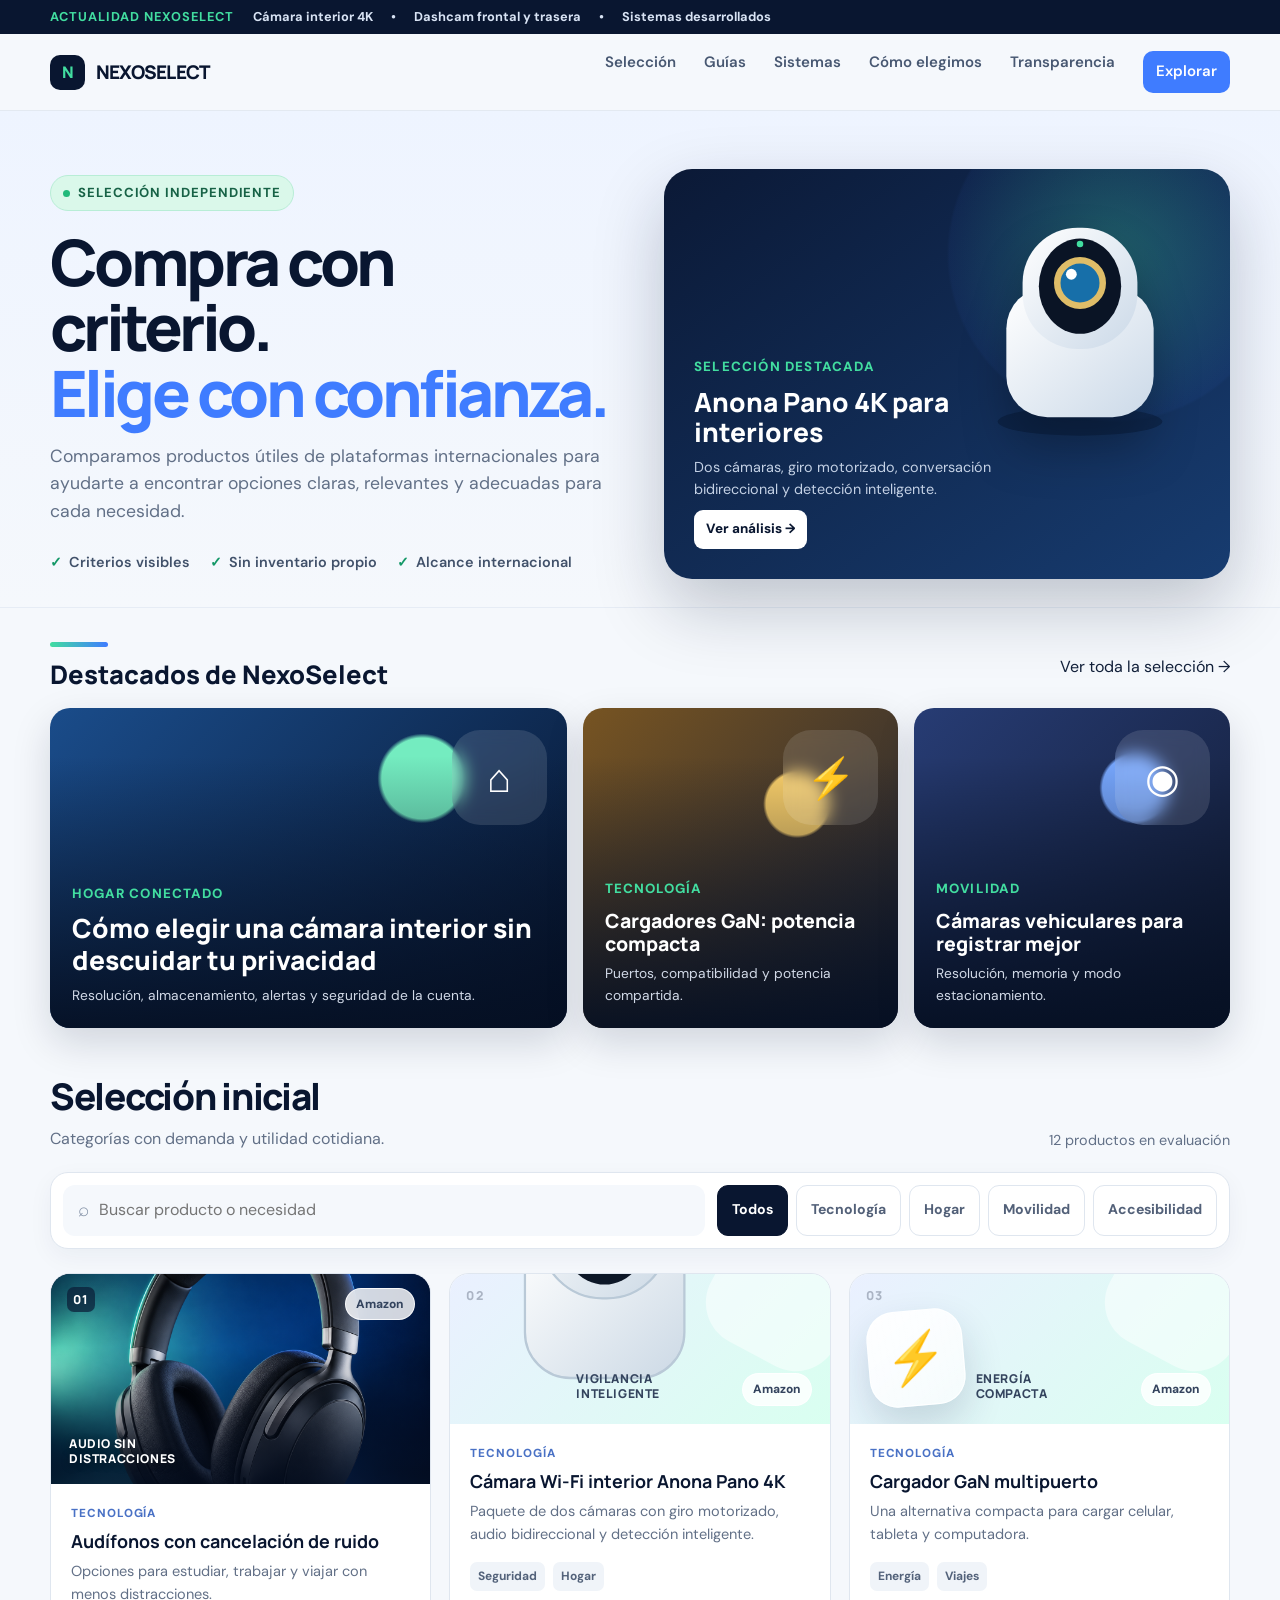
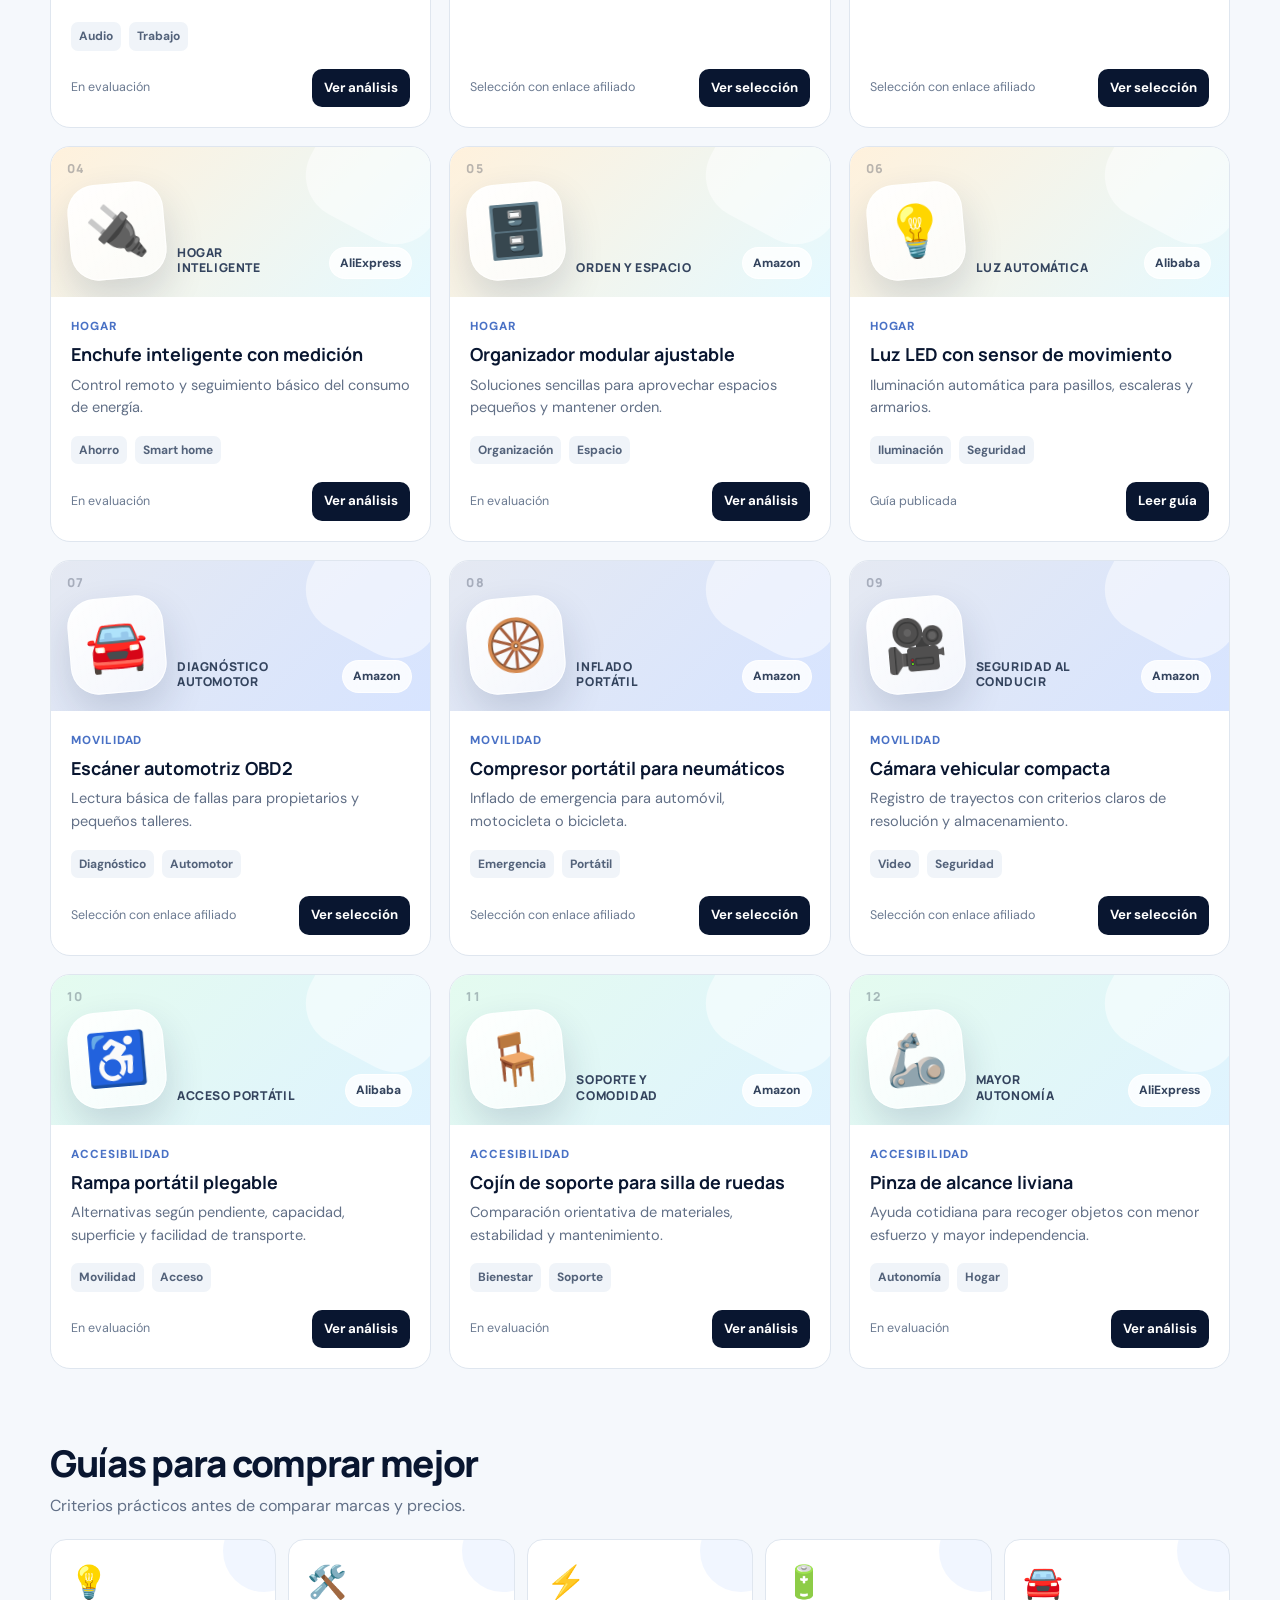
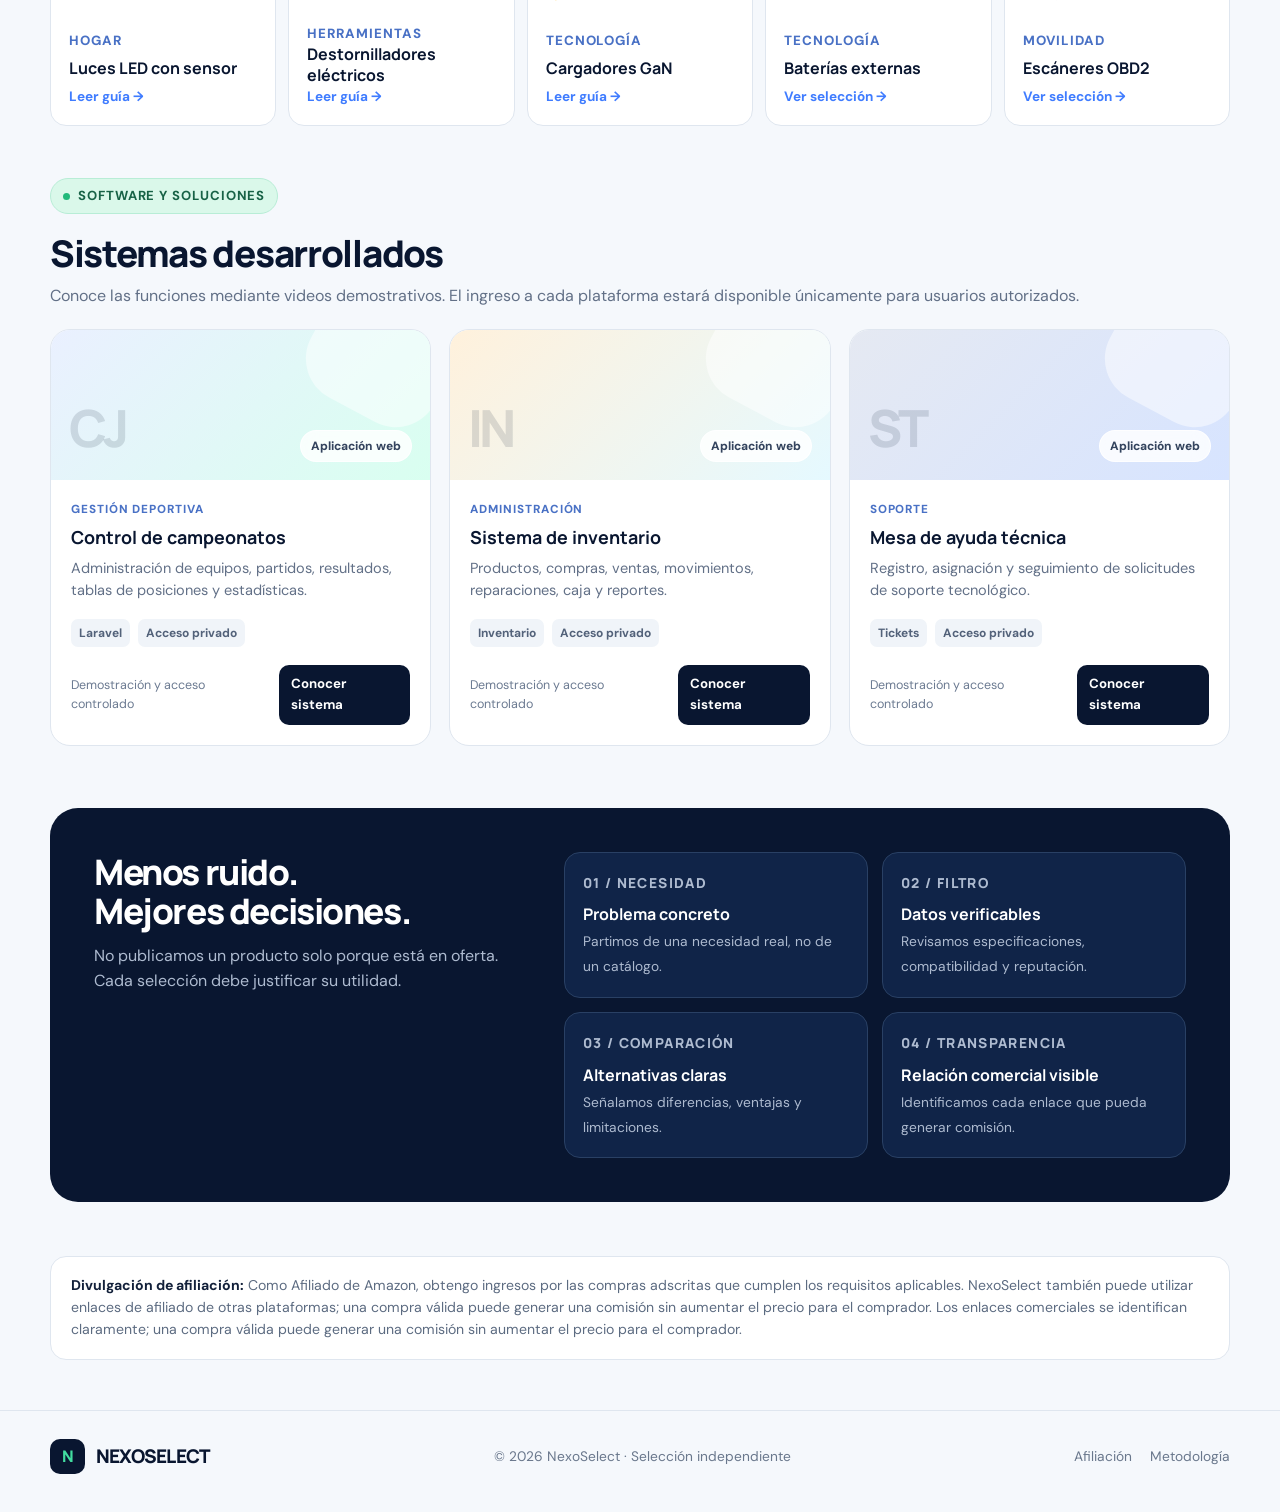
==== index.html @ faa4dc2e "Usar imagen profesional en tarjeta de audífonos" ====
<!doctype html>
<html lang="es">
<head>
  <meta charset="utf-8">
  <meta name="viewport" content="width=device-width,initial-scale=1">
  <title>NexoSelect — Decisiones de compra más claras</title>
  <meta name="description" content="Selección independiente de tecnología, hogar, movilidad y accesibilidad disponible en plataformas internacionales.">
  <meta name="amazon-associate-tag" content="nexoselectglo-20">
  <link rel="preconnect" href="https://fonts.googleapis.com">
  <link rel="preconnect" href="https://fonts.gstatic.com" crossorigin>
  <link href="https://fonts.googleapis.com/css2?family=DM+Sans:wght@400;500;600;700&amp;family=Manrope:wght@600;700;800&amp;display=swap" rel="stylesheet">
  <link rel="icon" type="image/svg+xml" href="data:image/svg+xml,%3Csvg xmlns='http://www.w3.org/2000/svg' viewBox='0 0 64 64'%3E%3Crect width='64' height='64' rx='16' fill='%230b1736'/%3E%3Cpath d='M18 44V20h7l14 15V20h7v24h-7L25 29v15z' fill='%234ee1a0'/%3E%3C/svg%3E">
  <style>
    :root{--navy:#091630;--navy2:#11254d;--ink:#12203a;--muted:#627087;--mint:#42dda0;--mint2:#b8f5db;--blue:#3f7cff;--line:#dfe6ef;--bg:#f5f8fc;--white:#fff;--shadow:0 18px 50px rgba(11,31,66,.10)}
    *{box-sizing:border-box} html{scroll-behavior:smooth} body{margin:0;background:var(--bg);color:var(--ink);font-family:"DM Sans",sans-serif;font-size:16px;line-height:1.55}
    a{color:inherit;text-decoration:none} button,input{font:inherit} button{cursor:pointer}.wrap{width:min(1180px,calc(100% - 40px));margin:auto}
    header{background:rgba(245,248,252,.92);backdrop-filter:blur(16px);position:sticky;top:0;z-index:20;border-bottom:1px solid rgba(223,230,239,.8)}
    .nav{height:76px;display:flex;align-items:center;justify-content:space-between;gap:24px}.brand{display:flex;align-items:center;gap:11px;font:800 1.18rem Manrope;color:var(--navy);letter-spacing:-.04em}.mark{width:35px;height:35px;border-radius:10px;background:var(--navy);color:var(--mint);display:grid;place-items:center;font-size:1rem}.navlinks{display:flex;gap:28px;color:#485872;font-weight:600;font-size:.94rem}.navlinks a:hover{color:var(--navy)}
    main{padding-bottom:50px}.intro{padding:58px 0 28px}.intro-grid{display:grid;grid-template-columns:1.05fr .95fr;gap:48px;align-items:center}.eyebrow{display:inline-flex;align-items:center;gap:8px;color:#176246;background:#daf8ea;border:1px solid #b8edd6;border-radius:999px;padding:7px 12px;font-weight:700;font-size:.82rem;text-transform:uppercase;letter-spacing:.07em}.eyebrow:before{content:"";width:7px;height:7px;border-radius:50%;background:#21b97a}.intro h1{font:800 clamp(2.3rem,5vw,4.6rem)/1.02 Manrope;margin:18px 0 18px;color:var(--navy);letter-spacing:-.055em}.intro h1 span{color:var(--blue)}.intro p{font-size:1.1rem;color:var(--muted);max-width:620px;margin:0}.trust{display:flex;gap:20px;margin-top:26px;flex-wrap:wrap}.trust span{font-weight:600;font-size:.9rem;color:#41516a}.trust span:before{content:"✓";color:#149867;margin-right:7px}
    .signal{background:var(--navy);color:white;border-radius:28px;padding:28px;box-shadow:0 28px 80px rgba(9,22,48,.22);position:relative;overflow:hidden}.signal:after{content:"";position:absolute;width:230px;height:230px;border-radius:50%;background:rgba(66,221,160,.12);right:-90px;top:-110px}.signal-top{display:flex;justify-content:space-between;align-items:start;position:relative;z-index:1}.signal small{color:#9fb0cd;text-transform:uppercase;letter-spacing:.1em;font-weight:700}.signal strong{display:block;font:700 1.45rem Manrope;margin-top:8px}.score{width:64px;height:64px;border-radius:50%;display:grid;place-items:center;background:var(--mint);color:var(--navy);font:800 1.1rem Manrope}.bars{margin-top:28px;display:grid;gap:16px}.bar-label{display:flex;justify-content:space-between;font-size:.88rem;color:#c2cee0;margin-bottom:7px}.bar-track{height:8px;border-radius:99px;background:#20365f;overflow:hidden}.bar-fill{height:100%;border-radius:99px;background:linear-gradient(90deg,var(--mint),#82e7ff)}.signal-note{border-top:1px solid #263b60;margin-top:25px;padding-top:18px;color:#aebbd0;font-size:.88rem}
    .explorer{padding:25px 0}.panel-head{display:flex;justify-content:space-between;align-items:end;gap:20px;margin-bottom:20px}.panel-head h2{font:800 clamp(1.65rem,3vw,2.3rem) Manrope;margin:0;color:var(--navy);letter-spacing:-.035em}.panel-head p{margin:6px 0 0;color:var(--muted)}.count{color:var(--muted);font-size:.9rem}
    .toolbar{background:white;border:1px solid var(--line);border-radius:18px;padding:12px;display:flex;gap:12px;box-shadow:0 8px 24px rgba(25,45,80,.05);margin-bottom:24px}.search{flex:1;display:flex;align-items:center;gap:10px;background:var(--bg);border-radius:12px;padding:0 15px}.search span{color:#8290a5;font-size:1.2rem}.search input{width:100%;border:0;outline:0;background:transparent;padding:13px 0;color:var(--ink);font-size:1rem}.filters{display:flex;gap:8px;flex-wrap:wrap}.filter{border:1px solid var(--line);background:white;border-radius:11px;padding:11px 14px;font-weight:700;color:#526078;font-size:.88rem}.filter:hover,.filter.active{background:var(--navy);color:white;border-color:var(--navy)}
    .grid{display:grid;grid-template-columns:repeat(3,1fr);gap:18px}.card{background:white;border:1px solid var(--line);border-radius:20px;overflow:hidden;transition:.22s ease;display:flex;flex-direction:column}.card:hover{transform:translateY(-4px);box-shadow:var(--shadow);border-color:#c9d6e7}.visual{height:150px;padding:18px;display:flex;align-items:flex-end;justify-content:space-between;background:linear-gradient(135deg,#eaf0ff,#d9fff0);position:relative;overflow:hidden}.visual:before{content:"";position:absolute;width:140px;height:140px;border-radius:44px;transform:rotate(28deg);background:rgba(255,255,255,.48);right:-25px;top:-52px}.visual.home{background:linear-gradient(135deg,#fff1dc,#e5f9ff)}.visual.mobility{background:linear-gradient(135deg,#e5e9f2,#d7e4ff)}.visual.access{background:linear-gradient(135deg,#e4fbef,#dff3ff)}.code{font:800 3.2rem Manrope;color:rgba(9,22,48,.13);letter-spacing:-.08em;z-index:1}.platform{z-index:1;background:rgba(255,255,255,.82);backdrop-filter:blur(8px);border:1px solid rgba(255,255,255,.8);border-radius:999px;padding:6px 10px;font-size:.75rem;font-weight:800;color:#34445e}.card-body{padding:20px;display:flex;flex-direction:column;flex:1}.category{color:#4971c5;text-transform:uppercase;letter-spacing:.08em;font-size:.73rem;font-weight:800}.card h3{font:700 1.12rem/1.3 Manrope;margin:8px 0;color:var(--navy)}.card p{margin:0;color:var(--muted);font-size:.91rem}.meta{display:flex;gap:8px;margin:16px 0 18px;flex-wrap:wrap}.tag{background:#f0f4f9;border-radius:7px;padding:5px 8px;color:#53627a;font-size:.75rem;font-weight:700}.card-foot{margin-top:auto;display:flex;align-items:center;justify-content:space-between;gap:12px}.status{font-size:.78rem;color:#6b7a91}.view{border:0;background:var(--navy);color:white;border-radius:10px;padding:9px 12px;font-weight:700;font-size:.83rem}.view:hover{background:var(--blue)}
    .visual.has-photo{height:210px;padding:0;background:#0b1736}.visual.has-photo:before{display:none}.product-photo{position:absolute;inset:0;width:100%;height:100%;object-fit:cover;z-index:1;transition:transform .45s ease}.visual.has-photo:after{content:"";position:absolute;inset:0;z-index:2;background:linear-gradient(180deg,rgba(4,13,31,.03) 35%,rgba(4,13,31,.78) 100%)}.card:hover .product-photo{transform:scale(1.055)}.visual.has-photo .visual-number,.visual.has-photo .visual-caption,.visual.has-photo .platform{z-index:3}.visual.has-photo .visual-number{color:#fff;background:rgba(9,22,48,.66);backdrop-filter:blur(8px);border-radius:7px;padding:4px 6px}.visual.has-photo .visual-caption{left:18px;bottom:17px;max-width:165px;color:#fff;text-shadow:0 2px 8px rgba(0,0,0,.45)}.visual.has-photo .platform{position:absolute;right:15px;top:14px}
    .product-symbol{z-index:2;width:96px;height:96px;border-radius:28px;display:grid;place-items:center;background:linear-gradient(145deg,rgba(255,255,255,.96),rgba(255,255,255,.64));border:1px solid rgba(255,255,255,.9);box-shadow:0 18px 38px rgba(22,44,79,.16);font-size:3.15rem;transform:rotate(-5deg);transition:.28s}.card:hover .product-symbol{transform:rotate(0) scale(1.06)}.visual-number{position:absolute;z-index:2;left:16px;top:13px;color:rgba(9,22,48,.28);font:800 .77rem Manrope;letter-spacing:.1em}.visual-caption{position:absolute;z-index:2;left:126px;bottom:22px;max-width:120px;color:#34445e;font:800 .76rem/1.25 Manrope;text-transform:uppercase;letter-spacing:.05em}.mini-product{transition:.28s}.card:hover .mini-product{transform:scale(1.07) rotate(-2deg)}
    .guide-link{position:relative;overflow:hidden}.guide-link:before{font-size:2rem;display:block;margin-bottom:16px}.guide-link:nth-child(1):before{content:"💡"}.guide-link:nth-child(2):before{content:"🛠️"}.guide-link:nth-child(3):before{content:"⚡"}.guide-link:nth-child(4):before{content:"🔋"}.guide-link:nth-child(5):before{content:"🚘"}.guide-link:after{content:"";position:absolute;width:82px;height:82px;border-radius:50%;right:-30px;top:-30px;background:rgba(63,124,255,.07)}
    .guides{padding:44px 0 8px}.guide-list{display:grid;grid-template-columns:repeat(5,1fr);gap:12px;margin-top:20px}.guide-link{background:white;border:1px solid var(--line);border-radius:16px;padding:18px;min-height:145px;display:flex;flex-direction:column;justify-content:space-between;transition:.2s}.guide-link:hover{transform:translateY(-3px);border-color:#9ab6ee;box-shadow:var(--shadow)}.guide-link small{color:#4971c5;font-weight:800;text-transform:uppercase;letter-spacing:.07em}.guide-link strong{font:700 1rem/1.3 Manrope;color:var(--navy)}.guide-link span{color:var(--blue);font-weight:700;font-size:.85rem}.method{margin:54px auto;background:var(--navy);color:white;border-radius:28px;padding:44px}.method-grid{display:grid;grid-template-columns:.8fr 1.2fr;gap:55px;align-items:start}.method h2{font:800 2.2rem/1.12 Manrope;margin:0 0 14px;letter-spacing:-.04em}.method p{color:#aebbd0;margin:0}.steps{display:grid;grid-template-columns:repeat(2,1fr);gap:14px}.step{border:1px solid #294064;background:#102448;border-radius:16px;padding:18px}.num{color:var(--mint);font:800 .82rem Manrope;letter-spacing:.1em}.step strong{display:block;margin:8px 0 4px;font:700 1rem Manrope}.step span{color:#aebbd0;font-size:.86rem}
    .disclosure{margin:30px auto 0;border:1px solid var(--line);background:white;border-radius:16px;padding:18px 20px;color:#5c6b81;font-size:.88rem}.disclosure strong{color:var(--ink)}footer{border-top:1px solid var(--line);padding:28px 0 38px;color:#69778c}.footer-grid{display:flex;justify-content:space-between;gap:24px;align-items:center;font-size:.86rem}.footlinks{display:flex;gap:18px}
    .empty{display:none;grid-column:1/-1;text-align:center;padding:50px;background:white;border:1px solid var(--line);border-radius:20px;color:var(--muted)}
    .newsbar{background:var(--navy);color:#d8e3f4;font-size:.8rem;font-weight:700}.newsbar .wrap{height:34px;display:flex;align-items:center;gap:18px;white-space:nowrap;overflow:hidden}.newsbar strong{color:var(--mint);text-transform:uppercase;letter-spacing:.08em}.newsbar a:hover{color:#fff}
    .nav-cta{background:var(--blue);color:#fff!important;border-radius:10px;padding:9px 13px}.nav-cta:hover{background:#2f68e4!important}
    .intro{background:linear-gradient(180deg,#eef4ff 0%,var(--bg) 100%);border-bottom:1px solid #e6ecf5}.intro-grid{grid-template-columns:1fr 1fr}.intro-feature{min-height:410px;background:linear-gradient(145deg,#0b1936,#173c70);border-radius:28px;color:#fff;position:relative;overflow:hidden;box-shadow:0 28px 70px rgba(9,22,48,.23);padding:30px;display:flex;flex-direction:column;justify-content:flex-end}.intro-feature:before{content:"";position:absolute;width:390px;height:390px;border-radius:50%;background:radial-gradient(circle,rgba(66,221,160,.28),rgba(63,124,255,.05) 60%,transparent 61%);right:-80px;top:-110px}.intro-feature svg{position:absolute;width:260px;height:260px;right:20px;top:24px;filter:drop-shadow(0 22px 22px rgba(0,0,0,.28))}.feature-copy{position:relative;z-index:2;max-width:72%}.feature-copy small{color:var(--mint);font-weight:800;text-transform:uppercase;letter-spacing:.09em}.feature-copy h2{font:800 1.65rem/1.15 Manrope;margin:8px 0}.feature-copy p{color:#c4d1e5;font-size:.9rem}.feature-link{display:inline-flex;margin-top:10px;background:#fff;color:var(--navy);padding:9px 12px;border-radius:9px;font-weight:800;font-size:.84rem}
    .spotlight{padding:34px 0 18px}.spotlight-head{display:flex;align-items:center;justify-content:space-between;margin-bottom:16px}.spotlight-head h2{font:800 1.6rem Manrope;margin:0;color:var(--navy)}.spotlight-grid{display:grid;grid-template-columns:1.35fr .825fr .825fr;gap:16px}.story{min-height:245px;border-radius:20px;overflow:hidden;position:relative;display:flex;align-items:flex-end;padding:22px;color:#fff;box-shadow:0 15px 38px rgba(9,22,48,.15);transition:.22s}.story:hover{transform:translateY(-4px)}.story:before{content:"";position:absolute;inset:0;background:linear-gradient(180deg,transparent 15%,rgba(5,15,34,.92) 100%)}.story-main{min-height:320px;background:radial-gradient(circle at 72% 22%,#74ecc0 0 9%,transparent 10%),linear-gradient(135deg,#1a4c8a,#07142d)}.story-tech{background:radial-gradient(circle at 68% 30%,#ffd36b 0 10%,transparent 11%),linear-gradient(135deg,#775422,#1a2134)}.story-auto{background:radial-gradient(circle at 70% 25%,#78a8ff 0 10%,transparent 11%),linear-gradient(135deg,#273c74,#111a31)}.story-content{position:relative;z-index:2}.story small{color:var(--mint);font-weight:800;text-transform:uppercase;letter-spacing:.08em}.story h3{font:800 1.22rem/1.2 Manrope;margin:8px 0}.story-main h3{font-size:1.65rem}.story p{color:#d1d9e7;font-size:.86rem;margin:0}.story-icon{position:absolute;right:20px;top:22px;width:95px;height:95px;border-radius:28px;display:grid;place-items:center;background:rgba(255,255,255,.12);backdrop-filter:blur(8px);font-size:2.5rem}
    .section-rule{height:5px;width:58px;border-radius:99px;background:linear-gradient(90deg,var(--mint),var(--blue));margin-bottom:10px}
    @media(max-width:900px){.intro-grid,.method-grid{grid-template-columns:1fr}.spotlight-grid{grid-template-columns:1fr 1fr}.story-main{grid-column:1/-1}.intro{padding-top:38px}.signal{max-width:620px}.grid{grid-template-columns:repeat(2,1fr)}.guide-list{grid-template-columns:repeat(2,1fr)}.navlinks{display:none}.toolbar{flex-direction:column}.search{min-height:48px}.method{padding:30px}.method-grid{gap:30px}}
    @media(max-width:620px){.newsbar{display:none}.spotlight-grid{grid-template-columns:1fr}.story-main{grid-column:auto}.feature-copy{max-width:100%}.intro-feature svg{opacity:.34;right:-20px}.wrap{width:min(100% - 24px,1180px)}.nav{height:66px}.intro h1{font-size:2.45rem}.grid,.guide-list{grid-template-columns:1fr}.panel-head{align-items:start;flex-direction:column}.filters{display:grid;grid-template-columns:repeat(2,1fr)}.filter{padding:10px 8px}.steps{grid-template-columns:1fr}.method{padding:24px;border-radius:22px}.footer-grid{align-items:flex-start;flex-direction:column}.footlinks{flex-wrap:wrap}.trust{gap:9px 15px}}
  </style>
</head>
<body>
  <div class="newsbar"><div class="wrap"><strong>Actualidad NexoSelect</strong><a href="guias/camaras-wifi.html">Cámara interior 4K</a><span>•</span><a href="guias/camaras-vehiculares.html">Dashcam frontal y trasera</a><span>•</span><a href="sistemas/">Sistemas desarrollados</a></div></div>
  <header>
    <div class="wrap nav">
      <a class="brand" href="#inicio" aria-label="NexoSelect, inicio"><span class="mark">N</span>NEXOSELECT</a>
      <nav class="navlinks" aria-label="Navegación principal"><a href="#seleccion">Selección</a><a href="#guias">Guías</a><a href="#sistemas">Sistemas</a><a href="#metodo">Cómo elegimos</a><a href="#aviso">Transparencia</a><a class="nav-cta" href="#seleccion">Explorar</a></nav>
    </div>
  </header>
  <main id="inicio">
    <section class="intro">
      <div class="wrap intro-grid">
        <div>
          <span class="eyebrow">Selección independiente</span>
          <h1>Compra con criterio.<br><span>Elige con confianza.</span></h1>
          <p>Comparamos productos útiles de plataformas internacionales para ayudarte a encontrar opciones claras, relevantes y adecuadas para cada necesidad.</p>
          <div class="trust"><span>Criterios visibles</span><span>Sin inventario propio</span><span>Alcance internacional</span></div>
        </div>
        <aside class="intro-feature" aria-label="Selección destacada">
          <svg viewBox="0 0 240 240" role="img" aria-label="Ilustración de cámara interior"><defs><linearGradient id="heroCam" x1="0" y1="0" x2="1" y2="1"><stop stop-color="#fff"/><stop offset="1" stop-color="#cbd9e8"/></linearGradient></defs><ellipse cx="120" cy="211" rx="76" ry="13" fill="#041126" opacity=".38"/><rect x="52" y="87" width="136" height="120" rx="38" fill="url(#heroCam)"/><rect x="67" y="32" width="106" height="112" rx="51" fill="url(#heroCam)"/><ellipse cx="120" cy="86" rx="38" ry="44" fill="#0a1425"/><circle cx="120" cy="83" r="21" fill="#176fa9" stroke="#dfbd68" stroke-width="6"/><circle cx="112" cy="75" r="5" fill="#fff"/><circle cx="120" cy="47" r="3" fill="#42dda0"/></svg>
          <div class="feature-copy"><small>Selección destacada</small><h2>Anona Pano 4K para interiores</h2><p>Dos cámaras, giro motorizado, conversación bidireccional y detección inteligente.</p><a class="feature-link" href="guias/camaras-wifi.html">Ver análisis →</a></div>
        </aside>
      </div>
    </section>

    <section class="spotlight wrap" aria-labelledby="destacados-title">
      <div class="spotlight-head"><div><div class="section-rule"></div><h2 id="destacados-title">Destacados de NexoSelect</h2></div><a class="back" href="#seleccion">Ver toda la selección →</a></div>
      <div class="spotlight-grid">
        <a class="story story-main" href="guias/camaras-wifi.html"><span class="story-icon">⌂</span><div class="story-content"><small>Hogar conectado</small><h3>Cómo elegir una cámara interior sin descuidar tu privacidad</h3><p>Resolución, almacenamiento, alertas y seguridad de la cuenta.</p></div></a>
        <a class="story story-tech" href="guias/cargadores-gan.html"><span class="story-icon">⚡</span><div class="story-content"><small>Tecnología</small><h3>Cargadores GaN: potencia compacta</h3><p>Puertos, compatibilidad y potencia compartida.</p></div></a>
        <a class="story story-auto" href="guias/camaras-vehiculares.html"><span class="story-icon">◉</span><div class="story-content"><small>Movilidad</small><h3>Cámaras vehiculares para registrar mejor</h3><p>Resolución, memoria y modo estacionamiento.</p></div></a>
      </div>
    </section>

    <section class="explorer wrap" id="seleccion">
      <div class="panel-head"><div><h2>Selección inicial</h2><p>Categorías con demanda y utilidad cotidiana.</p></div><span class="count" id="count">12 productos en evaluación</span></div>
      <div class="toolbar">
        <label class="search"><span aria-hidden="true">⌕</span><input id="search" type="search" placeholder="Buscar producto o necesidad" aria-label="Buscar productos"></label>
        <div class="filters" role="group" aria-label="Filtrar por categoría">
          <button class="filter active" data-filter="all">Todos</button><button class="filter" data-filter="tech">Tecnología</button><button class="filter" data-filter="home">Hogar</button><button class="filter" data-filter="mobility">Movilidad</button><button class="filter" data-filter="access">Accesibilidad</button>
        </div>
      </div>
      <div class="grid" id="products">
        <article class="card" data-category="tech" data-search="audifonos inalambricos cancelacion ruido trabajo estudio"><div class="visual has-photo"><img class="product-photo" src="assets/products/audifonos-premium-v1.png" alt="Audífonos inalámbricos de diadema en acabado negro, imagen original de NexoSelect" loading="lazy"><span class="visual-number">01</span><span class="visual-caption">Audio sin distracciones</span><span class="platform">Amazon</span></div><div class="card-body"><span class="category">Tecnología</span><h3>Audífonos con cancelación de ruido</h3><p>Opciones para estudiar, trabajar y viajar con menos distracciones.</p><div class="meta"><span class="tag">Audio</span><span class="tag">Trabajo</span></div><div class="card-foot"><span class="status">En evaluación</span><button class="view">Ver análisis</button></div></div></article>
        <article class="card" data-category="tech" data-search="camara wifi seguridad hogar vigilancia mascotas bebes anona pano 4k"><div class="visual"><span class="visual-number">02</span><span class="visual-caption">Vigilancia inteligente</span><svg class="mini-product" viewBox="0 0 120 120" role="img" aria-label="Cámara interior"><defs><linearGradient id="miniBody" x1="0" y1="0" x2="1" y2="1"><stop stop-color="#fff"/><stop offset="1" stop-color="#ccd9e5"/></linearGradient></defs><rect x="25" y="43" width="70" height="65" rx="20" fill="url(#miniBody)" stroke="#b9c9d7"/><rect x="32" y="15" width="56" height="58" rx="27" fill="url(#miniBody)" stroke="#b9c9d7"/><ellipse cx="60" cy="43" rx="20" ry="24" fill="#0d1727"/><circle cx="60" cy="42" r="11" fill="#176ba3" stroke="#d6b15d" stroke-width="3"/><circle cx="56" cy="38" r="3" fill="#fff"/></svg><span class="platform">Amazon</span></div><div class="card-body"><span class="category">Tecnología</span><h3>Cámara Wi‑Fi interior Anona Pano 4K</h3><p>Paquete de dos cámaras con giro motorizado, audio bidireccional y detección inteligente.</p><div class="meta"><span class="tag">Seguridad</span><span class="tag">Hogar</span></div><div class="card-foot"><span class="status">Selección con enlace afiliado</span><a class="view" href="guias/camaras-wifi.html">Ver selección</a></div></div></article>
        <article class="card" data-category="tech" data-search="cargador usb c gan viaje celular laptop"><div class="visual"><span class="product-symbol" aria-hidden="true">⚡</span><span class="visual-number">03</span><span class="visual-caption">Energía compacta</span><span class="platform">Amazon</span></div><div class="card-body"><span class="category">Tecnología</span><h3>Cargador GaN multipuerto</h3><p>Una alternativa compacta para cargar celular, tableta y computadora.</p><div class="meta"><span class="tag">Energía</span><span class="tag">Viajes</span></div><div class="card-foot"><span class="status">Selección con enlace afiliado</span><a class="view" href="guias/cargadores-gan.html">Ver selección</a></div></div></article>
        <article class="card" data-category="home" data-search="enchufe inteligente energia hogar automatizacion"><div class="visual home"><span class="product-symbol" aria-hidden="true">🔌</span><span class="visual-number">04</span><span class="visual-caption">Hogar inteligente</span><span class="platform">AliExpress</span></div><div class="card-body"><span class="category">Hogar</span><h3>Enchufe inteligente con medición</h3><p>Control remoto y seguimiento básico del consumo de energía.</p><div class="meta"><span class="tag">Ahorro</span><span class="tag">Smart home</span></div><div class="card-foot"><span class="status">En evaluación</span><button class="view">Ver análisis</button></div></div></article>
        <article class="card" data-category="home" data-search="organizador modular cocina ropa hogar espacio"><div class="visual home"><span class="product-symbol" aria-hidden="true">🗄️</span><span class="visual-number">05</span><span class="visual-caption">Orden y espacio</span><span class="platform">Amazon</span></div><div class="card-body"><span class="category">Hogar</span><h3>Organizador modular ajustable</h3><p>Soluciones sencillas para aprovechar espacios pequeños y mantener orden.</p><div class="meta"><span class="tag">Organización</span><span class="tag">Espacio</span></div><div class="card-foot"><span class="status">En evaluación</span><button class="view">Ver análisis</button></div></div></article>
        <article class="card" data-category="home" data-search="luz led sensor movimiento pasillo armario"><div class="visual home"><span class="product-symbol" aria-hidden="true">💡</span><span class="visual-number">06</span><span class="visual-caption">Luz automática</span><span class="platform">Alibaba</span></div><div class="card-body"><span class="category">Hogar</span><h3>Luz LED con sensor de movimiento</h3><p>Iluminación automática para pasillos, escaleras y armarios.</p><div class="meta"><span class="tag">Iluminación</span><span class="tag">Seguridad</span></div><div class="card-foot"><span class="status">Guía publicada</span><a class="view" href="guias/#luces-sensor">Leer guía</a></div></div></article>
        <article class="card" data-category="mobility" data-search="escaner obd2 automotriz diagnostico vehículo celular"><div class="visual mobility"><span class="product-symbol" aria-hidden="true">🚘</span><span class="visual-number">07</span><span class="visual-caption">Diagnóstico automotor</span><span class="platform">Amazon</span></div><div class="card-body"><span class="category">Movilidad</span><h3>Escáner automotriz OBD2</h3><p>Lectura básica de fallas para propietarios y pequeños talleres.</p><div class="meta"><span class="tag">Diagnóstico</span><span class="tag">Automotor</span></div><div class="card-foot"><span class="status">Selección con enlace afiliado</span><a class="view" href="guias/escaner-obd2.html">Ver selección</a></div></div></article>
        <article class="card" data-category="mobility" data-search="compresor aire portatil llantas auto bicicleta"><div class="visual mobility"><span class="product-symbol" aria-hidden="true">🛞</span><span class="visual-number">08</span><span class="visual-caption">Inflado portátil</span><span class="platform">Amazon</span></div><div class="card-body"><span class="category">Movilidad</span><h3>Compresor portátil para neumáticos</h3><p>Inflado de emergencia para automóvil, motocicleta o bicicleta.</p><div class="meta"><span class="tag">Emergencia</span><span class="tag">Portátil</span></div><div class="card-foot"><span class="status">Selección con enlace afiliado</span><a class="view" href="guias/compresores-portatiles.html">Ver selección</a></div></div></article>
        <article class="card" data-category="mobility" data-search="camara dashcam vehículo seguridad conducción"><div class="visual mobility"><span class="product-symbol" aria-hidden="true">🎥</span><span class="visual-number">09</span><span class="visual-caption">Seguridad al conducir</span><span class="platform">Amazon</span></div><div class="card-body"><span class="category">Movilidad</span><h3>Cámara vehicular compacta</h3><p>Registro de trayectos con criterios claros de resolución y almacenamiento.</p><div class="meta"><span class="tag">Video</span><span class="tag">Seguridad</span></div><div class="card-foot"><span class="status">Selección con enlace afiliado</span><a class="view" href="guias/camaras-vehiculares.html">Ver selección</a></div></div></article>
        <article class="card" data-category="access" data-search="rampa portatil silla ruedas accesibilidad aluminio"><div class="visual access"><span class="product-symbol" aria-hidden="true">♿</span><span class="visual-number">10</span><span class="visual-caption">Acceso portátil</span><span class="platform">Alibaba</span></div><div class="card-body"><span class="category">Accesibilidad</span><h3>Rampa portátil plegable</h3><p>Alternativas según pendiente, capacidad, superficie y facilidad de transporte.</p><div class="meta"><span class="tag">Movilidad</span><span class="tag">Acceso</span></div><div class="card-foot"><span class="status">En evaluación</span><button class="view">Ver análisis</button></div></div></article>
        <article class="card" data-category="access" data-search="cojin silla ruedas postura comodidad accesibilidad"><div class="visual access"><span class="product-symbol" aria-hidden="true">🪑</span><span class="visual-number">11</span><span class="visual-caption">Soporte y comodidad</span><span class="platform">Amazon</span></div><div class="card-body"><span class="category">Accesibilidad</span><h3>Cojín de soporte para silla de ruedas</h3><p>Comparación orientativa de materiales, estabilidad y mantenimiento.</p><div class="meta"><span class="tag">Bienestar</span><span class="tag">Soporte</span></div><div class="card-foot"><span class="status">En evaluación</span><button class="view">Ver análisis</button></div></div></article>
        <article class="card" data-category="access" data-search="agarre pinza alcanzador movilidad reducida hogar"><div class="visual access"><span class="product-symbol" aria-hidden="true">🦾</span><span class="visual-number">12</span><span class="visual-caption">Mayor autonomía</span><span class="platform">AliExpress</span></div><div class="card-body"><span class="category">Accesibilidad</span><h3>Pinza de alcance liviana</h3><p>Ayuda cotidiana para recoger objetos con menor esfuerzo y mayor independencia.</p><div class="meta"><span class="tag">Autonomía</span><span class="tag">Hogar</span></div><div class="card-foot"><span class="status">En evaluación</span><button class="view">Ver análisis</button></div></div></article>
        <div class="empty" id="empty">No encontramos productos con ese criterio. Prueba otra palabra o categoría.</div>
      </div>
    </section>

    <section class="guides wrap" id="guias">
      <div class="panel-head"><div><h2>Guías para comprar mejor</h2><p>Criterios prácticos antes de comparar marcas y precios.</p></div></div>
      <div class="guide-list">
        <a class="guide-link" href="guias/#luces-sensor"><small>Hogar</small><strong>Luces LED con sensor</strong><span>Leer guía →</span></a>
        <a class="guide-link" href="guias/#destornilladores"><small>Herramientas</small><strong>Destornilladores eléctricos</strong><span>Leer guía →</span></a>
        <a class="guide-link" href="guias/#cargadores-gan"><small>Tecnología</small><strong>Cargadores GaN</strong><span>Leer guía →</span></a>
        <a class="guide-link" href="guias/baterias-externas.html"><small>Tecnología</small><strong>Baterías externas</strong><span>Ver selección →</span></a>
        <a class="guide-link" href="guias/escaner-obd2.html"><small>Movilidad</small><strong>Escáneres OBD2</strong><span>Ver selección →</span></a>
      </div>
    </section>

    <section class="guides wrap" id="sistemas">
      <div class="panel-head"><div><span class="eyebrow">Software y soluciones</span><h2 style="margin-top:14px">Sistemas desarrollados</h2><p>Conoce las funciones mediante videos demostrativos. El ingreso a cada plataforma estará disponible únicamente para usuarios autorizados.</p></div></div>
      <div class="grid">
        <article class="card"><div class="visual"><span class="code">CJ</span><span class="platform">Aplicación web</span></div><div class="card-body"><span class="category">Gestión deportiva</span><h3>Control de campeonatos</h3><p>Administración de equipos, partidos, resultados, tablas de posiciones y estadísticas.</p><div class="meta"><span class="tag">Laravel</span><span class="tag">Acceso privado</span></div><div class="card-foot"><span class="status">Demostración y acceso controlado</span><a class="view" href="sistemas/">Conocer sistema</a></div></div></article>
        <article class="card"><div class="visual home"><span class="code">IN</span><span class="platform">Aplicación web</span></div><div class="card-body"><span class="category">Administración</span><h3>Sistema de inventario</h3><p>Productos, compras, ventas, movimientos, reparaciones, caja y reportes.</p><div class="meta"><span class="tag">Inventario</span><span class="tag">Acceso privado</span></div><div class="card-foot"><span class="status">Demostración y acceso controlado</span><a class="view" href="sistemas/">Conocer sistema</a></div></div></article>
        <article class="card"><div class="visual mobility"><span class="code">ST</span><span class="platform">Aplicación web</span></div><div class="card-body"><span class="category">Soporte</span><h3>Mesa de ayuda técnica</h3><p>Registro, asignación y seguimiento de solicitudes de soporte tecnológico.</p><div class="meta"><span class="tag">Tickets</span><span class="tag">Acceso privado</span></div><div class="card-foot"><span class="status">Demostración y acceso controlado</span><a class="view" href="sistemas/">Conocer sistema</a></div></div></article>
      </div>
    </section>

    <section class="method wrap" id="metodo">
      <div class="method-grid"><div><h2>Menos ruido.<br>Mejores decisiones.</h2><p>No publicamos un producto solo porque está en oferta. Cada selección debe justificar su utilidad.</p></div><div class="steps"><div class="step"><span class="num">01 / NECESIDAD</span><strong>Problema concreto</strong><span>Partimos de una necesidad real, no de un catálogo.</span></div><div class="step"><span class="num">02 / FILTRO</span><strong>Datos verificables</strong><span>Revisamos especificaciones, compatibilidad y reputación.</span></div><div class="step"><span class="num">03 / COMPARACIÓN</span><strong>Alternativas claras</strong><span>Señalamos diferencias, ventajas y limitaciones.</span></div><div class="step"><span class="num">04 / TRANSPARENCIA</span><strong>Relación comercial visible</strong><span>Identificamos cada enlace que pueda generar comisión.</span></div></div></div>
    </section>
    <aside class="disclosure wrap" id="aviso"><strong>Divulgación de afiliación:</strong> Como Afiliado de Amazon, obtengo ingresos por las compras adscritas que cumplen los requisitos aplicables. NexoSelect también puede utilizar enlaces de afiliado de otras plataformas; una compra válida puede generar una comisión sin aumentar el precio para el comprador. Los enlaces comerciales se identifican claramente; una compra válida puede generar una comisión sin aumentar el precio para el comprador.</aside>
  </main>
  <footer><div class="wrap footer-grid"><div class="brand"><span class="mark">N</span>NEXOSELECT</div><div>© 2026 NexoSelect · Selección independiente</div><div class="footlinks"><a href="#aviso">Afiliación</a><a href="#metodo">Metodología</a></div></div></footer>
  <script>
    const cards=[...document.querySelectorAll('.card')],filters=[...document.querySelectorAll('.filter')],search=document.querySelector('#search'),count=document.querySelector('#count'),empty=document.querySelector('#empty');let active='all';
    function apply(){const q=search.value.trim().toLocaleLowerCase('es');let visible=0;cards.forEach(card=>{const okCategory=active==='all'||card.dataset.category===active;const text=(card.dataset.search+' '+card.textContent).toLocaleLowerCase('es');const show=okCategory&&(!q||text.includes(q));card.style.display=show?'flex':'none';if(show)visible++});count.textContent=visible+' '+(visible===1?'producto':'productos')+' en evaluación';empty.style.display=visible?'none':'block'}
    filters.forEach(button=>button.addEventListener('click',()=>{filters.forEach(item=>item.classList.remove('active'));button.classList.add('active');active=button.dataset.filter;apply()}));search.addEventListener('input',apply);
    document.querySelectorAll('button.view').forEach(button=>button.addEventListener('click',()=>alert('El análisis y el enlace comercial se activarán después de verificar el producto y aprobar la cuenta de afiliación.')));
  </script>
</body>
</html>
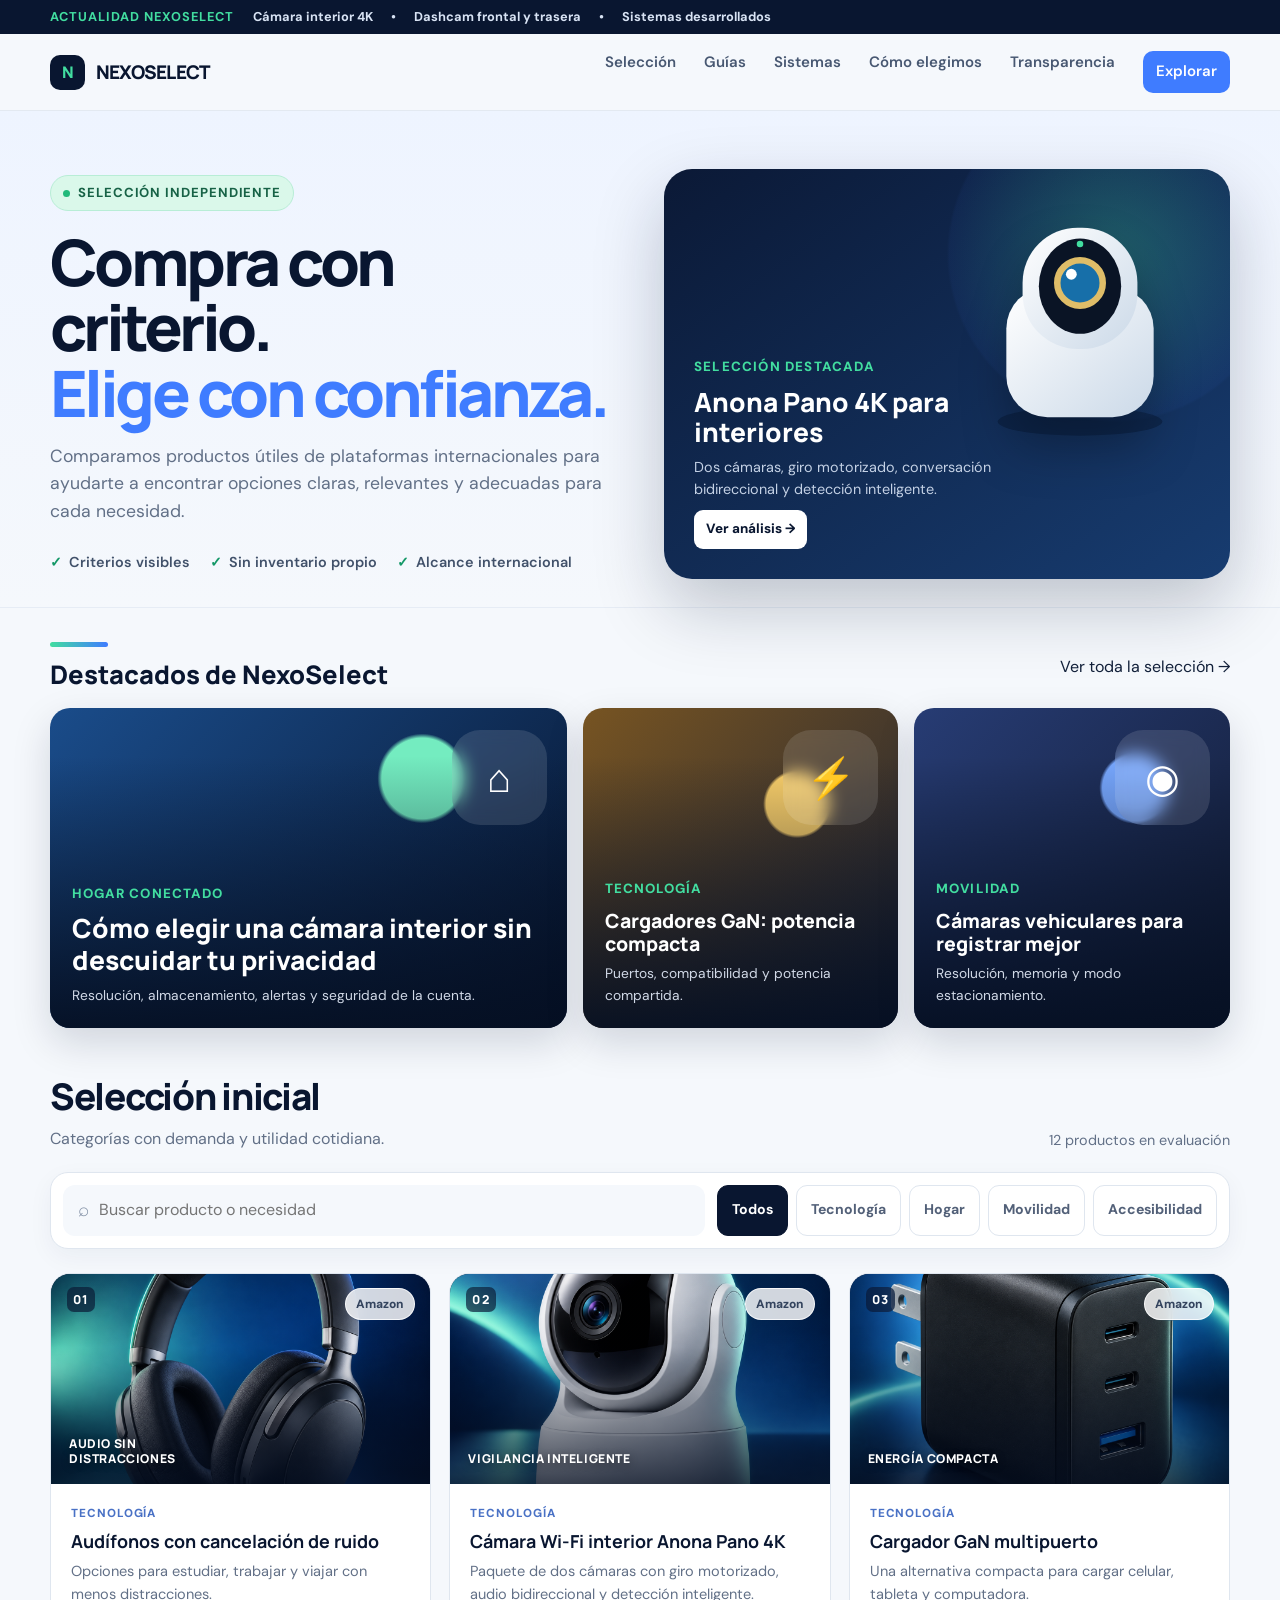
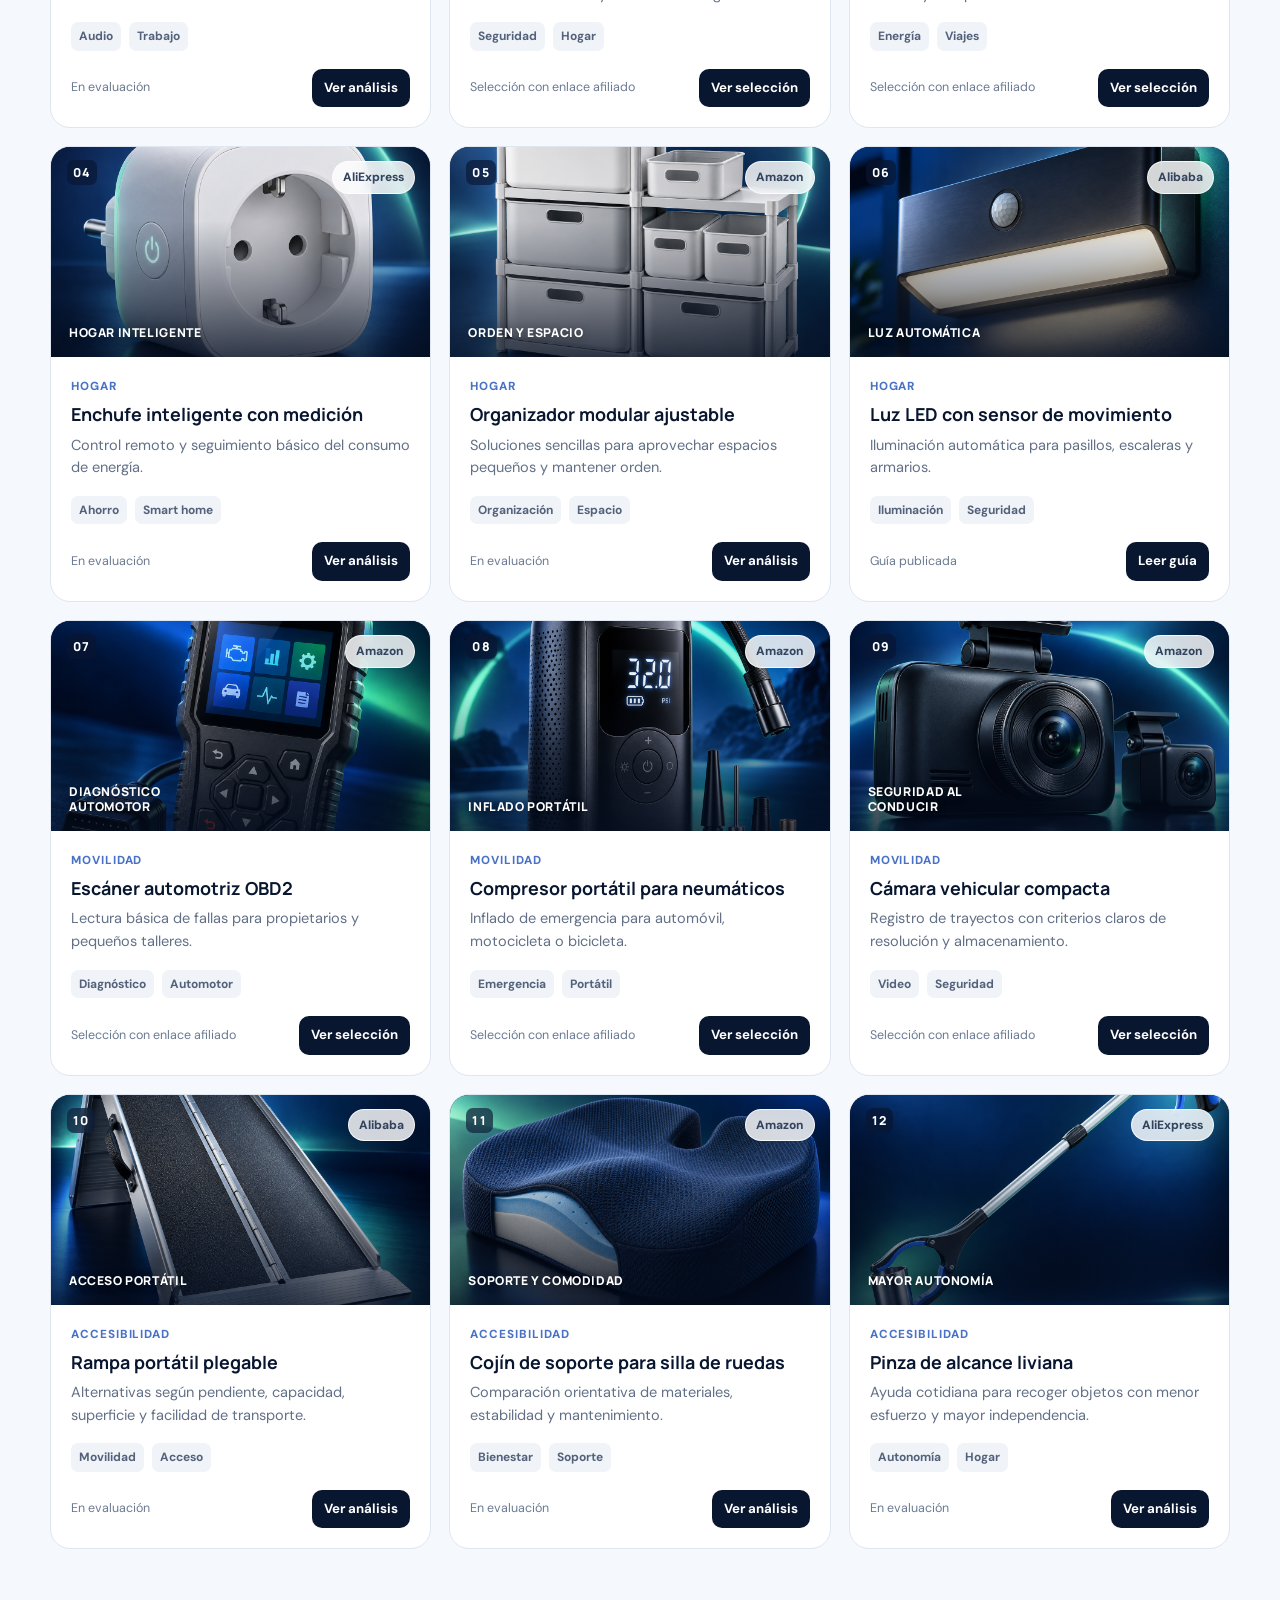
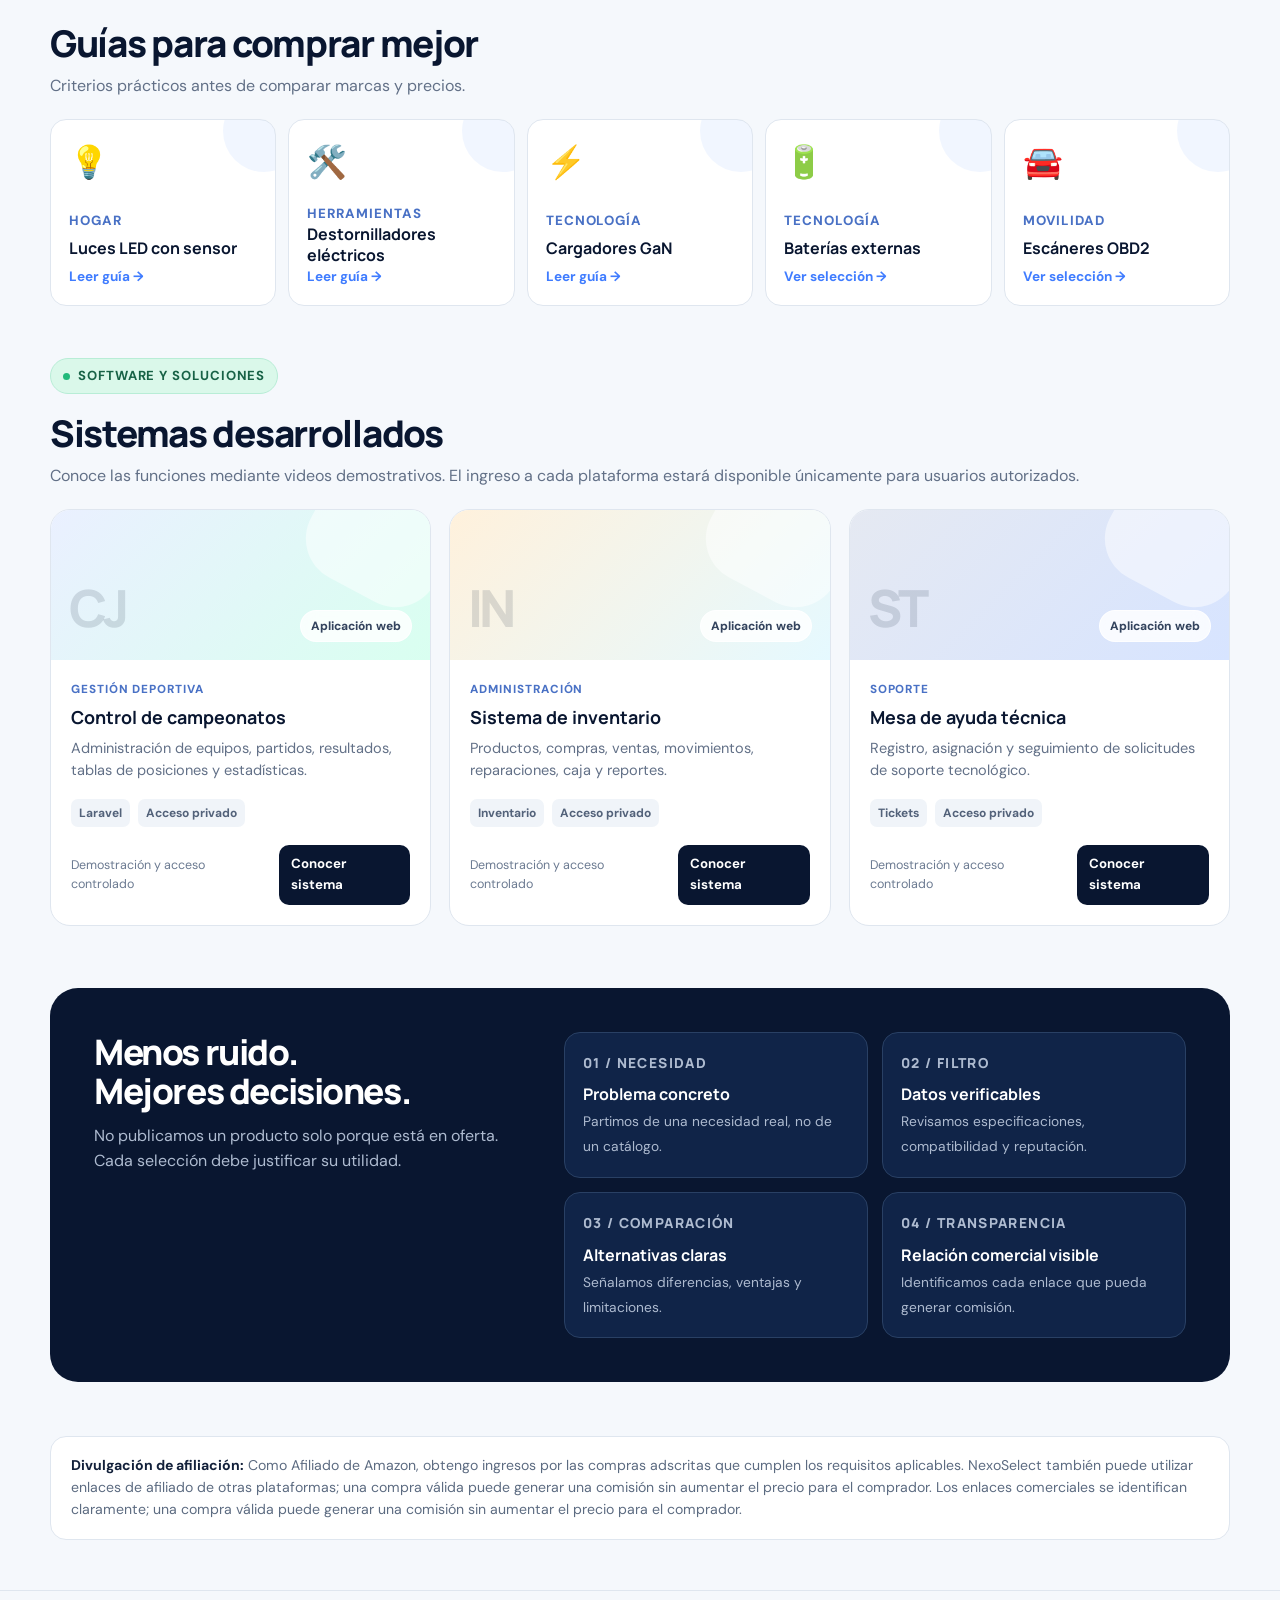
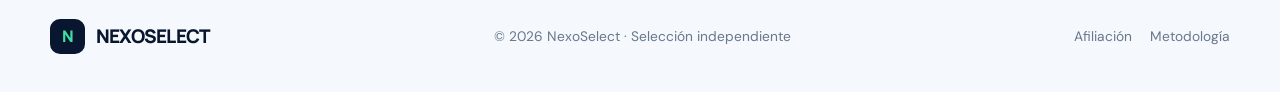
==== commit dfb682bf: "Mejora visual: añade imágenes profesionales a todas las categorías" ====
--- a/index.html
+++ b/index.html
@@ -79,17 +79,17 @@
       </div>
       <div class="grid" id="products">
         <article class="card" data-category="tech" data-search="audifonos inalambricos cancelacion ruido trabajo estudio"><div class="visual has-photo"><img class="product-photo" src="assets/products/audifonos-premium-v1.png" alt="Audífonos inalámbricos de diadema en acabado negro, imagen original de NexoSelect" loading="lazy"><span class="visual-number">01</span><span class="visual-caption">Audio sin distracciones</span><span class="platform">Amazon</span></div><div class="card-body"><span class="category">Tecnología</span><h3>Audífonos con cancelación de ruido</h3><p>Opciones para estudiar, trabajar y viajar con menos distracciones.</p><div class="meta"><span class="tag">Audio</span><span class="tag">Trabajo</span></div><div class="card-foot"><span class="status">En evaluación</span><button class="view">Ver análisis</button></div></div></article>
-        <article class="card" data-category="tech" data-search="camara wifi seguridad hogar vigilancia mascotas bebes anona pano 4k"><div class="visual"><span class="visual-number">02</span><span class="visual-caption">Vigilancia inteligente</span><svg class="mini-product" viewBox="0 0 120 120" role="img" aria-label="Cámara interior"><defs><linearGradient id="miniBody" x1="0" y1="0" x2="1" y2="1"><stop stop-color="#fff"/><stop offset="1" stop-color="#ccd9e5"/></linearGradient></defs><rect x="25" y="43" width="70" height="65" rx="20" fill="url(#miniBody)" stroke="#b9c9d7"/><rect x="32" y="15" width="56" height="58" rx="27" fill="url(#miniBody)" stroke="#b9c9d7"/><ellipse cx="60" cy="43" rx="20" ry="24" fill="#0d1727"/><circle cx="60" cy="42" r="11" fill="#176ba3" stroke="#d6b15d" stroke-width="3"/><circle cx="56" cy="38" r="3" fill="#fff"/></svg><span class="platform">Amazon</span></div><div class="card-body"><span class="category">Tecnología</span><h3>Cámara Wi‑Fi interior Anona Pano 4K</h3><p>Paquete de dos cámaras con giro motorizado, audio bidireccional y detección inteligente.</p><div class="meta"><span class="tag">Seguridad</span><span class="tag">Hogar</span></div><div class="card-foot"><span class="status">Selección con enlace afiliado</span><a class="view" href="guias/camaras-wifi.html">Ver selección</a></div></div></article>
-        <article class="card" data-category="tech" data-search="cargador usb c gan viaje celular laptop"><div class="visual"><span class="product-symbol" aria-hidden="true">⚡</span><span class="visual-number">03</span><span class="visual-caption">Energía compacta</span><span class="platform">Amazon</span></div><div class="card-body"><span class="category">Tecnología</span><h3>Cargador GaN multipuerto</h3><p>Una alternativa compacta para cargar celular, tableta y computadora.</p><div class="meta"><span class="tag">Energía</span><span class="tag">Viajes</span></div><div class="card-foot"><span class="status">Selección con enlace afiliado</span><a class="view" href="guias/cargadores-gan.html">Ver selección</a></div></div></article>
-        <article class="card" data-category="home" data-search="enchufe inteligente energia hogar automatizacion"><div class="visual home"><span class="product-symbol" aria-hidden="true">🔌</span><span class="visual-number">04</span><span class="visual-caption">Hogar inteligente</span><span class="platform">AliExpress</span></div><div class="card-body"><span class="category">Hogar</span><h3>Enchufe inteligente con medición</h3><p>Control remoto y seguimiento básico del consumo de energía.</p><div class="meta"><span class="tag">Ahorro</span><span class="tag">Smart home</span></div><div class="card-foot"><span class="status">En evaluación</span><button class="view">Ver análisis</button></div></div></article>
-        <article class="card" data-category="home" data-search="organizador modular cocina ropa hogar espacio"><div class="visual home"><span class="product-symbol" aria-hidden="true">🗄️</span><span class="visual-number">05</span><span class="visual-caption">Orden y espacio</span><span class="platform">Amazon</span></div><div class="card-body"><span class="category">Hogar</span><h3>Organizador modular ajustable</h3><p>Soluciones sencillas para aprovechar espacios pequeños y mantener orden.</p><div class="meta"><span class="tag">Organización</span><span class="tag">Espacio</span></div><div class="card-foot"><span class="status">En evaluación</span><button class="view">Ver análisis</button></div></div></article>
-        <article class="card" data-category="home" data-search="luz led sensor movimiento pasillo armario"><div class="visual home"><span class="product-symbol" aria-hidden="true">💡</span><span class="visual-number">06</span><span class="visual-caption">Luz automática</span><span class="platform">Alibaba</span></div><div class="card-body"><span class="category">Hogar</span><h3>Luz LED con sensor de movimiento</h3><p>Iluminación automática para pasillos, escaleras y armarios.</p><div class="meta"><span class="tag">Iluminación</span><span class="tag">Seguridad</span></div><div class="card-foot"><span class="status">Guía publicada</span><a class="view" href="guias/#luces-sensor">Leer guía</a></div></div></article>
-        <article class="card" data-category="mobility" data-search="escaner obd2 automotriz diagnostico vehículo celular"><div class="visual mobility"><span class="product-symbol" aria-hidden="true">🚘</span><span class="visual-number">07</span><span class="visual-caption">Diagnóstico automotor</span><span class="platform">Amazon</span></div><div class="card-body"><span class="category">Movilidad</span><h3>Escáner automotriz OBD2</h3><p>Lectura básica de fallas para propietarios y pequeños talleres.</p><div class="meta"><span class="tag">Diagnóstico</span><span class="tag">Automotor</span></div><div class="card-foot"><span class="status">Selección con enlace afiliado</span><a class="view" href="guias/escaner-obd2.html">Ver selección</a></div></div></article>
-        <article class="card" data-category="mobility" data-search="compresor aire portatil llantas auto bicicleta"><div class="visual mobility"><span class="product-symbol" aria-hidden="true">🛞</span><span class="visual-number">08</span><span class="visual-caption">Inflado portátil</span><span class="platform">Amazon</span></div><div class="card-body"><span class="category">Movilidad</span><h3>Compresor portátil para neumáticos</h3><p>Inflado de emergencia para automóvil, motocicleta o bicicleta.</p><div class="meta"><span class="tag">Emergencia</span><span class="tag">Portátil</span></div><div class="card-foot"><span class="status">Selección con enlace afiliado</span><a class="view" href="guias/compresores-portatiles.html">Ver selección</a></div></div></article>
-        <article class="card" data-category="mobility" data-search="camara dashcam vehículo seguridad conducción"><div class="visual mobility"><span class="product-symbol" aria-hidden="true">🎥</span><span class="visual-number">09</span><span class="visual-caption">Seguridad al conducir</span><span class="platform">Amazon</span></div><div class="card-body"><span class="category">Movilidad</span><h3>Cámara vehicular compacta</h3><p>Registro de trayectos con criterios claros de resolución y almacenamiento.</p><div class="meta"><span class="tag">Video</span><span class="tag">Seguridad</span></div><div class="card-foot"><span class="status">Selección con enlace afiliado</span><a class="view" href="guias/camaras-vehiculares.html">Ver selección</a></div></div></article>
-        <article class="card" data-category="access" data-search="rampa portatil silla ruedas accesibilidad aluminio"><div class="visual access"><span class="product-symbol" aria-hidden="true">♿</span><span class="visual-number">10</span><span class="visual-caption">Acceso portátil</span><span class="platform">Alibaba</span></div><div class="card-body"><span class="category">Accesibilidad</span><h3>Rampa portátil plegable</h3><p>Alternativas según pendiente, capacidad, superficie y facilidad de transporte.</p><div class="meta"><span class="tag">Movilidad</span><span class="tag">Acceso</span></div><div class="card-foot"><span class="status">En evaluación</span><button class="view">Ver análisis</button></div></div></article>
-        <article class="card" data-category="access" data-search="cojin silla ruedas postura comodidad accesibilidad"><div class="visual access"><span class="product-symbol" aria-hidden="true">🪑</span><span class="visual-number">11</span><span class="visual-caption">Soporte y comodidad</span><span class="platform">Amazon</span></div><div class="card-body"><span class="category">Accesibilidad</span><h3>Cojín de soporte para silla de ruedas</h3><p>Comparación orientativa de materiales, estabilidad y mantenimiento.</p><div class="meta"><span class="tag">Bienestar</span><span class="tag">Soporte</span></div><div class="card-foot"><span class="status">En evaluación</span><button class="view">Ver análisis</button></div></div></article>
-        <article class="card" data-category="access" data-search="agarre pinza alcanzador movilidad reducida hogar"><div class="visual access"><span class="product-symbol" aria-hidden="true">🦾</span><span class="visual-number">12</span><span class="visual-caption">Mayor autonomía</span><span class="platform">AliExpress</span></div><div class="card-body"><span class="category">Accesibilidad</span><h3>Pinza de alcance liviana</h3><p>Ayuda cotidiana para recoger objetos con menor esfuerzo y mayor independencia.</p><div class="meta"><span class="tag">Autonomía</span><span class="tag">Hogar</span></div><div class="card-foot"><span class="status">En evaluación</span><button class="view">Ver análisis</button></div></div></article>
+        <article class="card" data-category="tech" data-search="camara wifi seguridad hogar vigilancia mascotas bebes anona pano 4k"><div class="visual has-photo"><img class="product-photo" src="ChatGPT%20Image%2020%20sept%202026,%2010_33_46%20a.m.%20(3).png" alt="Cámara Wi-Fi interior de diseño moderno sobre fondo azul, imagen original de NexoSelect" loading="lazy"><span class="visual-number">02</span><span class="visual-caption">Vigilancia inteligente</span><span class="platform">Amazon</span></div><div class="card-body"><span class="category">Tecnología</span><h3>Cámara Wi‑Fi interior Anona Pano 4K</h3><p>Paquete de dos cámaras con giro motorizado, audio bidireccional y detección inteligente.</p><div class="meta"><span class="tag">Seguridad</span><span class="tag">Hogar</span></div><div class="card-foot"><span class="status">Selección con enlace afiliado</span><a class="view" href="guias/camaras-wifi.html">Ver selección</a></div></div></article>
+        <article class="card" data-category="tech" data-search="cargador usb c gan viaje celular laptop"><div class="visual has-photo"><img class="product-photo" src="ChatGPT%20Image%2020%20sept%202026,%2010_33_46%20a.m.%20(1).png" alt="Cargador GaN multipuerto compacto sobre fondo azul, imagen original de NexoSelect" loading="lazy"><span class="visual-number">03</span><span class="visual-caption">Energía compacta</span><span class="platform">Amazon</span></div><div class="card-body"><span class="category">Tecnología</span><h3>Cargador GaN multipuerto</h3><p>Una alternativa compacta para cargar celular, tableta y computadora.</p><div class="meta"><span class="tag">Energía</span><span class="tag">Viajes</span></div><div class="card-foot"><span class="status">Selección con enlace afiliado</span><a class="view" href="guias/cargadores-gan.html">Ver selección</a></div></div></article>
+        <article class="card" data-category="home" data-search="enchufe inteligente energia hogar automatizacion"><div class="visual has-photo"><img class="product-photo" src="ChatGPT%20Image%2020%20sept%202026,%2010_33_46%20a.m.%20(2).png" alt="Enchufe inteligente con medición sobre fondo azul, imagen original de NexoSelect" loading="lazy"><span class="visual-number">04</span><span class="visual-caption">Hogar inteligente</span><span class="platform">AliExpress</span></div><div class="card-body"><span class="category">Hogar</span><h3>Enchufe inteligente con medición</h3><p>Control remoto y seguimiento básico del consumo de energía.</p><div class="meta"><span class="tag">Ahorro</span><span class="tag">Smart home</span></div><div class="card-foot"><span class="status">En evaluación</span><button class="view">Ver análisis</button></div></div></article>
+        <article class="card" data-category="home" data-search="organizador modular cocina ropa hogar espacio"><div class="visual has-photo"><img class="product-photo" src="ChatGPT%20Image%2020%20sept%202026,%2010_33_47%20a.m.%20(4).png" alt="Organizador modular ajustable sobre fondo azul, imagen original de NexoSelect" loading="lazy"><span class="visual-number">05</span><span class="visual-caption">Orden y espacio</span><span class="platform">Amazon</span></div><div class="card-body"><span class="category">Hogar</span><h3>Organizador modular ajustable</h3><p>Soluciones sencillas para aprovechar espacios pequeños y mantener orden.</p><div class="meta"><span class="tag">Organización</span><span class="tag">Espacio</span></div><div class="card-foot"><span class="status">En evaluación</span><button class="view">Ver análisis</button></div></div></article>
+        <article class="card" data-category="home" data-search="luz led sensor movimiento pasillo armario"><div class="visual has-photo"><img class="product-photo" src="ChatGPT%20Image%2020%20sept%202026,%2010_33_47%20a.m.%20(5).png" alt="Luz LED de pared con sensor de movimiento, imagen original de NexoSelect" loading="lazy"><span class="visual-number">06</span><span class="visual-caption">Luz automática</span><span class="platform">Alibaba</span></div><div class="card-body"><span class="category">Hogar</span><h3>Luz LED con sensor de movimiento</h3><p>Iluminación automática para pasillos, escaleras y armarios.</p><div class="meta"><span class="tag">Iluminación</span><span class="tag">Seguridad</span></div><div class="card-foot"><span class="status">Guía publicada</span><a class="view" href="guias/#luces-sensor">Leer guía</a></div></div></article>
+        <article class="card" data-category="mobility" data-search="escaner obd2 automotriz diagnostico vehículo celular"><div class="visual has-photo"><img class="product-photo" src="ChatGPT%20Image%2020%20sept%202026,%2010_33_48%20a.m.%20(8).png" alt="Escáner automotriz OBD2 profesional sobre fondo azul, imagen original de NexoSelect" loading="lazy"><span class="visual-number">07</span><span class="visual-caption">Diagnóstico automotor</span><span class="platform">Amazon</span></div><div class="card-body"><span class="category">Movilidad</span><h3>Escáner automotriz OBD2</h3><p>Lectura básica de fallas para propietarios y pequeños talleres.</p><div class="meta"><span class="tag">Diagnóstico</span><span class="tag">Automotor</span></div><div class="card-foot"><span class="status">Selección con enlace afiliado</span><a class="view" href="guias/escaner-obd2.html">Ver selección</a></div></div></article>
+        <article class="card" data-category="mobility" data-search="compresor aire portatil llantas auto bicicleta"><div class="visual has-photo"><img class="product-photo" src="ChatGPT%20Image%2020%20sept%202026,%2010_33_47%20a.m.%20(6).png" alt="Compresor portátil digital para neumáticos, imagen original de NexoSelect" loading="lazy"><span class="visual-number">08</span><span class="visual-caption">Inflado portátil</span><span class="platform">Amazon</span></div><div class="card-body"><span class="category">Movilidad</span><h3>Compresor portátil para neumáticos</h3><p>Inflado de emergencia para automóvil, motocicleta o bicicleta.</p><div class="meta"><span class="tag">Emergencia</span><span class="tag">Portátil</span></div><div class="card-foot"><span class="status">Selección con enlace afiliado</span><a class="view" href="guias/compresores-portatiles.html">Ver selección</a></div></div></article>
+        <article class="card" data-category="mobility" data-search="camara dashcam vehículo seguridad conducción"><div class="visual has-photo"><img class="product-photo" src="ChatGPT%20Image%2020%20sept%202026,%2010_33_47%20a.m.%20(7).png" alt="Sistema de cámara vehicular frontal y trasera, imagen original de NexoSelect" loading="lazy"><span class="visual-number">09</span><span class="visual-caption">Seguridad al conducir</span><span class="platform">Amazon</span></div><div class="card-body"><span class="category">Movilidad</span><h3>Cámara vehicular compacta</h3><p>Registro de trayectos con criterios claros de resolución y almacenamiento.</p><div class="meta"><span class="tag">Video</span><span class="tag">Seguridad</span></div><div class="card-foot"><span class="status">Selección con enlace afiliado</span><a class="view" href="guias/camaras-vehiculares.html">Ver selección</a></div></div></article>
+        <article class="card" data-category="access" data-search="rampa portatil silla ruedas accesibilidad aluminio"><div class="visual has-photo"><img class="product-photo" src="ChatGPT%20Image%2020%20sept%202026,%2010_33_48%20a.m.%20(9).png" alt="Rampa portátil plegable de aluminio con superficie antideslizante, imagen original de NexoSelect" loading="lazy"><span class="visual-number">10</span><span class="visual-caption">Acceso portátil</span><span class="platform">Alibaba</span></div><div class="card-body"><span class="category">Accesibilidad</span><h3>Rampa portátil plegable</h3><p>Alternativas según pendiente, capacidad, superficie y facilidad de transporte.</p><div class="meta"><span class="tag">Movilidad</span><span class="tag">Acceso</span></div><div class="card-foot"><span class="status">En evaluación</span><button class="view">Ver análisis</button></div></div></article>
+        <article class="card" data-category="access" data-search="cojin silla ruedas postura comodidad accesibilidad"><div class="visual has-photo"><img class="product-photo" src="ChatGPT%20Image%2020%20sept%202026,%2010_33_48%20a.m.%20(10).png" alt="Cojín ergonómico de soporte para silla de ruedas, imagen original de NexoSelect" loading="lazy"><span class="visual-number">11</span><span class="visual-caption">Soporte y comodidad</span><span class="platform">Amazon</span></div><div class="card-body"><span class="category">Accesibilidad</span><h3>Cojín de soporte para silla de ruedas</h3><p>Comparación orientativa de materiales, estabilidad y mantenimiento.</p><div class="meta"><span class="tag">Bienestar</span><span class="tag">Soporte</span></div><div class="card-foot"><span class="status">En evaluación</span><button class="view">Ver análisis</button></div></div></article>
+        <article class="card" data-category="access" data-search="agarre pinza alcanzador movilidad reducida hogar"><div class="visual has-photo"><img class="product-photo" src="ChatGPT%20Image%2020%20sept%202026,%2010_33_48%20a.m.%20(11).png" alt="Pinza liviana de largo alcance para mayor autonomía, imagen original de NexoSelect" loading="lazy"><span class="visual-number">12</span><span class="visual-caption">Mayor autonomía</span><span class="platform">AliExpress</span></div><div class="card-body"><span class="category">Accesibilidad</span><h3>Pinza de alcance liviana</h3><p>Ayuda cotidiana para recoger objetos con menor esfuerzo y mayor independencia.</p><div class="meta"><span class="tag">Autonomía</span><span class="tag">Hogar</span></div><div class="card-foot"><span class="status">En evaluación</span><button class="view">Ver análisis</button></div></div></article>
         <div class="empty" id="empty">No encontramos productos con ese criterio. Prueba otra palabra o categoría.</div>
       </div>
     </section>
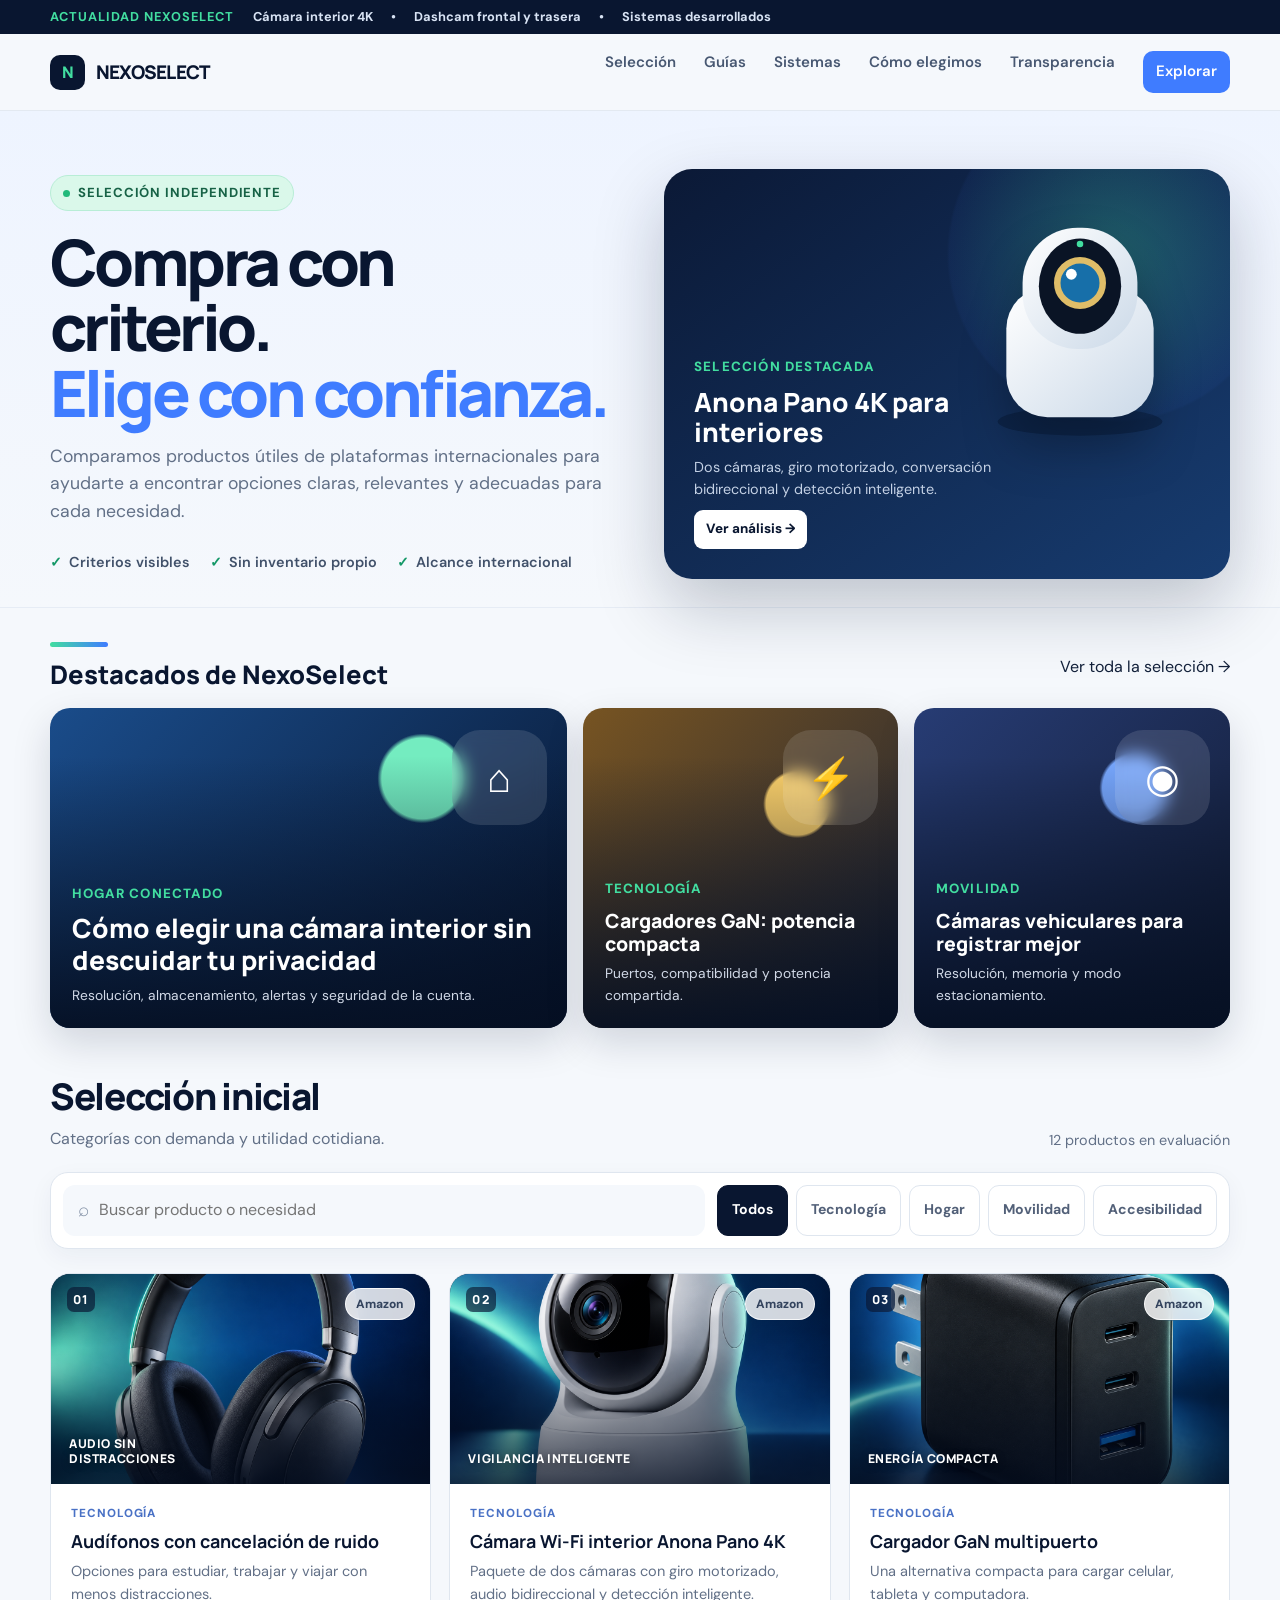
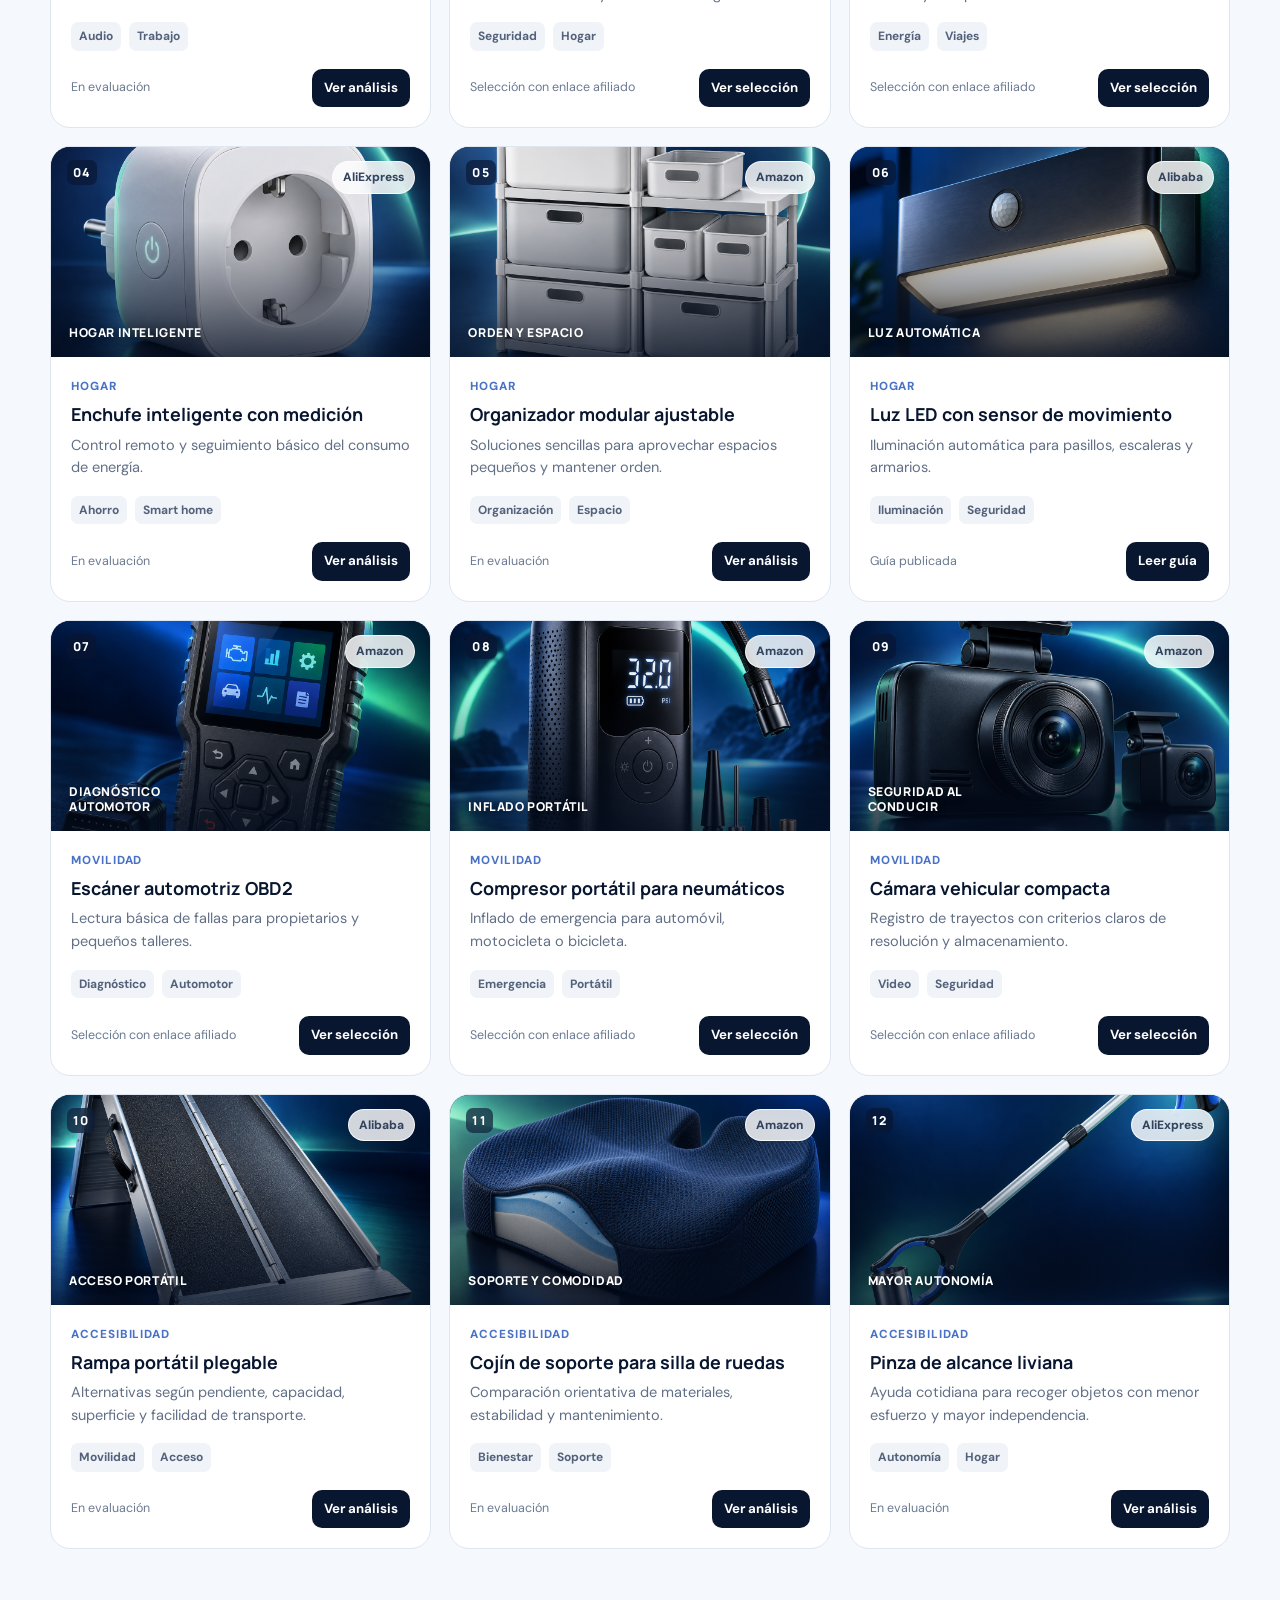
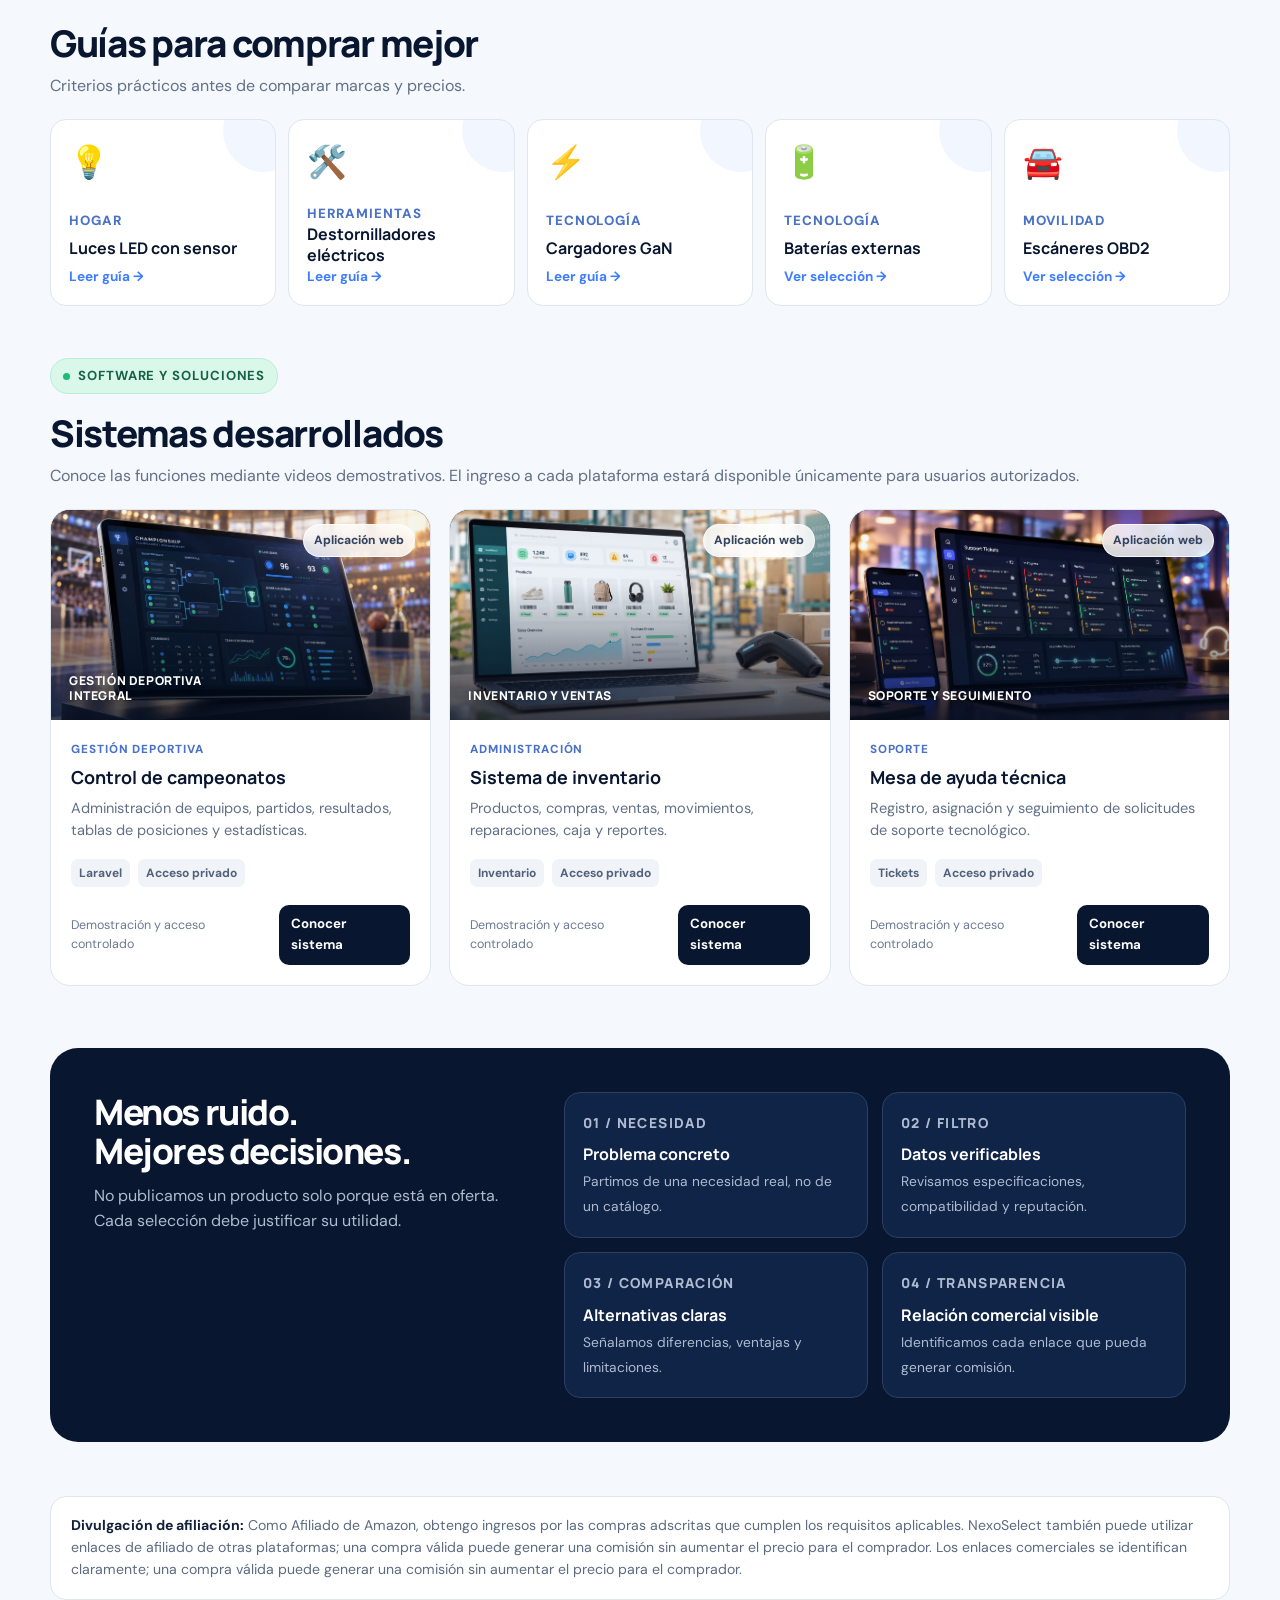
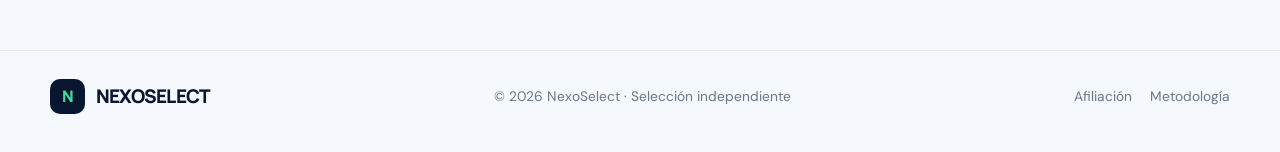
==== commit f7a3fab8: "Añade imágenes profesionales a los sistemas desarrollados" ====
--- a/index.html
+++ b/index.html
@@ -108,9 +108,9 @@
     <section class="guides wrap" id="sistemas">
       <div class="panel-head"><div><span class="eyebrow">Software y soluciones</span><h2 style="margin-top:14px">Sistemas desarrollados</h2><p>Conoce las funciones mediante videos demostrativos. El ingreso a cada plataforma estará disponible únicamente para usuarios autorizados.</p></div></div>
       <div class="grid">
-        <article class="card"><div class="visual"><span class="code">CJ</span><span class="platform">Aplicación web</span></div><div class="card-body"><span class="category">Gestión deportiva</span><h3>Control de campeonatos</h3><p>Administración de equipos, partidos, resultados, tablas de posiciones y estadísticas.</p><div class="meta"><span class="tag">Laravel</span><span class="tag">Acceso privado</span></div><div class="card-foot"><span class="status">Demostración y acceso controlado</span><a class="view" href="sistemas/">Conocer sistema</a></div></div></article>
-        <article class="card"><div class="visual home"><span class="code">IN</span><span class="platform">Aplicación web</span></div><div class="card-body"><span class="category">Administración</span><h3>Sistema de inventario</h3><p>Productos, compras, ventas, movimientos, reparaciones, caja y reportes.</p><div class="meta"><span class="tag">Inventario</span><span class="tag">Acceso privado</span></div><div class="card-foot"><span class="status">Demostración y acceso controlado</span><a class="view" href="sistemas/">Conocer sistema</a></div></div></article>
-        <article class="card"><div class="visual mobility"><span class="code">ST</span><span class="platform">Aplicación web</span></div><div class="card-body"><span class="category">Soporte</span><h3>Mesa de ayuda técnica</h3><p>Registro, asignación y seguimiento de solicitudes de soporte tecnológico.</p><div class="meta"><span class="tag">Tickets</span><span class="tag">Acceso privado</span></div><div class="card-foot"><span class="status">Demostración y acceso controlado</span><a class="view" href="sistemas/">Conocer sistema</a></div></div></article>
+        <article class="card"><div class="visual has-photo"><img class="product-photo" src="sistemas/SISTEMAS_1.png" alt="Panel profesional del sistema de control de campeonatos en un entorno deportivo" loading="lazy"><span class="visual-caption">Gestión deportiva integral</span><span class="platform">Aplicación web</span></div><div class="card-body"><span class="category">Gestión deportiva</span><h3>Control de campeonatos</h3><p>Administración de equipos, partidos, resultados, tablas de posiciones y estadísticas.</p><div class="meta"><span class="tag">Laravel</span><span class="tag">Acceso privado</span></div><div class="card-foot"><span class="status">Demostración y acceso controlado</span><a class="view" href="sistemas/">Conocer sistema</a></div></div></article>
+        <article class="card"><div class="visual has-photo"><img class="product-photo" src="sistemas/SISTEMAS_3.png" alt="Panel profesional del sistema de inventario con productos, existencias y ventas" loading="lazy"><span class="visual-caption">Inventario y ventas</span><span class="platform">Aplicación web</span></div><div class="card-body"><span class="category">Administración</span><h3>Sistema de inventario</h3><p>Productos, compras, ventas, movimientos, reparaciones, caja y reportes.</p><div class="meta"><span class="tag">Inventario</span><span class="tag">Acceso privado</span></div><div class="card-foot"><span class="status">Demostración y acceso controlado</span><a class="view" href="sistemas/">Conocer sistema</a></div></div></article>
+        <article class="card"><div class="visual has-photo"><img class="product-photo" src="sistemas/SISTEMAS_2.png" alt="Panel profesional de mesa de ayuda técnica con tickets y seguimiento" loading="lazy"><span class="visual-caption">Soporte y seguimiento</span><span class="platform">Aplicación web</span></div><div class="card-body"><span class="category">Soporte</span><h3>Mesa de ayuda técnica</h3><p>Registro, asignación y seguimiento de solicitudes de soporte tecnológico.</p><div class="meta"><span class="tag">Tickets</span><span class="tag">Acceso privado</span></div><div class="card-foot"><span class="status">Demostración y acceso controlado</span><a class="view" href="sistemas/">Conocer sistema</a></div></div></article>
       </div>
     </section>
 
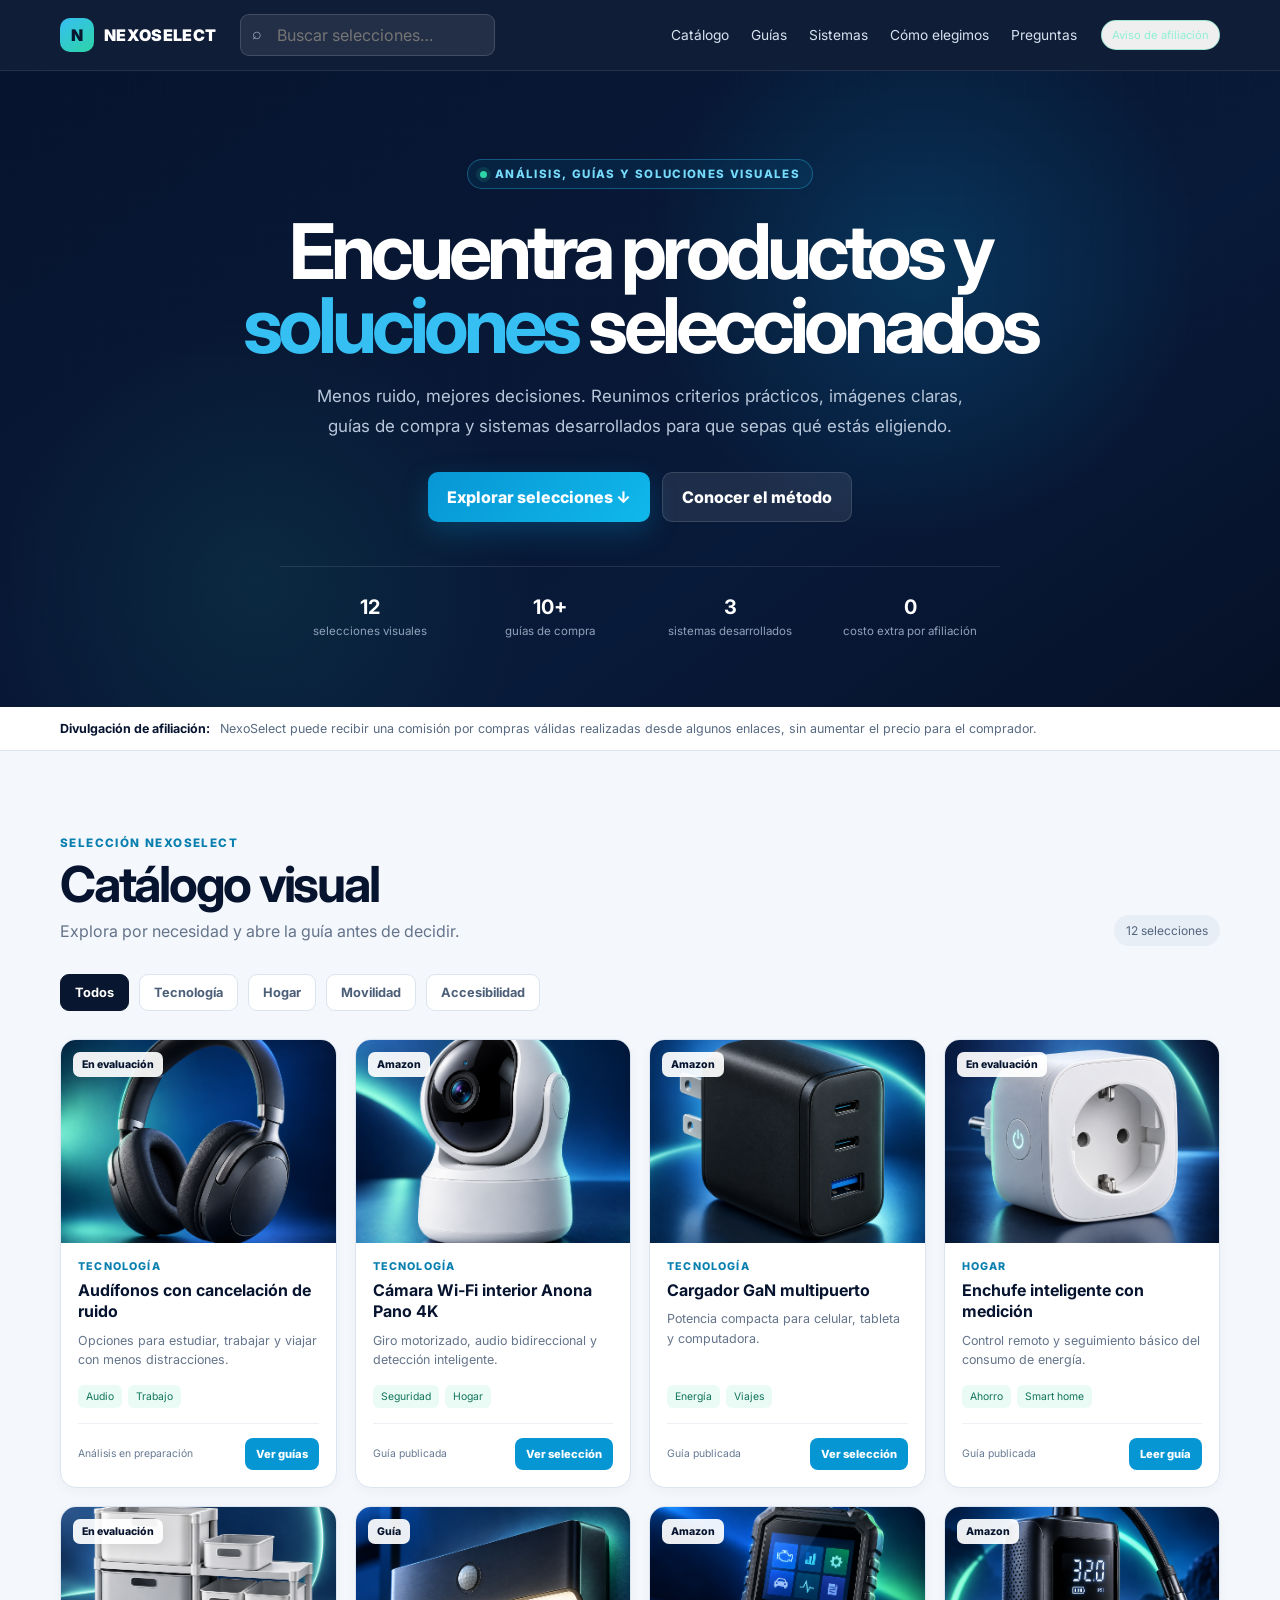
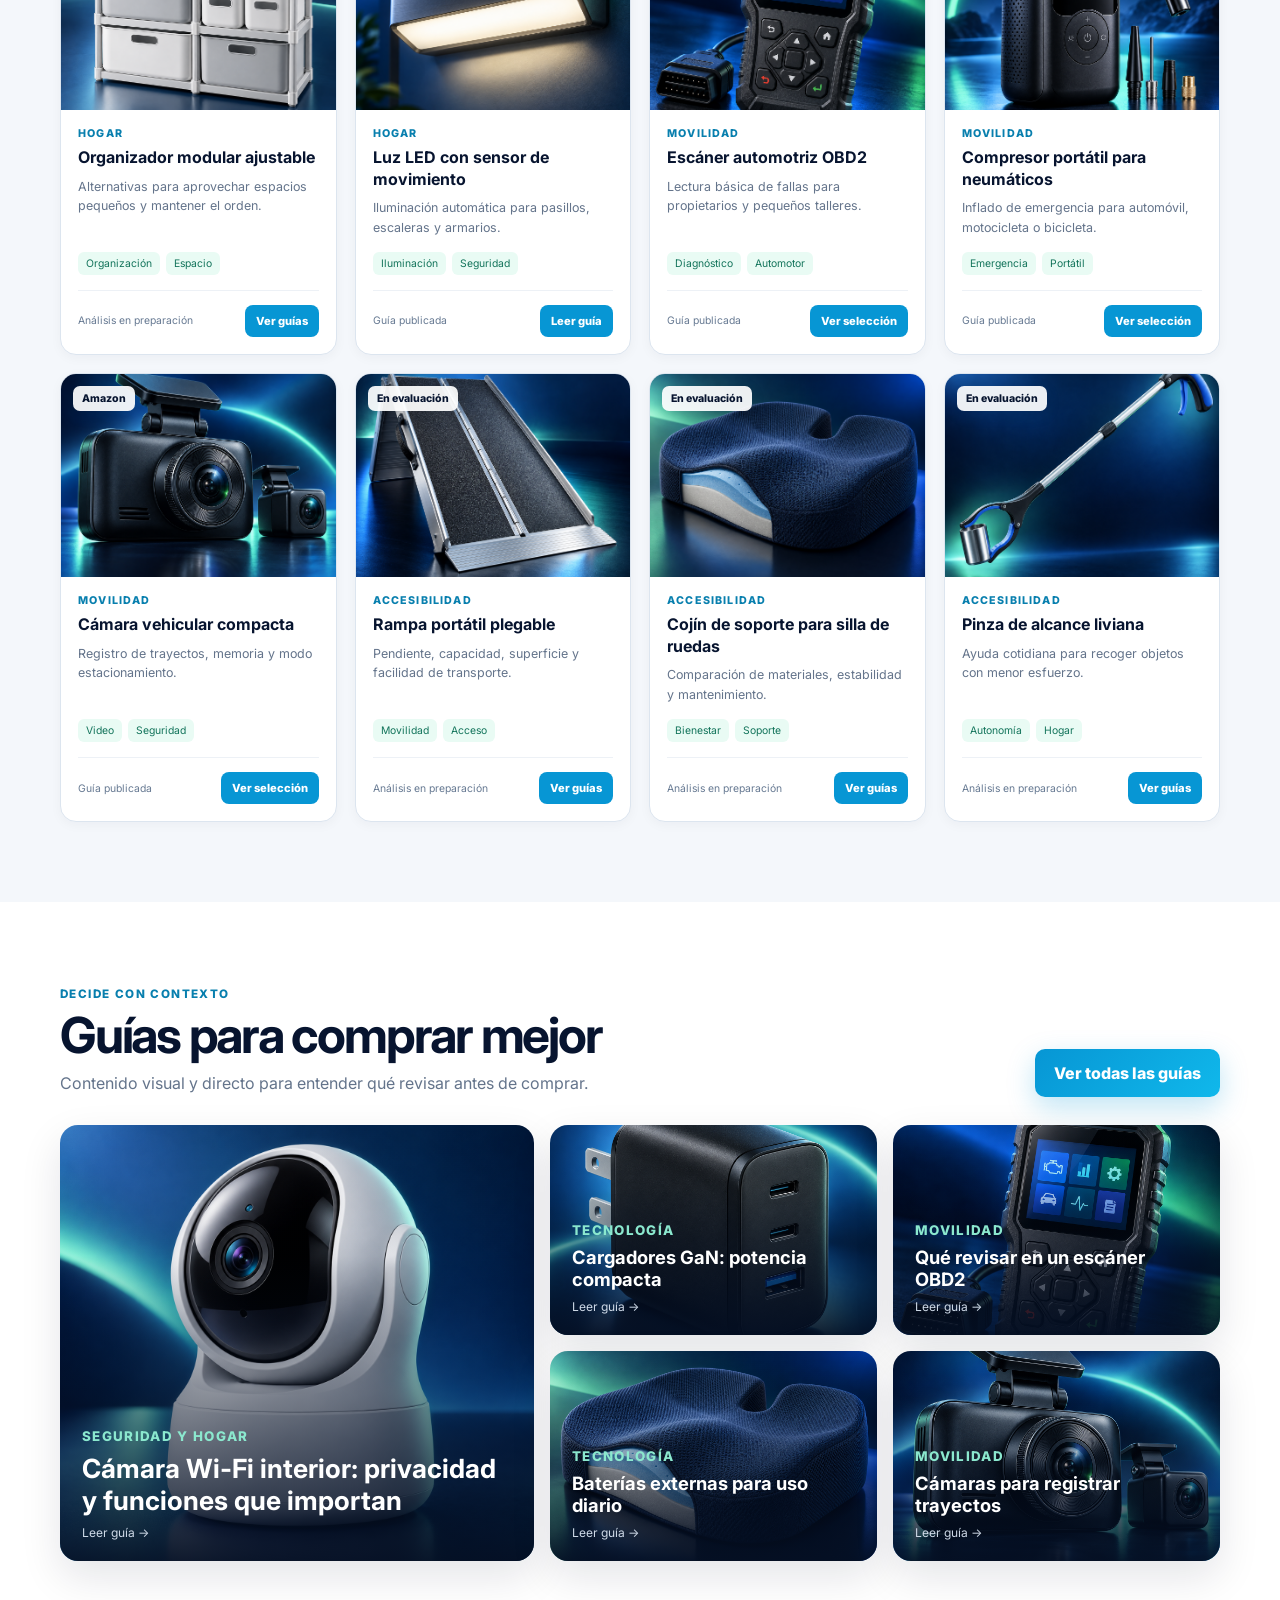
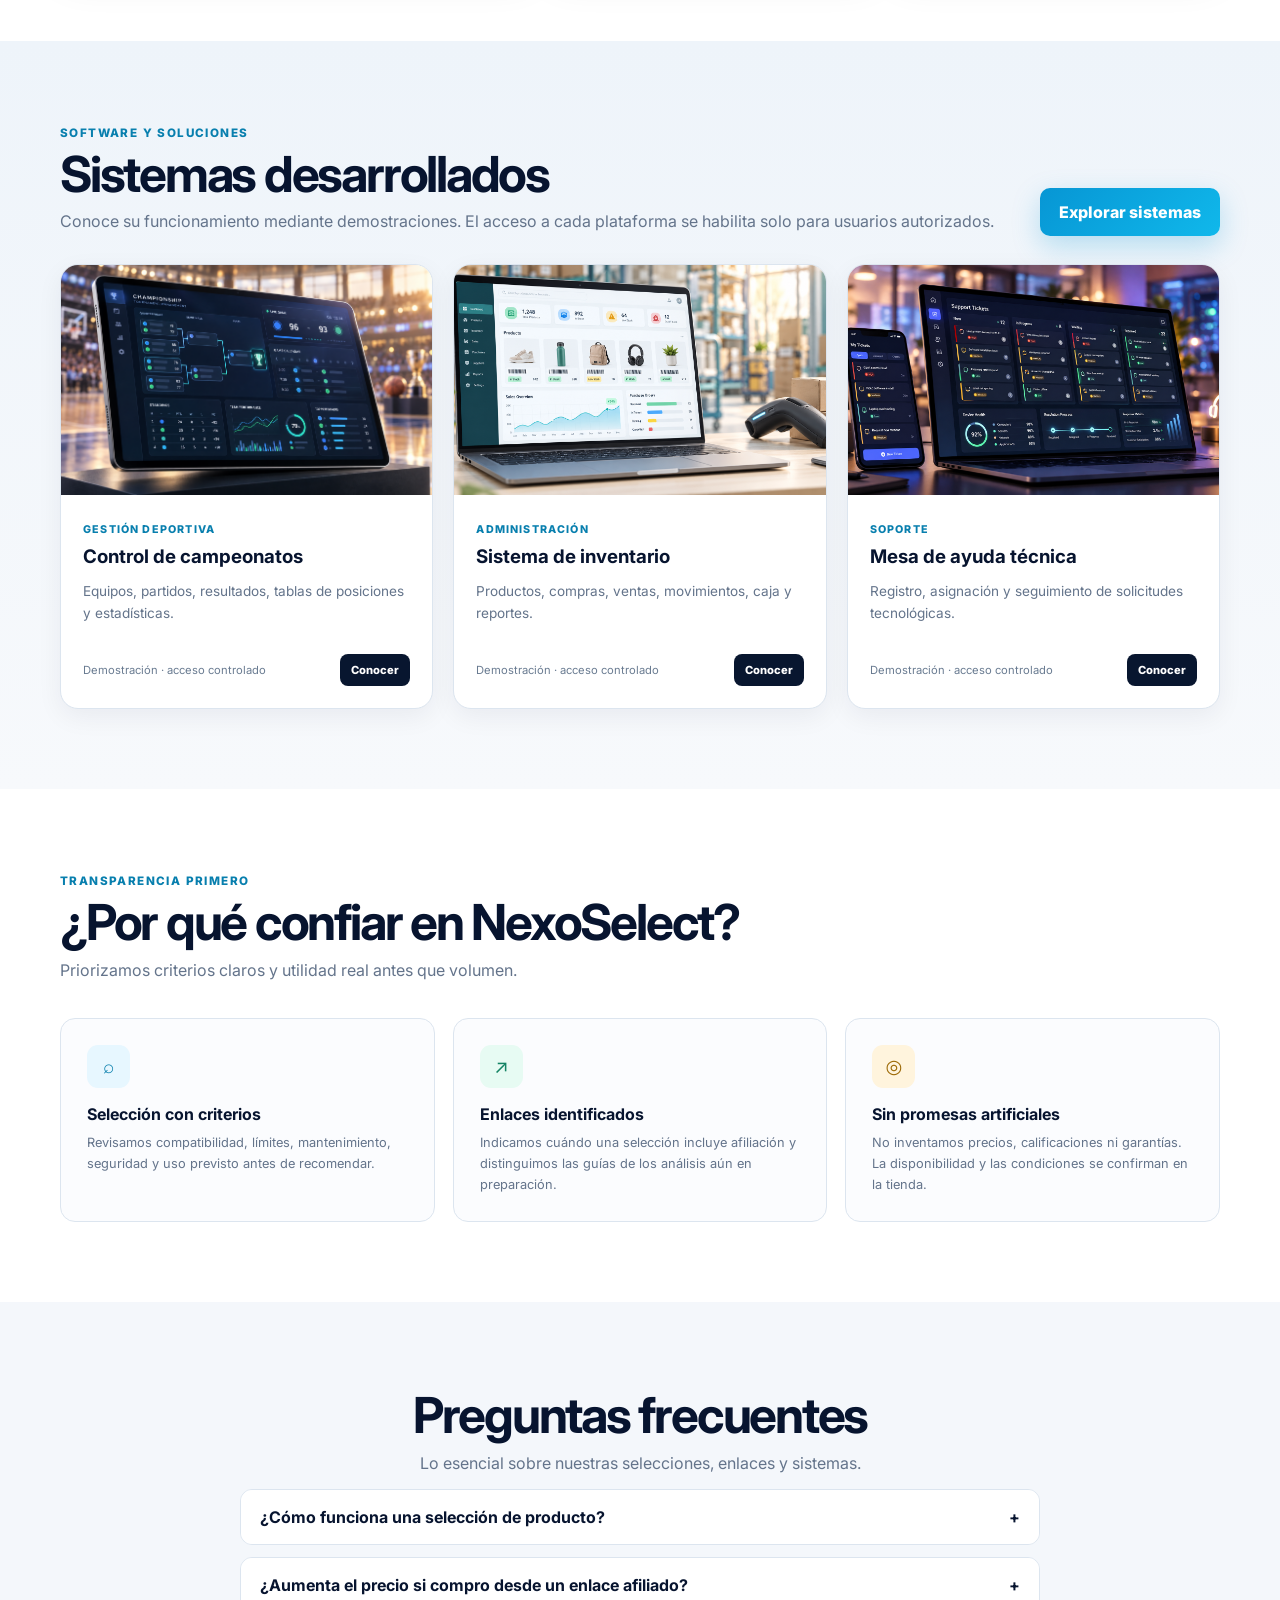
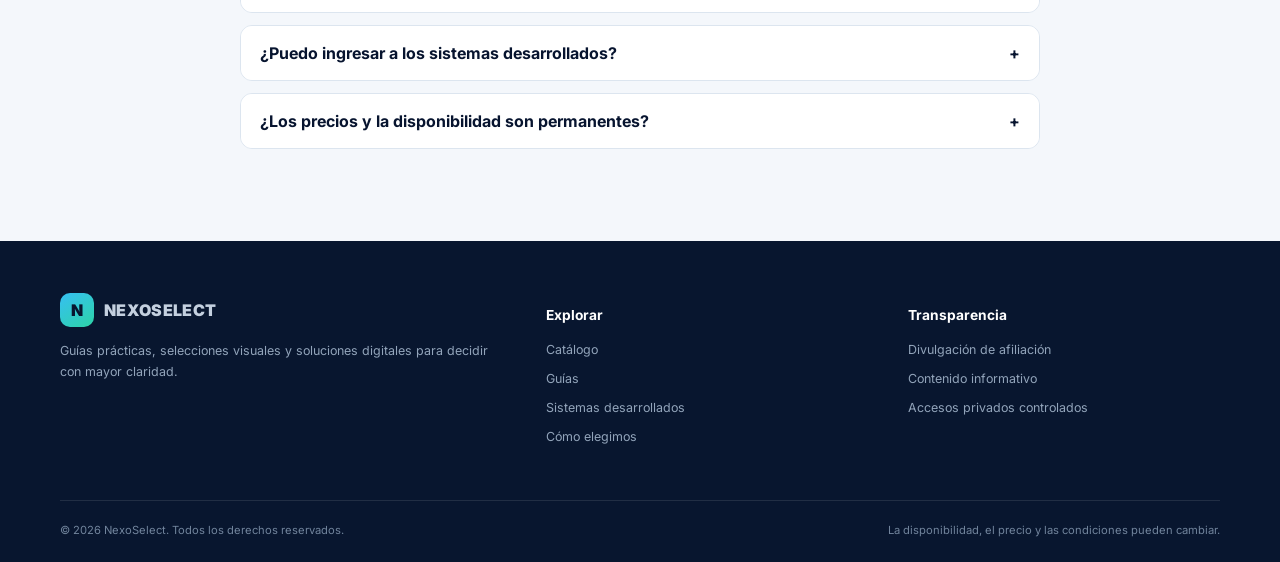
==== commit 2485a8ae: "Rediseña la portada con catálogo visual, guías y sistemas" ====
--- a/index.html
+++ b/index.html
@@ -3,128 +3,104 @@
 <head>
   <meta charset="utf-8">
   <meta name="viewport" content="width=device-width,initial-scale=1">
-  <title>NexoSelect — Decisiones de compra más claras</title>
-  <meta name="description" content="Selección independiente de tecnología, hogar, movilidad y accesibilidad disponible en plataformas internacionales.">
-  <meta name="amazon-associate-tag" content="nexoselectglo-20">
+  <meta name="description" content="NexoSelect reúne guías, selecciones visuales y sistemas desarrollados para ayudarte a decidir con criterios claros.">
+  <title>NexoSelect | Productos, guías y soluciones seleccionadas</title>
   <link rel="preconnect" href="https://fonts.googleapis.com">
   <link rel="preconnect" href="https://fonts.gstatic.com" crossorigin>
-  <link href="https://fonts.googleapis.com/css2?family=DM+Sans:wght@400;500;600;700&amp;family=Manrope:wght@600;700;800&amp;display=swap" rel="stylesheet">
-  <link rel="icon" type="image/svg+xml" href="data:image/svg+xml,%3Csvg xmlns='http://www.w3.org/2000/svg' viewBox='0 0 64 64'%3E%3Crect width='64' height='64' rx='16' fill='%230b1736'/%3E%3Cpath d='M18 44V20h7l14 15V20h7v24h-7L25 29v15z' fill='%234ee1a0'/%3E%3C/svg%3E">
+  <link href="https://fonts.googleapis.com/css2?family=Inter:wght@400;500;600;700;800;900&display=swap" rel="stylesheet">
   <style>
-    :root{--navy:#091630;--navy2:#11254d;--ink:#12203a;--muted:#627087;--mint:#42dda0;--mint2:#b8f5db;--blue:#3f7cff;--line:#dfe6ef;--bg:#f5f8fc;--white:#fff;--shadow:0 18px 50px rgba(11,31,66,.10)}
-    *{box-sizing:border-box} html{scroll-behavior:smooth} body{margin:0;background:var(--bg);color:var(--ink);font-family:"DM Sans",sans-serif;font-size:16px;line-height:1.55}
-    a{color:inherit;text-decoration:none} button,input{font:inherit} button{cursor:pointer}.wrap{width:min(1180px,calc(100% - 40px));margin:auto}
-    header{background:rgba(245,248,252,.92);backdrop-filter:blur(16px);position:sticky;top:0;z-index:20;border-bottom:1px solid rgba(223,230,239,.8)}
-    .nav{height:76px;display:flex;align-items:center;justify-content:space-between;gap:24px}.brand{display:flex;align-items:center;gap:11px;font:800 1.18rem Manrope;color:var(--navy);letter-spacing:-.04em}.mark{width:35px;height:35px;border-radius:10px;background:var(--navy);color:var(--mint);display:grid;place-items:center;font-size:1rem}.navlinks{display:flex;gap:28px;color:#485872;font-weight:600;font-size:.94rem}.navlinks a:hover{color:var(--navy)}
-    main{padding-bottom:50px}.intro{padding:58px 0 28px}.intro-grid{display:grid;grid-template-columns:1.05fr .95fr;gap:48px;align-items:center}.eyebrow{display:inline-flex;align-items:center;gap:8px;color:#176246;background:#daf8ea;border:1px solid #b8edd6;border-radius:999px;padding:7px 12px;font-weight:700;font-size:.82rem;text-transform:uppercase;letter-spacing:.07em}.eyebrow:before{content:"";width:7px;height:7px;border-radius:50%;background:#21b97a}.intro h1{font:800 clamp(2.3rem,5vw,4.6rem)/1.02 Manrope;margin:18px 0 18px;color:var(--navy);letter-spacing:-.055em}.intro h1 span{color:var(--blue)}.intro p{font-size:1.1rem;color:var(--muted);max-width:620px;margin:0}.trust{display:flex;gap:20px;margin-top:26px;flex-wrap:wrap}.trust span{font-weight:600;font-size:.9rem;color:#41516a}.trust span:before{content:"✓";color:#149867;margin-right:7px}
-    .signal{background:var(--navy);color:white;border-radius:28px;padding:28px;box-shadow:0 28px 80px rgba(9,22,48,.22);position:relative;overflow:hidden}.signal:after{content:"";position:absolute;width:230px;height:230px;border-radius:50%;background:rgba(66,221,160,.12);right:-90px;top:-110px}.signal-top{display:flex;justify-content:space-between;align-items:start;position:relative;z-index:1}.signal small{color:#9fb0cd;text-transform:uppercase;letter-spacing:.1em;font-weight:700}.signal strong{display:block;font:700 1.45rem Manrope;margin-top:8px}.score{width:64px;height:64px;border-radius:50%;display:grid;place-items:center;background:var(--mint);color:var(--navy);font:800 1.1rem Manrope}.bars{margin-top:28px;display:grid;gap:16px}.bar-label{display:flex;justify-content:space-between;font-size:.88rem;color:#c2cee0;margin-bottom:7px}.bar-track{height:8px;border-radius:99px;background:#20365f;overflow:hidden}.bar-fill{height:100%;border-radius:99px;background:linear-gradient(90deg,var(--mint),#82e7ff)}.signal-note{border-top:1px solid #263b60;margin-top:25px;padding-top:18px;color:#aebbd0;font-size:.88rem}
-    .explorer{padding:25px 0}.panel-head{display:flex;justify-content:space-between;align-items:end;gap:20px;margin-bottom:20px}.panel-head h2{font:800 clamp(1.65rem,3vw,2.3rem) Manrope;margin:0;color:var(--navy);letter-spacing:-.035em}.panel-head p{margin:6px 0 0;color:var(--muted)}.count{color:var(--muted);font-size:.9rem}
-    .toolbar{background:white;border:1px solid var(--line);border-radius:18px;padding:12px;display:flex;gap:12px;box-shadow:0 8px 24px rgba(25,45,80,.05);margin-bottom:24px}.search{flex:1;display:flex;align-items:center;gap:10px;background:var(--bg);border-radius:12px;padding:0 15px}.search span{color:#8290a5;font-size:1.2rem}.search input{width:100%;border:0;outline:0;background:transparent;padding:13px 0;color:var(--ink);font-size:1rem}.filters{display:flex;gap:8px;flex-wrap:wrap}.filter{border:1px solid var(--line);background:white;border-radius:11px;padding:11px 14px;font-weight:700;color:#526078;font-size:.88rem}.filter:hover,.filter.active{background:var(--navy);color:white;border-color:var(--navy)}
-    .grid{display:grid;grid-template-columns:repeat(3,1fr);gap:18px}.card{background:white;border:1px solid var(--line);border-radius:20px;overflow:hidden;transition:.22s ease;display:flex;flex-direction:column}.card:hover{transform:translateY(-4px);box-shadow:var(--shadow);border-color:#c9d6e7}.visual{height:150px;padding:18px;display:flex;align-items:flex-end;justify-content:space-between;background:linear-gradient(135deg,#eaf0ff,#d9fff0);position:relative;overflow:hidden}.visual:before{content:"";position:absolute;width:140px;height:140px;border-radius:44px;transform:rotate(28deg);background:rgba(255,255,255,.48);right:-25px;top:-52px}.visual.home{background:linear-gradient(135deg,#fff1dc,#e5f9ff)}.visual.mobility{background:linear-gradient(135deg,#e5e9f2,#d7e4ff)}.visual.access{background:linear-gradient(135deg,#e4fbef,#dff3ff)}.code{font:800 3.2rem Manrope;color:rgba(9,22,48,.13);letter-spacing:-.08em;z-index:1}.platform{z-index:1;background:rgba(255,255,255,.82);backdrop-filter:blur(8px);border:1px solid rgba(255,255,255,.8);border-radius:999px;padding:6px 10px;font-size:.75rem;font-weight:800;color:#34445e}.card-body{padding:20px;display:flex;flex-direction:column;flex:1}.category{color:#4971c5;text-transform:uppercase;letter-spacing:.08em;font-size:.73rem;font-weight:800}.card h3{font:700 1.12rem/1.3 Manrope;margin:8px 0;color:var(--navy)}.card p{margin:0;color:var(--muted);font-size:.91rem}.meta{display:flex;gap:8px;margin:16px 0 18px;flex-wrap:wrap}.tag{background:#f0f4f9;border-radius:7px;padding:5px 8px;color:#53627a;font-size:.75rem;font-weight:700}.card-foot{margin-top:auto;display:flex;align-items:center;justify-content:space-between;gap:12px}.status{font-size:.78rem;color:#6b7a91}.view{border:0;background:var(--navy);color:white;border-radius:10px;padding:9px 12px;font-weight:700;font-size:.83rem}.view:hover{background:var(--blue)}
-    .visual.has-photo{height:210px;padding:0;background:#0b1736}.visual.has-photo:before{display:none}.product-photo{position:absolute;inset:0;width:100%;height:100%;object-fit:cover;z-index:1;transition:transform .45s ease}.visual.has-photo:after{content:"";position:absolute;inset:0;z-index:2;background:linear-gradient(180deg,rgba(4,13,31,.03) 35%,rgba(4,13,31,.78) 100%)}.card:hover .product-photo{transform:scale(1.055)}.visual.has-photo .visual-number,.visual.has-photo .visual-caption,.visual.has-photo .platform{z-index:3}.visual.has-photo .visual-number{color:#fff;background:rgba(9,22,48,.66);backdrop-filter:blur(8px);border-radius:7px;padding:4px 6px}.visual.has-photo .visual-caption{left:18px;bottom:17px;max-width:165px;color:#fff;text-shadow:0 2px 8px rgba(0,0,0,.45)}.visual.has-photo .platform{position:absolute;right:15px;top:14px}
-    .product-symbol{z-index:2;width:96px;height:96px;border-radius:28px;display:grid;place-items:center;background:linear-gradient(145deg,rgba(255,255,255,.96),rgba(255,255,255,.64));border:1px solid rgba(255,255,255,.9);box-shadow:0 18px 38px rgba(22,44,79,.16);font-size:3.15rem;transform:rotate(-5deg);transition:.28s}.card:hover .product-symbol{transform:rotate(0) scale(1.06)}.visual-number{position:absolute;z-index:2;left:16px;top:13px;color:rgba(9,22,48,.28);font:800 .77rem Manrope;letter-spacing:.1em}.visual-caption{position:absolute;z-index:2;left:126px;bottom:22px;max-width:120px;color:#34445e;font:800 .76rem/1.25 Manrope;text-transform:uppercase;letter-spacing:.05em}.mini-product{transition:.28s}.card:hover .mini-product{transform:scale(1.07) rotate(-2deg)}
-    .guide-link{position:relative;overflow:hidden}.guide-link:before{font-size:2rem;display:block;margin-bottom:16px}.guide-link:nth-child(1):before{content:"💡"}.guide-link:nth-child(2):before{content:"🛠️"}.guide-link:nth-child(3):before{content:"⚡"}.guide-link:nth-child(4):before{content:"🔋"}.guide-link:nth-child(5):before{content:"🚘"}.guide-link:after{content:"";position:absolute;width:82px;height:82px;border-radius:50%;right:-30px;top:-30px;background:rgba(63,124,255,.07)}
-    .guides{padding:44px 0 8px}.guide-list{display:grid;grid-template-columns:repeat(5,1fr);gap:12px;margin-top:20px}.guide-link{background:white;border:1px solid var(--line);border-radius:16px;padding:18px;min-height:145px;display:flex;flex-direction:column;justify-content:space-between;transition:.2s}.guide-link:hover{transform:translateY(-3px);border-color:#9ab6ee;box-shadow:var(--shadow)}.guide-link small{color:#4971c5;font-weight:800;text-transform:uppercase;letter-spacing:.07em}.guide-link strong{font:700 1rem/1.3 Manrope;color:var(--navy)}.guide-link span{color:var(--blue);font-weight:700;font-size:.85rem}.method{margin:54px auto;background:var(--navy);color:white;border-radius:28px;padding:44px}.method-grid{display:grid;grid-template-columns:.8fr 1.2fr;gap:55px;align-items:start}.method h2{font:800 2.2rem/1.12 Manrope;margin:0 0 14px;letter-spacing:-.04em}.method p{color:#aebbd0;margin:0}.steps{display:grid;grid-template-columns:repeat(2,1fr);gap:14px}.step{border:1px solid #294064;background:#102448;border-radius:16px;padding:18px}.num{color:var(--mint);font:800 .82rem Manrope;letter-spacing:.1em}.step strong{display:block;margin:8px 0 4px;font:700 1rem Manrope}.step span{color:#aebbd0;font-size:.86rem}
-    .disclosure{margin:30px auto 0;border:1px solid var(--line);background:white;border-radius:16px;padding:18px 20px;color:#5c6b81;font-size:.88rem}.disclosure strong{color:var(--ink)}footer{border-top:1px solid var(--line);padding:28px 0 38px;color:#69778c}.footer-grid{display:flex;justify-content:space-between;gap:24px;align-items:center;font-size:.86rem}.footlinks{display:flex;gap:18px}
-    .empty{display:none;grid-column:1/-1;text-align:center;padding:50px;background:white;border:1px solid var(--line);border-radius:20px;color:var(--muted)}
-    .newsbar{background:var(--navy);color:#d8e3f4;font-size:.8rem;font-weight:700}.newsbar .wrap{height:34px;display:flex;align-items:center;gap:18px;white-space:nowrap;overflow:hidden}.newsbar strong{color:var(--mint);text-transform:uppercase;letter-spacing:.08em}.newsbar a:hover{color:#fff}
-    .nav-cta{background:var(--blue);color:#fff!important;border-radius:10px;padding:9px 13px}.nav-cta:hover{background:#2f68e4!important}
-    .intro{background:linear-gradient(180deg,#eef4ff 0%,var(--bg) 100%);border-bottom:1px solid #e6ecf5}.intro-grid{grid-template-columns:1fr 1fr}.intro-feature{min-height:410px;background:linear-gradient(145deg,#0b1936,#173c70);border-radius:28px;color:#fff;position:relative;overflow:hidden;box-shadow:0 28px 70px rgba(9,22,48,.23);padding:30px;display:flex;flex-direction:column;justify-content:flex-end}.intro-feature:before{content:"";position:absolute;width:390px;height:390px;border-radius:50%;background:radial-gradient(circle,rgba(66,221,160,.28),rgba(63,124,255,.05) 60%,transparent 61%);right:-80px;top:-110px}.intro-feature svg{position:absolute;width:260px;height:260px;right:20px;top:24px;filter:drop-shadow(0 22px 22px rgba(0,0,0,.28))}.feature-copy{position:relative;z-index:2;max-width:72%}.feature-copy small{color:var(--mint);font-weight:800;text-transform:uppercase;letter-spacing:.09em}.feature-copy h2{font:800 1.65rem/1.15 Manrope;margin:8px 0}.feature-copy p{color:#c4d1e5;font-size:.9rem}.feature-link{display:inline-flex;margin-top:10px;background:#fff;color:var(--navy);padding:9px 12px;border-radius:9px;font-weight:800;font-size:.84rem}
-    .spotlight{padding:34px 0 18px}.spotlight-head{display:flex;align-items:center;justify-content:space-between;margin-bottom:16px}.spotlight-head h2{font:800 1.6rem Manrope;margin:0;color:var(--navy)}.spotlight-grid{display:grid;grid-template-columns:1.35fr .825fr .825fr;gap:16px}.story{min-height:245px;border-radius:20px;overflow:hidden;position:relative;display:flex;align-items:flex-end;padding:22px;color:#fff;box-shadow:0 15px 38px rgba(9,22,48,.15);transition:.22s}.story:hover{transform:translateY(-4px)}.story:before{content:"";position:absolute;inset:0;background:linear-gradient(180deg,transparent 15%,rgba(5,15,34,.92) 100%)}.story-main{min-height:320px;background:radial-gradient(circle at 72% 22%,#74ecc0 0 9%,transparent 10%),linear-gradient(135deg,#1a4c8a,#07142d)}.story-tech{background:radial-gradient(circle at 68% 30%,#ffd36b 0 10%,transparent 11%),linear-gradient(135deg,#775422,#1a2134)}.story-auto{background:radial-gradient(circle at 70% 25%,#78a8ff 0 10%,transparent 11%),linear-gradient(135deg,#273c74,#111a31)}.story-content{position:relative;z-index:2}.story small{color:var(--mint);font-weight:800;text-transform:uppercase;letter-spacing:.08em}.story h3{font:800 1.22rem/1.2 Manrope;margin:8px 0}.story-main h3{font-size:1.65rem}.story p{color:#d1d9e7;font-size:.86rem;margin:0}.story-icon{position:absolute;right:20px;top:22px;width:95px;height:95px;border-radius:28px;display:grid;place-items:center;background:rgba(255,255,255,.12);backdrop-filter:blur(8px);font-size:2.5rem}
-    .section-rule{height:5px;width:58px;border-radius:99px;background:linear-gradient(90deg,var(--mint),var(--blue));margin-bottom:10px}
-    @media(max-width:900px){.intro-grid,.method-grid{grid-template-columns:1fr}.spotlight-grid{grid-template-columns:1fr 1fr}.story-main{grid-column:1/-1}.intro{padding-top:38px}.signal{max-width:620px}.grid{grid-template-columns:repeat(2,1fr)}.guide-list{grid-template-columns:repeat(2,1fr)}.navlinks{display:none}.toolbar{flex-direction:column}.search{min-height:48px}.method{padding:30px}.method-grid{gap:30px}}
-    @media(max-width:620px){.newsbar{display:none}.spotlight-grid{grid-template-columns:1fr}.story-main{grid-column:auto}.feature-copy{max-width:100%}.intro-feature svg{opacity:.34;right:-20px}.wrap{width:min(100% - 24px,1180px)}.nav{height:66px}.intro h1{font-size:2.45rem}.grid,.guide-list{grid-template-columns:1fr}.panel-head{align-items:start;flex-direction:column}.filters{display:grid;grid-template-columns:repeat(2,1fr)}.filter{padding:10px 8px}.steps{grid-template-columns:1fr}.method{padding:24px;border-radius:22px}.footer-grid{align-items:flex-start;flex-direction:column}.footlinks{flex-wrap:wrap}.trust{gap:9px 15px}}
+    :root{--ink:#07142f;--navy:#08162f;--navy2:#0e2346;--blue:#0796d4;--blue2:#36bff3;--mint:#2dd4a7;--paper:#f4f7fb;--white:#fff;--muted:#64748b;--line:#dce5ef;--warm:#fff7e7;--shadow:0 16px 42px rgba(7,20,47,.11)}
+    *{box-sizing:border-box}html{scroll-behavior:smooth}body{margin:0;font-family:Inter,system-ui,sans-serif;color:var(--ink);background:var(--paper)}a{text-decoration:none;color:inherit}button,input{font:inherit}.wrap{width:min(1160px,calc(100% - 40px));margin:auto}.skip{position:absolute;left:-9999px}.skip:focus{left:16px;top:12px;z-index:99;background:#fff;padding:10px 14px;border-radius:8px}
+    .top{position:sticky;top:0;z-index:40;background:rgba(7,20,47,.96);backdrop-filter:blur(14px);color:#fff;border-bottom:1px solid rgba(255,255,255,.09)}.nav{height:70px;display:flex;align-items:center;gap:24px}.brand{display:flex;align-items:center;gap:10px;font-weight:900;letter-spacing:.02em}.mark{display:grid;place-items:center;width:34px;height:34px;border-radius:10px;background:linear-gradient(145deg,var(--blue2),var(--mint));color:var(--navy);font-weight:900}.navlinks{display:flex;align-items:center;gap:22px;margin-left:auto;font-size:.86rem;color:#d7e2f1}.navlinks a:hover{color:#fff}.nav-search{position:relative;width:255px}.nav-search input{width:100%;border:1px solid rgba(255,255,255,.15);border-radius:9px;background:rgba(255,255,255,.08);color:#fff;padding:10px 13px 10px 36px;outline:0}.nav-search input:focus{border-color:var(--blue2)}.nav-search span{position:absolute;left:12px;top:9px;color:#9fb0c6}.nav-badge{font-size:.7rem;border:1px solid rgba(45,212,167,.4);color:#90f0d4;padding:7px 10px;border-radius:99px}.menu{display:none;margin-left:auto;border:0;background:none;color:#fff;font-size:1.5rem}
+    .hero{position:relative;overflow:hidden;background:radial-gradient(circle at 72% 30%,rgba(7,150,212,.22),transparent 27%),radial-gradient(circle at 20% 80%,rgba(45,212,167,.09),transparent 24%),linear-gradient(145deg,#07142f,#081a39 65%,#061127);color:#fff;padding:88px 0 68px}.hero:before{content:"";position:absolute;inset:0;opacity:.16;background-image:linear-gradient(rgba(255,255,255,.05) 1px,transparent 1px),linear-gradient(90deg,rgba(255,255,255,.05) 1px,transparent 1px);background-size:32px 32px;mask-image:linear-gradient(to bottom,#000,transparent)}.hero-content{position:relative;text-align:center;max-width:850px}.eyebrow{display:inline-flex;align-items:center;gap:8px;border:1px solid rgba(54,191,243,.35);background:rgba(7,150,212,.09);color:#76dafb;border-radius:999px;padding:7px 12px;font-size:.72rem;font-weight:800;text-transform:uppercase;letter-spacing:.12em}.dot{width:7px;height:7px;border-radius:50%;background:var(--mint);box-shadow:0 0 0 4px rgba(45,212,167,.12)}h1{font-size:clamp(2.6rem,6vw,5rem);letter-spacing:-.065em;line-height:.96;margin:26px auto 20px;max-width:900px}.accent{color:var(--blue2)}.lead{max-width:670px;margin:0 auto;color:#b8c7da;line-height:1.75;font-size:1.06rem}.actions{display:flex;justify-content:center;gap:12px;margin:30px 0 44px}.btn{display:inline-flex;align-items:center;justify-content:center;gap:9px;border:0;border-radius:10px;padding:14px 19px;font-weight:800;cursor:pointer}.btn-primary{background:linear-gradient(135deg,var(--blue),#10b8eb);color:#fff;box-shadow:0 10px 28px rgba(7,150,212,.26)}.btn-secondary{background:rgba(255,255,255,.09);color:#fff;border:1px solid rgba(255,255,255,.12)}.btn:hover{transform:translateY(-2px)}.stats{display:grid;grid-template-columns:repeat(4,1fr);max-width:720px;margin:auto;padding-top:28px;border-top:1px solid rgba(255,255,255,.1)}.stat strong{display:block;font-size:1.25rem}.stat span{font-size:.72rem;color:#8fa2ba}
+    .disclosure{background:#fff;border-bottom:1px solid var(--line);font-size:.78rem;color:#586a82}.disclosure .wrap{padding:14px 0;display:flex;align-items:center;gap:10px}.disclosure strong{color:var(--ink)}
+    section{padding:80px 0}.headrow{display:flex;justify-content:space-between;align-items:end;gap:30px;margin-bottom:28px}.kicker{color:#087fae;text-transform:uppercase;letter-spacing:.12em;font-weight:800;font-size:.73rem}.section-title{font-size:clamp(2rem,4vw,3.1rem);letter-spacing:-.045em;line-height:1.04;margin:8px 0}.section-copy{color:var(--muted);line-height:1.7;margin:0}.count{font-size:.75rem;background:#e8eef6;color:#52657d;border-radius:999px;padding:8px 12px;white-space:nowrap}.tools{display:flex;align-items:center;gap:10px;flex-wrap:wrap;margin-bottom:28px}.filter{border:1px solid var(--line);background:#fff;color:#4c5f78;border-radius:9px;padding:10px 14px;cursor:pointer;font-weight:700;font-size:.8rem}.filter.active{background:var(--navy);border-color:var(--navy);color:#fff}.mobile-search{display:none;flex:1;min-width:220px}.mobile-search input{width:100%;border:1px solid var(--line);border-radius:9px;padding:10px 13px}
+    .catalog{display:grid;grid-template-columns:repeat(4,1fr);gap:18px}.product{min-width:0;display:flex;flex-direction:column;background:#fff;border:1px solid var(--line);border-radius:16px;overflow:hidden;box-shadow:0 3px 12px rgba(7,20,47,.04);transition:.25s}.product:hover{transform:translateY(-6px);box-shadow:var(--shadow)}.product.hidden{display:none}.photo{position:relative;aspect-ratio:1.35;background:#eaf1f8;overflow:hidden}.photo img{width:100%;height:100%;object-fit:cover;transition:transform .45s}.product:hover img{transform:scale(1.045)}.source{position:absolute;top:12px;left:12px;background:rgba(255,255,255,.92);color:var(--ink);padding:6px 9px;border-radius:7px;font-size:.66rem;font-weight:800;box-shadow:0 4px 15px rgba(0,0,0,.1)}.body{display:flex;flex-direction:column;flex:1;padding:17px}.category{color:#087fae;font-size:.67rem;font-weight:800;text-transform:uppercase;letter-spacing:.11em}.body h3{font-size:1rem;line-height:1.35;margin:7px 0 8px}.body p{font-size:.78rem;color:var(--muted);line-height:1.55;margin:0 0 15px}.chips{display:flex;gap:6px;flex-wrap:wrap;margin-top:auto}.chip{font-size:.65rem;padding:5px 8px;border-radius:6px;background:#e9fbf4;color:#13745b}.cardfoot{display:flex;align-items:center;justify-content:space-between;gap:8px;margin-top:15px;padding-top:14px;border-top:1px solid #edf1f6}.status{font-size:.65rem;color:#667992}.smallbtn{background:var(--blue);color:#fff;border-radius:8px;padding:9px 11px;font-size:.7rem;font-weight:800}.smallbtn:hover{background:#067bac}
+    .feature-band{background:#fff}.guide-grid{display:grid;grid-template-columns:1.45fr 1fr 1fr;grid-template-rows:repeat(2,210px);gap:16px}.guide{position:relative;overflow:hidden;border-radius:18px;color:#fff;box-shadow:var(--shadow)}.guide:first-child{grid-row:span 2}.guide img{width:100%;height:100%;object-fit:cover;transition:.45s}.guide:after{content:"";position:absolute;inset:0;background:linear-gradient(to top,rgba(4,15,35,.94),rgba(4,15,35,.05) 70%)}.guide:hover img{transform:scale(1.04)}.guide-copy{position:absolute;z-index:2;left:22px;right:22px;bottom:20px}.guide-copy small{color:#8be8ce;text-transform:uppercase;letter-spacing:.1em;font-weight:800}.guide-copy h3{margin:7px 0 5px;font-size:1.15rem}.guide:first-child h3{font-size:1.65rem}.guide-copy span{font-size:.75rem;color:#cfdae8}
+    .systems{background:linear-gradient(180deg,#eef4fa,#f7f9fc)}.system-grid{display:grid;grid-template-columns:repeat(3,1fr);gap:20px}.system{background:#fff;border:1px solid var(--line);border-radius:18px;overflow:hidden;box-shadow:0 8px 26px rgba(7,20,47,.06)}.system-media{height:230px;overflow:hidden;background:#dce6f3}.system-media img{width:100%;height:100%;object-fit:cover;transition:.4s}.system:hover img{transform:scale(1.035)}.system-body{padding:22px}.system-body h3{margin:8px 0}.system-body p{color:var(--muted);font-size:.85rem;line-height:1.6;min-height:55px}.system-foot{display:flex;align-items:center;justify-content:space-between;margin-top:18px}.lock{font-size:.7rem;color:#697b91}.system .smallbtn{background:var(--navy)}
+    .trust{background:#fff}.trust-grid{display:grid;grid-template-columns:repeat(3,1fr);gap:18px;margin-top:34px}.trust-card{border:1px solid var(--line);border-radius:15px;padding:26px;background:#fbfcfe}.icon{display:grid;place-items:center;width:43px;height:43px;border-radius:11px;background:#e7f7ff;color:#087fac;font-size:1.2rem}.trust-card:nth-child(2) .icon{background:#e7fbf3;color:#158465}.trust-card:nth-child(3) .icon{background:#fff4dd;color:#9c6906}.trust-card h3{font-size:1rem;margin:16px 0 8px}.trust-card p{font-size:.8rem;line-height:1.65;color:var(--muted);margin:0}
+    .faq{max-width:800px}.faq h2{text-align:center}.faq>p{text-align:center}.qa{background:#fff;border:1px solid var(--line);border-radius:12px;margin:12px 0;overflow:hidden}.question{width:100%;display:flex;align-items:center;justify-content:space-between;text-align:left;border:0;background:#fff;padding:17px 19px;font-weight:700;color:var(--ink);cursor:pointer}.answer{display:none;padding:0 19px 18px;color:var(--muted);font-size:.85rem;line-height:1.65}.qa.open .answer{display:block}.qa.open .question span{transform:rotate(45deg)}
+    footer{background:var(--navy);color:#c4d0df;padding:52px 0 25px}.footer-grid{display:grid;grid-template-columns:1.4fr 1fr 1fr;gap:50px}.footer-brand p,.footer-grid li{font-size:.78rem;line-height:1.7;color:#92a4ba}.footer-grid h3{color:#fff;font-size:.86rem}.footer-grid ul{list-style:none;padding:0}.footer-grid li{margin:8px 0}.footer-grid a:hover{color:#fff}.legal{margin-top:36px;padding-top:22px;border-top:1px solid rgba(255,255,255,.1);display:flex;justify-content:space-between;font-size:.7rem;color:#71849c}
+    .modal{position:fixed;inset:0;z-index:80;display:none;place-items:center;background:rgba(2,10,24,.72);padding:20px}.modal.open{display:grid}.modalbox{width:min(560px,100%);background:#fff;border-radius:18px;padding:30px;box-shadow:0 24px 70px rgba(0,0,0,.35)}.modalbox h2{margin:0 0 12px}.modalbox p{color:var(--muted);line-height:1.7}.close{float:right;border:0;background:#edf2f7;border-radius:8px;width:34px;height:34px;cursor:pointer}
+    @media(max-width:980px){.navlinks,.nav-search,.nav-badge{display:none}.menu{display:block}.navlinks.open{display:flex;position:absolute;left:0;right:0;top:70px;background:var(--navy);padding:20px;flex-direction:column;align-items:flex-start}.catalog{grid-template-columns:repeat(3,1fr)}.guide-grid{grid-template-columns:1.3fr 1fr}.guide:nth-child(n+4){display:none}.system-grid{grid-template-columns:1fr}.system{display:grid;grid-template-columns:1fr 1.2fr}.system-media{height:100%}.trust-grid{grid-template-columns:1fr 1fr}.stats{grid-template-columns:repeat(2,1fr);gap:20px}.stat{padding:8px}.footer-grid{grid-template-columns:1fr 1fr}.footer-brand{grid-column:span 2}}
+    @media(max-width:720px){.wrap{width:min(100% - 28px,1160px)}.hero{padding:65px 0 54px}h1{font-size:2.7rem}.actions{flex-direction:column}.stats{font-size:.9rem}.headrow{align-items:flex-start;flex-direction:column}.mobile-search{display:block}.catalog{grid-template-columns:repeat(2,1fr)}.guide-grid{grid-template-columns:1fr;grid-template-rows:350px 200px 200px}.guide:first-child{grid-row:auto}.system{display:block}.system-media{height:220px}.trust-grid{grid-template-columns:1fr}.footer-grid{grid-template-columns:1fr}.footer-brand{grid-column:auto}.legal{flex-direction:column;gap:8px}}
+    @media(max-width:470px){.catalog{grid-template-columns:1fr}.hero h1{font-size:2.25rem}.disclosure .wrap{align-items:flex-start}.count{display:none}}
   </style>
 </head>
 <body>
-  <div class="newsbar"><div class="wrap"><strong>Actualidad NexoSelect</strong><a href="guias/camaras-wifi.html">Cámara interior 4K</a><span>•</span><a href="guias/camaras-vehiculares.html">Dashcam frontal y trasera</a><span>•</span><a href="sistemas/">Sistemas desarrollados</a></div></div>
-  <header>
-    <div class="wrap nav">
-      <a class="brand" href="#inicio" aria-label="NexoSelect, inicio"><span class="mark">N</span>NEXOSELECT</a>
-      <nav class="navlinks" aria-label="Navegación principal"><a href="#seleccion">Selección</a><a href="#guias">Guías</a><a href="#sistemas">Sistemas</a><a href="#metodo">Cómo elegimos</a><a href="#aviso">Transparencia</a><a class="nav-cta" href="#seleccion">Explorar</a></nav>
-    </div>
+  <a class="skip" href="#catalogo">Saltar al catálogo</a>
+  <header class="top">
+    <nav class="nav wrap" aria-label="Navegación principal">
+      <a class="brand" href="#inicio"><span class="mark">N</span>NEXOSELECT</a>
+      <div class="nav-search"><span>⌕</span><input id="desktopSearch" type="search" placeholder="Buscar selecciones…" aria-label="Buscar selecciones"></div>
+      <div class="navlinks" id="navlinks"><a href="#catalogo">Catálogo</a><a href="#guias">Guías</a><a href="#sistemas">Sistemas</a><a href="#metodo">Cómo elegimos</a><a href="#preguntas">Preguntas</a></div>
+      <button class="nav-badge" id="disclosureOpen">Aviso de afiliación</button>
+      <button class="menu" id="menu" aria-label="Abrir menú">☰</button>
+    </nav>
   </header>
-  <main id="inicio">
-    <section class="intro">
-      <div class="wrap intro-grid">
-        <div>
-          <span class="eyebrow">Selección independiente</span>
-          <h1>Compra con criterio.<br><span>Elige con confianza.</span></h1>
-          <p>Comparamos productos útiles de plataformas internacionales para ayudarte a encontrar opciones claras, relevantes y adecuadas para cada necesidad.</p>
-          <div class="trust"><span>Criterios visibles</span><span>Sin inventario propio</span><span>Alcance internacional</span></div>
+
+  <main>
+    <section class="hero" id="inicio">
+      <div class="wrap hero-content">
+        <span class="eyebrow"><span class="dot"></span>Análisis, guías y soluciones visuales</span>
+        <h1>Encuentra productos y <span class="accent">soluciones</span> seleccionados</h1>
+        <p class="lead">Menos ruido, mejores decisiones. Reunimos criterios prácticos, imágenes claras, guías de compra y sistemas desarrollados para que sepas qué estás eligiendo.</p>
+        <div class="actions"><a class="btn btn-primary" href="#catalogo">Explorar selecciones ↓</a><a class="btn btn-secondary" href="#metodo">Conocer el método</a></div>
+        <div class="stats"><div class="stat"><strong>12</strong><span>selecciones visuales</span></div><div class="stat"><strong>10+</strong><span>guías de compra</span></div><div class="stat"><strong>3</strong><span>sistemas desarrollados</span></div><div class="stat"><strong>0</strong><span>costo extra por afiliación</span></div></div>
+      </div>
+    </section>
+    <div class="disclosure"><div class="wrap"><strong>Divulgación de afiliación:</strong><span>NexoSelect puede recibir una comisión por compras válidas realizadas desde algunos enlaces, sin aumentar el precio para el comprador.</span></div></div>
+
+    <section id="catalogo">
+      <div class="wrap">
+        <div class="headrow"><div><span class="kicker">Selección NexoSelect</span><h2 class="section-title">Catálogo visual</h2><p class="section-copy">Explora por necesidad y abre la guía antes de decidir.</p></div><span class="count" id="count">12 selecciones</span></div>
+        <div class="tools" role="group" aria-label="Filtrar catálogo"><button class="filter active" data-filter="all">Todos</button><button class="filter" data-filter="tech">Tecnología</button><button class="filter" data-filter="home">Hogar</button><button class="filter" data-filter="mobility">Movilidad</button><button class="filter" data-filter="access">Accesibilidad</button><div class="mobile-search"><input id="mobileSearch" type="search" placeholder="Buscar en el catálogo…"></div></div>
+        <div class="catalog" id="productGrid">
+          <article class="product" data-category="tech" data-search="audifonos cancelacion ruido audio trabajo estudio"><div class="photo"><img src="assets/products/audifonos-premium-v1.png" alt="Audífonos inalámbricos de diadema" loading="lazy"><span class="source">En evaluación</span></div><div class="body"><span class="category">Tecnología</span><h3>Audífonos con cancelación de ruido</h3><p>Opciones para estudiar, trabajar y viajar con menos distracciones.</p><div class="chips"><span class="chip">Audio</span><span class="chip">Trabajo</span></div><div class="cardfoot"><span class="status">Análisis en preparación</span><a class="smallbtn" href="guias/">Ver guías</a></div></div></article>
+          <article class="product" data-category="tech" data-search="camara wifi seguridad hogar vigilancia anona pano 4k"><div class="photo"><img src="ChatGPT%20Image%2020%20sept%202026,%2010_33_46%20a.m.%20(3).png" alt="Cámara Wi-Fi interior" loading="lazy"><span class="source">Amazon</span></div><div class="body"><span class="category">Tecnología</span><h3>Cámara Wi‑Fi interior Anona Pano 4K</h3><p>Giro motorizado, audio bidireccional y detección inteligente.</p><div class="chips"><span class="chip">Seguridad</span><span class="chip">Hogar</span></div><div class="cardfoot"><span class="status">Guía publicada</span><a class="smallbtn" href="guias/camaras-wifi.html">Ver selección</a></div></div></article>
+          <article class="product" data-category="tech" data-search="cargador usb c gan viaje celular laptop"><div class="photo"><img src="ChatGPT%20Image%2020%20sept%202026,%2010_33_46%20a.m.%20(1).png" alt="Cargador GaN multipuerto" loading="lazy"><span class="source">Amazon</span></div><div class="body"><span class="category">Tecnología</span><h3>Cargador GaN multipuerto</h3><p>Potencia compacta para celular, tableta y computadora.</p><div class="chips"><span class="chip">Energía</span><span class="chip">Viajes</span></div><div class="cardfoot"><span class="status">Guía publicada</span><a class="smallbtn" href="guias/cargadores-gan.html">Ver selección</a></div></div></article>
+          <article class="product" data-category="home" data-search="enchufe inteligente energia hogar automatizacion"><div class="photo"><img src="ChatGPT%20Image%2020%20sept%202026,%2010_33_46%20a.m.%20(2).png" alt="Enchufe inteligente con medición" loading="lazy"><span class="source">En evaluación</span></div><div class="body"><span class="category">Hogar</span><h3>Enchufe inteligente con medición</h3><p>Control remoto y seguimiento básico del consumo de energía.</p><div class="chips"><span class="chip">Ahorro</span><span class="chip">Smart home</span></div><div class="cardfoot"><span class="status">Guía publicada</span><a class="smallbtn" href="guias/enchufes-inteligentes.html">Leer guía</a></div></div></article>
+          <article class="product" data-category="home" data-search="organizador modular cocina ropa hogar espacio"><div class="photo"><img src="ChatGPT%20Image%2020%20sept%202026,%2010_33_47%20a.m.%20(4).png" alt="Organizador modular ajustable" loading="lazy"><span class="source">En evaluación</span></div><div class="body"><span class="category">Hogar</span><h3>Organizador modular ajustable</h3><p>Alternativas para aprovechar espacios pequeños y mantener el orden.</p><div class="chips"><span class="chip">Organización</span><span class="chip">Espacio</span></div><div class="cardfoot"><span class="status">Análisis en preparación</span><a class="smallbtn" href="guias/">Ver guías</a></div></div></article>
+          <article class="product" data-category="home" data-search="luz led sensor movimiento pasillo armario"><div class="photo"><img src="ChatGPT%20Image%2020%20sept%202026,%2010_33_47%20a.m.%20(5).png" alt="Luz LED con sensor de movimiento" loading="lazy"><span class="source">Guía</span></div><div class="body"><span class="category">Hogar</span><h3>Luz LED con sensor de movimiento</h3><p>Iluminación automática para pasillos, escaleras y armarios.</p><div class="chips"><span class="chip">Iluminación</span><span class="chip">Seguridad</span></div><div class="cardfoot"><span class="status">Guía publicada</span><a class="smallbtn" href="guias/luces-sensor.html">Leer guía</a></div></div></article>
+          <article class="product" data-category="mobility" data-search="escaner obd2 automotriz diagnostico vehiculo"><div class="photo"><img src="ChatGPT%20Image%2020%20sept%202026,%2010_33_48%20a.m.%20(8).png" alt="Escáner automotriz OBD2" loading="lazy"><span class="source">Amazon</span></div><div class="body"><span class="category">Movilidad</span><h3>Escáner automotriz OBD2</h3><p>Lectura básica de fallas para propietarios y pequeños talleres.</p><div class="chips"><span class="chip">Diagnóstico</span><span class="chip">Automotor</span></div><div class="cardfoot"><span class="status">Guía publicada</span><a class="smallbtn" href="guias/escaner-obd2.html">Ver selección</a></div></div></article>
+          <article class="product" data-category="mobility" data-search="compresor aire portatil llantas auto bicicleta"><div class="photo"><img src="ChatGPT%20Image%2020%20sept%202026,%2010_33_47%20a.m.%20(6).png" alt="Compresor portátil digital" loading="lazy"><span class="source">Amazon</span></div><div class="body"><span class="category">Movilidad</span><h3>Compresor portátil para neumáticos</h3><p>Inflado de emergencia para automóvil, motocicleta o bicicleta.</p><div class="chips"><span class="chip">Emergencia</span><span class="chip">Portátil</span></div><div class="cardfoot"><span class="status">Guía publicada</span><a class="smallbtn" href="guias/compresores-portatiles.html">Ver selección</a></div></div></article>
+          <article class="product" data-category="mobility" data-search="camara dashcam vehiculo seguridad conduccion"><div class="photo"><img src="ChatGPT%20Image%2020%20sept%202026,%2010_33_47%20a.m.%20(7).png" alt="Cámara vehicular frontal y trasera" loading="lazy"><span class="source">Amazon</span></div><div class="body"><span class="category">Movilidad</span><h3>Cámara vehicular compacta</h3><p>Registro de trayectos, memoria y modo estacionamiento.</p><div class="chips"><span class="chip">Video</span><span class="chip">Seguridad</span></div><div class="cardfoot"><span class="status">Guía publicada</span><a class="smallbtn" href="guias/camaras-vehiculares.html">Ver selección</a></div></div></article>
+          <article class="product" data-category="access" data-search="rampa portatil silla ruedas accesibilidad aluminio"><div class="photo"><img src="ChatGPT%20Image%2020%20sept%202026,%2010_33_48%20a.m.%20(9).png" alt="Rampa portátil plegable" loading="lazy"><span class="source">En evaluación</span></div><div class="body"><span class="category">Accesibilidad</span><h3>Rampa portátil plegable</h3><p>Pendiente, capacidad, superficie y facilidad de transporte.</p><div class="chips"><span class="chip">Movilidad</span><span class="chip">Acceso</span></div><div class="cardfoot"><span class="status">Análisis en preparación</span><a class="smallbtn" href="guias/">Ver guías</a></div></div></article>
+          <article class="product" data-category="access" data-search="cojin silla ruedas postura comodidad accesibilidad"><div class="photo"><img src="ChatGPT%20Image%2020%20sept%202026,%2010_33_48%20a.m.%20(10).png" alt="Cojín de soporte para silla de ruedas" loading="lazy"><span class="source">En evaluación</span></div><div class="body"><span class="category">Accesibilidad</span><h3>Cojín de soporte para silla de ruedas</h3><p>Comparación de materiales, estabilidad y mantenimiento.</p><div class="chips"><span class="chip">Bienestar</span><span class="chip">Soporte</span></div><div class="cardfoot"><span class="status">Análisis en preparación</span><a class="smallbtn" href="guias/">Ver guías</a></div></div></article>
+          <article class="product" data-category="access" data-search="agarre pinza alcanzador movilidad reducida hogar"><div class="photo"><img src="ChatGPT%20Image%2020%20sept%202026,%2010_33_48%20a.m.%20(11).png" alt="Pinza liviana de largo alcance" loading="lazy"><span class="source">En evaluación</span></div><div class="body"><span class="category">Accesibilidad</span><h3>Pinza de alcance liviana</h3><p>Ayuda cotidiana para recoger objetos con menor esfuerzo.</p><div class="chips"><span class="chip">Autonomía</span><span class="chip">Hogar</span></div><div class="cardfoot"><span class="status">Análisis en preparación</span><a class="smallbtn" href="guias/">Ver guías</a></div></div></article>
         </div>
-        <aside class="intro-feature" aria-label="Selección destacada">
-          <svg viewBox="0 0 240 240" role="img" aria-label="Ilustración de cámara interior"><defs><linearGradient id="heroCam" x1="0" y1="0" x2="1" y2="1"><stop stop-color="#fff"/><stop offset="1" stop-color="#cbd9e8"/></linearGradient></defs><ellipse cx="120" cy="211" rx="76" ry="13" fill="#041126" opacity=".38"/><rect x="52" y="87" width="136" height="120" rx="38" fill="url(#heroCam)"/><rect x="67" y="32" width="106" height="112" rx="51" fill="url(#heroCam)"/><ellipse cx="120" cy="86" rx="38" ry="44" fill="#0a1425"/><circle cx="120" cy="83" r="21" fill="#176fa9" stroke="#dfbd68" stroke-width="6"/><circle cx="112" cy="75" r="5" fill="#fff"/><circle cx="120" cy="47" r="3" fill="#42dda0"/></svg>
-          <div class="feature-copy"><small>Selección destacada</small><h2>Anona Pano 4K para interiores</h2><p>Dos cámaras, giro motorizado, conversación bidireccional y detección inteligente.</p><a class="feature-link" href="guias/camaras-wifi.html">Ver análisis →</a></div>
-        </aside>
       </div>
     </section>
 
-    <section class="spotlight wrap" aria-labelledby="destacados-title">
-      <div class="spotlight-head"><div><div class="section-rule"></div><h2 id="destacados-title">Destacados de NexoSelect</h2></div><a class="back" href="#seleccion">Ver toda la selección →</a></div>
-      <div class="spotlight-grid">
-        <a class="story story-main" href="guias/camaras-wifi.html"><span class="story-icon">⌂</span><div class="story-content"><small>Hogar conectado</small><h3>Cómo elegir una cámara interior sin descuidar tu privacidad</h3><p>Resolución, almacenamiento, alertas y seguridad de la cuenta.</p></div></a>
-        <a class="story story-tech" href="guias/cargadores-gan.html"><span class="story-icon">⚡</span><div class="story-content"><small>Tecnología</small><h3>Cargadores GaN: potencia compacta</h3><p>Puertos, compatibilidad y potencia compartida.</p></div></a>
-        <a class="story story-auto" href="guias/camaras-vehiculares.html"><span class="story-icon">◉</span><div class="story-content"><small>Movilidad</small><h3>Cámaras vehiculares para registrar mejor</h3><p>Resolución, memoria y modo estacionamiento.</p></div></a>
-      </div>
-    </section>
+    <section class="feature-band" id="guias"><div class="wrap"><div class="headrow"><div><span class="kicker">Decide con contexto</span><h2 class="section-title">Guías para comprar mejor</h2><p class="section-copy">Contenido visual y directo para entender qué revisar antes de comprar.</p></div><a class="btn btn-primary" href="guias/">Ver todas las guías</a></div><div class="guide-grid">
+      <a class="guide" href="guias/camaras-wifi.html"><img src="ChatGPT%20Image%2020%20sept%202026,%2010_33_46%20a.m.%20(3).png" alt="Guía de cámaras Wi-Fi"><div class="guide-copy"><small>Seguridad y hogar</small><h3>Cámara Wi‑Fi interior: privacidad y funciones que importan</h3><span>Leer guía →</span></div></a>
+      <a class="guide" href="guias/cargadores-gan.html"><img src="ChatGPT%20Image%2020%20sept%202026,%2010_33_46%20a.m.%20(1).png" alt="Guía de cargadores GaN"><div class="guide-copy"><small>Tecnología</small><h3>Cargadores GaN: potencia compacta</h3><span>Leer guía →</span></div></a>
+      <a class="guide" href="guias/escaner-obd2.html"><img src="ChatGPT%20Image%2020%20sept%202026,%2010_33_48%20a.m.%20(8).png" alt="Guía de escáner OBD2"><div class="guide-copy"><small>Movilidad</small><h3>Qué revisar en un escáner OBD2</h3><span>Leer guía →</span></div></a>
+      <a class="guide" href="guias/baterias-externas.html"><img src="ChatGPT%20Image%2020%20sept%202026,%2010_33_48%20a.m.%20(10).png" alt="Guía de baterías externas"><div class="guide-copy"><small>Tecnología</small><h3>Baterías externas para uso diario</h3><span>Leer guía →</span></div></a>
+      <a class="guide" href="guias/camaras-vehiculares.html"><img src="ChatGPT%20Image%2020%20sept%202026,%2010_33_47%20a.m.%20(7).png" alt="Guía de cámaras vehiculares"><div class="guide-copy"><small>Movilidad</small><h3>Cámaras para registrar trayectos</h3><span>Leer guía →</span></div></a>
+    </div></div></section>
 
-    <section class="explorer wrap" id="seleccion">
-      <div class="panel-head"><div><h2>Selección inicial</h2><p>Categorías con demanda y utilidad cotidiana.</p></div><span class="count" id="count">12 productos en evaluación</span></div>
-      <div class="toolbar">
-        <label class="search"><span aria-hidden="true">⌕</span><input id="search" type="search" placeholder="Buscar producto o necesidad" aria-label="Buscar productos"></label>
-        <div class="filters" role="group" aria-label="Filtrar por categoría">
-          <button class="filter active" data-filter="all">Todos</button><button class="filter" data-filter="tech">Tecnología</button><button class="filter" data-filter="home">Hogar</button><button class="filter" data-filter="mobility">Movilidad</button><button class="filter" data-filter="access">Accesibilidad</button>
-        </div>
-      </div>
-      <div class="grid" id="products">
-        <article class="card" data-category="tech" data-search="audifonos inalambricos cancelacion ruido trabajo estudio"><div class="visual has-photo"><img class="product-photo" src="assets/products/audifonos-premium-v1.png" alt="Audífonos inalámbricos de diadema en acabado negro, imagen original de NexoSelect" loading="lazy"><span class="visual-number">01</span><span class="visual-caption">Audio sin distracciones</span><span class="platform">Amazon</span></div><div class="card-body"><span class="category">Tecnología</span><h3>Audífonos con cancelación de ruido</h3><p>Opciones para estudiar, trabajar y viajar con menos distracciones.</p><div class="meta"><span class="tag">Audio</span><span class="tag">Trabajo</span></div><div class="card-foot"><span class="status">En evaluación</span><button class="view">Ver análisis</button></div></div></article>
-        <article class="card" data-category="tech" data-search="camara wifi seguridad hogar vigilancia mascotas bebes anona pano 4k"><div class="visual has-photo"><img class="product-photo" src="ChatGPT%20Image%2020%20sept%202026,%2010_33_46%20a.m.%20(3).png" alt="Cámara Wi-Fi interior de diseño moderno sobre fondo azul, imagen original de NexoSelect" loading="lazy"><span class="visual-number">02</span><span class="visual-caption">Vigilancia inteligente</span><span class="platform">Amazon</span></div><div class="card-body"><span class="category">Tecnología</span><h3>Cámara Wi‑Fi interior Anona Pano 4K</h3><p>Paquete de dos cámaras con giro motorizado, audio bidireccional y detección inteligente.</p><div class="meta"><span class="tag">Seguridad</span><span class="tag">Hogar</span></div><div class="card-foot"><span class="status">Selección con enlace afiliado</span><a class="view" href="guias/camaras-wifi.html">Ver selección</a></div></div></article>
-        <article class="card" data-category="tech" data-search="cargador usb c gan viaje celular laptop"><div class="visual has-photo"><img class="product-photo" src="ChatGPT%20Image%2020%20sept%202026,%2010_33_46%20a.m.%20(1).png" alt="Cargador GaN multipuerto compacto sobre fondo azul, imagen original de NexoSelect" loading="lazy"><span class="visual-number">03</span><span class="visual-caption">Energía compacta</span><span class="platform">Amazon</span></div><div class="card-body"><span class="category">Tecnología</span><h3>Cargador GaN multipuerto</h3><p>Una alternativa compacta para cargar celular, tableta y computadora.</p><div class="meta"><span class="tag">Energía</span><span class="tag">Viajes</span></div><div class="card-foot"><span class="status">Selección con enlace afiliado</span><a class="view" href="guias/cargadores-gan.html">Ver selección</a></div></div></article>
-        <article class="card" data-category="home" data-search="enchufe inteligente energia hogar automatizacion"><div class="visual has-photo"><img class="product-photo" src="ChatGPT%20Image%2020%20sept%202026,%2010_33_46%20a.m.%20(2).png" alt="Enchufe inteligente con medición sobre fondo azul, imagen original de NexoSelect" loading="lazy"><span class="visual-number">04</span><span class="visual-caption">Hogar inteligente</span><span class="platform">AliExpress</span></div><div class="card-body"><span class="category">Hogar</span><h3>Enchufe inteligente con medición</h3><p>Control remoto y seguimiento básico del consumo de energía.</p><div class="meta"><span class="tag">Ahorro</span><span class="tag">Smart home</span></div><div class="card-foot"><span class="status">En evaluación</span><button class="view">Ver análisis</button></div></div></article>
-        <article class="card" data-category="home" data-search="organizador modular cocina ropa hogar espacio"><div class="visual has-photo"><img class="product-photo" src="ChatGPT%20Image%2020%20sept%202026,%2010_33_47%20a.m.%20(4).png" alt="Organizador modular ajustable sobre fondo azul, imagen original de NexoSelect" loading="lazy"><span class="visual-number">05</span><span class="visual-caption">Orden y espacio</span><span class="platform">Amazon</span></div><div class="card-body"><span class="category">Hogar</span><h3>Organizador modular ajustable</h3><p>Soluciones sencillas para aprovechar espacios pequeños y mantener orden.</p><div class="meta"><span class="tag">Organización</span><span class="tag">Espacio</span></div><div class="card-foot"><span class="status">En evaluación</span><button class="view">Ver análisis</button></div></div></article>
-        <article class="card" data-category="home" data-search="luz led sensor movimiento pasillo armario"><div class="visual has-photo"><img class="product-photo" src="ChatGPT%20Image%2020%20sept%202026,%2010_33_47%20a.m.%20(5).png" alt="Luz LED de pared con sensor de movimiento, imagen original de NexoSelect" loading="lazy"><span class="visual-number">06</span><span class="visual-caption">Luz automática</span><span class="platform">Alibaba</span></div><div class="card-body"><span class="category">Hogar</span><h3>Luz LED con sensor de movimiento</h3><p>Iluminación automática para pasillos, escaleras y armarios.</p><div class="meta"><span class="tag">Iluminación</span><span class="tag">Seguridad</span></div><div class="card-foot"><span class="status">Guía publicada</span><a class="view" href="guias/#luces-sensor">Leer guía</a></div></div></article>
-        <article class="card" data-category="mobility" data-search="escaner obd2 automotriz diagnostico vehículo celular"><div class="visual has-photo"><img class="product-photo" src="ChatGPT%20Image%2020%20sept%202026,%2010_33_48%20a.m.%20(8).png" alt="Escáner automotriz OBD2 profesional sobre fondo azul, imagen original de NexoSelect" loading="lazy"><span class="visual-number">07</span><span class="visual-caption">Diagnóstico automotor</span><span class="platform">Amazon</span></div><div class="card-body"><span class="category">Movilidad</span><h3>Escáner automotriz OBD2</h3><p>Lectura básica de fallas para propietarios y pequeños talleres.</p><div class="meta"><span class="tag">Diagnóstico</span><span class="tag">Automotor</span></div><div class="card-foot"><span class="status">Selección con enlace afiliado</span><a class="view" href="guias/escaner-obd2.html">Ver selección</a></div></div></article>
-        <article class="card" data-category="mobility" data-search="compresor aire portatil llantas auto bicicleta"><div class="visual has-photo"><img class="product-photo" src="ChatGPT%20Image%2020%20sept%202026,%2010_33_47%20a.m.%20(6).png" alt="Compresor portátil digital para neumáticos, imagen original de NexoSelect" loading="lazy"><span class="visual-number">08</span><span class="visual-caption">Inflado portátil</span><span class="platform">Amazon</span></div><div class="card-body"><span class="category">Movilidad</span><h3>Compresor portátil para neumáticos</h3><p>Inflado de emergencia para automóvil, motocicleta o bicicleta.</p><div class="meta"><span class="tag">Emergencia</span><span class="tag">Portátil</span></div><div class="card-foot"><span class="status">Selección con enlace afiliado</span><a class="view" href="guias/compresores-portatiles.html">Ver selección</a></div></div></article>
-        <article class="card" data-category="mobility" data-search="camara dashcam vehículo seguridad conducción"><div class="visual has-photo"><img class="product-photo" src="ChatGPT%20Image%2020%20sept%202026,%2010_33_47%20a.m.%20(7).png" alt="Sistema de cámara vehicular frontal y trasera, imagen original de NexoSelect" loading="lazy"><span class="visual-number">09</span><span class="visual-caption">Seguridad al conducir</span><span class="platform">Amazon</span></div><div class="card-body"><span class="category">Movilidad</span><h3>Cámara vehicular compacta</h3><p>Registro de trayectos con criterios claros de resolución y almacenamiento.</p><div class="meta"><span class="tag">Video</span><span class="tag">Seguridad</span></div><div class="card-foot"><span class="status">Selección con enlace afiliado</span><a class="view" href="guias/camaras-vehiculares.html">Ver selección</a></div></div></article>
-        <article class="card" data-category="access" data-search="rampa portatil silla ruedas accesibilidad aluminio"><div class="visual has-photo"><img class="product-photo" src="ChatGPT%20Image%2020%20sept%202026,%2010_33_48%20a.m.%20(9).png" alt="Rampa portátil plegable de aluminio con superficie antideslizante, imagen original de NexoSelect" loading="lazy"><span class="visual-number">10</span><span class="visual-caption">Acceso portátil</span><span class="platform">Alibaba</span></div><div class="card-body"><span class="category">Accesibilidad</span><h3>Rampa portátil plegable</h3><p>Alternativas según pendiente, capacidad, superficie y facilidad de transporte.</p><div class="meta"><span class="tag">Movilidad</span><span class="tag">Acceso</span></div><div class="card-foot"><span class="status">En evaluación</span><button class="view">Ver análisis</button></div></div></article>
-        <article class="card" data-category="access" data-search="cojin silla ruedas postura comodidad accesibilidad"><div class="visual has-photo"><img class="product-photo" src="ChatGPT%20Image%2020%20sept%202026,%2010_33_48%20a.m.%20(10).png" alt="Cojín ergonómico de soporte para silla de ruedas, imagen original de NexoSelect" loading="lazy"><span class="visual-number">11</span><span class="visual-caption">Soporte y comodidad</span><span class="platform">Amazon</span></div><div class="card-body"><span class="category">Accesibilidad</span><h3>Cojín de soporte para silla de ruedas</h3><p>Comparación orientativa de materiales, estabilidad y mantenimiento.</p><div class="meta"><span class="tag">Bienestar</span><span class="tag">Soporte</span></div><div class="card-foot"><span class="status">En evaluación</span><button class="view">Ver análisis</button></div></div></article>
-        <article class="card" data-category="access" data-search="agarre pinza alcanzador movilidad reducida hogar"><div class="visual has-photo"><img class="product-photo" src="ChatGPT%20Image%2020%20sept%202026,%2010_33_48%20a.m.%20(11).png" alt="Pinza liviana de largo alcance para mayor autonomía, imagen original de NexoSelect" loading="lazy"><span class="visual-number">12</span><span class="visual-caption">Mayor autonomía</span><span class="platform">AliExpress</span></div><div class="card-body"><span class="category">Accesibilidad</span><h3>Pinza de alcance liviana</h3><p>Ayuda cotidiana para recoger objetos con menor esfuerzo y mayor independencia.</p><div class="meta"><span class="tag">Autonomía</span><span class="tag">Hogar</span></div><div class="card-foot"><span class="status">En evaluación</span><button class="view">Ver análisis</button></div></div></article>
-        <div class="empty" id="empty">No encontramos productos con ese criterio. Prueba otra palabra o categoría.</div>
-      </div>
-    </section>
+    <section class="systems" id="sistemas"><div class="wrap"><div class="headrow"><div><span class="kicker">Software y soluciones</span><h2 class="section-title">Sistemas desarrollados</h2><p class="section-copy">Conoce su funcionamiento mediante demostraciones. El acceso a cada plataforma se habilita solo para usuarios autorizados.</p></div><a class="btn btn-primary" href="sistemas/">Explorar sistemas</a></div><div class="system-grid">
+      <article class="system"><div class="system-media"><img src="sistemas/SISTEMAS_1.png" alt="Sistema de control de campeonatos" loading="lazy"></div><div class="system-body"><span class="category">Gestión deportiva</span><h3>Control de campeonatos</h3><p>Equipos, partidos, resultados, tablas de posiciones y estadísticas.</p><div class="system-foot"><span class="lock">Demostración · acceso controlado</span><a class="smallbtn" href="sistemas/">Conocer</a></div></div></article>
+      <article class="system"><div class="system-media"><img src="sistemas/SISTEMAS_3.png" alt="Sistema de inventario" loading="lazy"></div><div class="system-body"><span class="category">Administración</span><h3>Sistema de inventario</h3><p>Productos, compras, ventas, movimientos, caja y reportes.</p><div class="system-foot"><span class="lock">Demostración · acceso controlado</span><a class="smallbtn" href="sistemas/">Conocer</a></div></div></article>
+      <article class="system"><div class="system-media"><img src="sistemas/SISTEMAS_2.png" alt="Mesa de ayuda técnica" loading="lazy"></div><div class="system-body"><span class="category">Soporte</span><h3>Mesa de ayuda técnica</h3><p>Registro, asignación y seguimiento de solicitudes tecnológicas.</p><div class="system-foot"><span class="lock">Demostración · acceso controlado</span><a class="smallbtn" href="sistemas/">Conocer</a></div></div></article>
+    </div></div></section>
 
-    <section class="guides wrap" id="guias">
-      <div class="panel-head"><div><h2>Guías para comprar mejor</h2><p>Criterios prácticos antes de comparar marcas y precios.</p></div></div>
-      <div class="guide-list">
-        <a class="guide-link" href="guias/#luces-sensor"><small>Hogar</small><strong>Luces LED con sensor</strong><span>Leer guía →</span></a>
-        <a class="guide-link" href="guias/#destornilladores"><small>Herramientas</small><strong>Destornilladores eléctricos</strong><span>Leer guía →</span></a>
-        <a class="guide-link" href="guias/#cargadores-gan"><small>Tecnología</small><strong>Cargadores GaN</strong><span>Leer guía →</span></a>
-        <a class="guide-link" href="guias/baterias-externas.html"><small>Tecnología</small><strong>Baterías externas</strong><span>Ver selección →</span></a>
-        <a class="guide-link" href="guias/escaner-obd2.html"><small>Movilidad</small><strong>Escáneres OBD2</strong><span>Ver selección →</span></a>
-      </div>
-    </section>
+    <section class="trust" id="metodo"><div class="wrap"><div class="headrow"><div><span class="kicker">Transparencia primero</span><h2 class="section-title">¿Por qué confiar en NexoSelect?</h2><p class="section-copy">Priorizamos criterios claros y utilidad real antes que volumen.</p></div></div><div class="trust-grid"><article class="trust-card"><div class="icon">⌕</div><h3>Selección con criterios</h3><p>Revisamos compatibilidad, límites, mantenimiento, seguridad y uso previsto antes de recomendar.</p></article><article class="trust-card"><div class="icon">↗</div><h3>Enlaces identificados</h3><p>Indicamos cuándo una selección incluye afiliación y distinguimos las guías de los análisis aún en preparación.</p></article><article class="trust-card"><div class="icon">◎</div><h3>Sin promesas artificiales</h3><p>No inventamos precios, calificaciones ni garantías. La disponibilidad y las condiciones se confirman en la tienda.</p></article></div></div></section>
 
-    <section class="guides wrap" id="sistemas">
-      <div class="panel-head"><div><span class="eyebrow">Software y soluciones</span><h2 style="margin-top:14px">Sistemas desarrollados</h2><p>Conoce las funciones mediante videos demostrativos. El ingreso a cada plataforma estará disponible únicamente para usuarios autorizados.</p></div></div>
-      <div class="grid">
-        <article class="card"><div class="visual has-photo"><img class="product-photo" src="sistemas/SISTEMAS_1.png" alt="Panel profesional del sistema de control de campeonatos en un entorno deportivo" loading="lazy"><span class="visual-caption">Gestión deportiva integral</span><span class="platform">Aplicación web</span></div><div class="card-body"><span class="category">Gestión deportiva</span><h3>Control de campeonatos</h3><p>Administración de equipos, partidos, resultados, tablas de posiciones y estadísticas.</p><div class="meta"><span class="tag">Laravel</span><span class="tag">Acceso privado</span></div><div class="card-foot"><span class="status">Demostración y acceso controlado</span><a class="view" href="sistemas/">Conocer sistema</a></div></div></article>
-        <article class="card"><div class="visual has-photo"><img class="product-photo" src="sistemas/SISTEMAS_3.png" alt="Panel profesional del sistema de inventario con productos, existencias y ventas" loading="lazy"><span class="visual-caption">Inventario y ventas</span><span class="platform">Aplicación web</span></div><div class="card-body"><span class="category">Administración</span><h3>Sistema de inventario</h3><p>Productos, compras, ventas, movimientos, reparaciones, caja y reportes.</p><div class="meta"><span class="tag">Inventario</span><span class="tag">Acceso privado</span></div><div class="card-foot"><span class="status">Demostración y acceso controlado</span><a class="view" href="sistemas/">Conocer sistema</a></div></div></article>
-        <article class="card"><div class="visual has-photo"><img class="product-photo" src="sistemas/SISTEMAS_2.png" alt="Panel profesional de mesa de ayuda técnica con tickets y seguimiento" loading="lazy"><span class="visual-caption">Soporte y seguimiento</span><span class="platform">Aplicación web</span></div><div class="card-body"><span class="category">Soporte</span><h3>Mesa de ayuda técnica</h3><p>Registro, asignación y seguimiento de solicitudes de soporte tecnológico.</p><div class="meta"><span class="tag">Tickets</span><span class="tag">Acceso privado</span></div><div class="card-foot"><span class="status">Demostración y acceso controlado</span><a class="view" href="sistemas/">Conocer sistema</a></div></div></article>
-      </div>
-    </section>
+    <section id="preguntas"><div class="wrap faq"><h2 class="section-title">Preguntas frecuentes</h2><p class="section-copy">Lo esencial sobre nuestras selecciones, enlaces y sistemas.</p><div class="qa"><button class="question">¿Cómo funciona una selección de producto?<span>+</span></button><div class="answer">Primero definimos el uso, después revisamos compatibilidad, límites y costos asociados. Cuando existe una guía publicada, puedes abrirla desde la tarjeta del producto.</div></div><div class="qa"><button class="question">¿Aumenta el precio si compro desde un enlace afiliado?<span>+</span></button><div class="answer">No. Una compra válida puede generar una comisión para NexoSelect, pero no incrementa el precio para el comprador.</div></div><div class="qa"><button class="question">¿Puedo ingresar a los sistemas desarrollados?<span>+</span></button><div class="answer">Solo los usuarios autorizados reciben acceso. Los demás visitantes pueden consultar las demostraciones y videos disponibles en la sección Sistemas.</div></div><div class="qa"><button class="question">¿Los precios y la disponibilidad son permanentes?<span>+</span></button><div class="answer">No. Pueden cambiar en cualquier momento. Por eso la información comercial definitiva debe confirmarse en la tienda enlazada.</div></div></div></section>
+  </main>
 
-    <section class="method wrap" id="metodo">
-      <div class="method-grid"><div><h2>Menos ruido.<br>Mejores decisiones.</h2><p>No publicamos un producto solo porque está en oferta. Cada selección debe justificar su utilidad.</p></div><div class="steps"><div class="step"><span class="num">01 / NECESIDAD</span><strong>Problema concreto</strong><span>Partimos de una necesidad real, no de un catálogo.</span></div><div class="step"><span class="num">02 / FILTRO</span><strong>Datos verificables</strong><span>Revisamos especificaciones, compatibilidad y reputación.</span></div><div class="step"><span class="num">03 / COMPARACIÓN</span><strong>Alternativas claras</strong><span>Señalamos diferencias, ventajas y limitaciones.</span></div><div class="step"><span class="num">04 / TRANSPARENCIA</span><strong>Relación comercial visible</strong><span>Identificamos cada enlace que pueda generar comisión.</span></div></div></div>
-    </section>
-    <aside class="disclosure wrap" id="aviso"><strong>Divulgación de afiliación:</strong> Como Afiliado de Amazon, obtengo ingresos por las compras adscritas que cumplen los requisitos aplicables. NexoSelect también puede utilizar enlaces de afiliado de otras plataformas; una compra válida puede generar una comisión sin aumentar el precio para el comprador. Los enlaces comerciales se identifican claramente; una compra válida puede generar una comisión sin aumentar el precio para el comprador.</aside>
-  </main>
-  <footer><div class="wrap footer-grid"><div class="brand"><span class="mark">N</span>NEXOSELECT</div><div>© 2026 NexoSelect · Selección independiente</div><div class="footlinks"><a href="#aviso">Afiliación</a><a href="#metodo">Metodología</a></div></div></footer>
+  <footer><div class="wrap"><div class="footer-grid"><div class="footer-brand"><a class="brand" href="#inicio"><span class="mark">N</span>NEXOSELECT</a><p>Guías prácticas, selecciones visuales y soluciones digitales para decidir con mayor claridad.</p></div><div><h3>Explorar</h3><ul><li><a href="#catalogo">Catálogo</a></li><li><a href="guias/">Guías</a></li><li><a href="sistemas/">Sistemas desarrollados</a></li><li><a href="#metodo">Cómo elegimos</a></li></ul></div><div><h3>Transparencia</h3><ul><li><button id="footerDisclosure" style="border:0;background:none;color:inherit;padding:0;cursor:pointer">Divulgación de afiliación</button></li><li>Contenido informativo</li><li>Accesos privados controlados</li></ul></div></div><div class="legal"><span>© 2026 NexoSelect. Todos los derechos reservados.</span><span>La disponibilidad, el precio y las condiciones pueden cambiar.</span></div></div></footer>
+
+  <div class="modal" id="modal" role="dialog" aria-modal="true" aria-labelledby="modalTitle"><div class="modalbox"><button class="close" id="closeModal" aria-label="Cerrar">×</button><h2 id="modalTitle">Divulgación de afiliación</h2><p>NexoSelect participa en programas de afiliación. Algunos enlaces pueden generar una comisión si realizas una compra válida, sin aumentar el precio para ti.</p><p>Las selecciones se presentan con fines informativos. Verifica siempre precio, disponibilidad, compatibilidad, condiciones de envío y políticas directamente en la tienda.</p></div></div>
   <script>
-    const cards=[...document.querySelectorAll('.card')],filters=[...document.querySelectorAll('.filter')],search=document.querySelector('#search'),count=document.querySelector('#count'),empty=document.querySelector('#empty');let active='all';
-    function apply(){const q=search.value.trim().toLocaleLowerCase('es');let visible=0;cards.forEach(card=>{const okCategory=active==='all'||card.dataset.category===active;const text=(card.dataset.search+' '+card.textContent).toLocaleLowerCase('es');const show=okCategory&&(!q||text.includes(q));card.style.display=show?'flex':'none';if(show)visible++});count.textContent=visible+' '+(visible===1?'producto':'productos')+' en evaluación';empty.style.display=visible?'none':'block'}
-    filters.forEach(button=>button.addEventListener('click',()=>{filters.forEach(item=>item.classList.remove('active'));button.classList.add('active');active=button.dataset.filter;apply()}));search.addEventListener('input',apply);
-    document.querySelectorAll('button.view').forEach(button=>button.addEventListener('click',()=>alert('El análisis y el enlace comercial se activarán después de verificar el producto y aprobar la cuenta de afiliación.')));
+    const products=[...document.querySelectorAll('.product')], filters=[...document.querySelectorAll('.filter')], desktop=document.getElementById('desktopSearch'), mobile=document.getElementById('mobileSearch'), count=document.getElementById('count');let active='all';
+    function apply(){const q=(desktop.value||mobile.value||'').toLowerCase().trim();let visible=0;products.forEach(p=>{const ok=(active==='all'||p.dataset.category===active)&&(!q||p.dataset.search.includes(q)||p.textContent.toLowerCase().includes(q));p.classList.toggle('hidden',!ok);if(ok)visible++});count.textContent=visible+' '+(visible===1?'selección':'selecciones')}
+    filters.forEach(b=>b.addEventListener('click',()=>{filters.forEach(x=>x.classList.remove('active'));b.classList.add('active');active=b.dataset.filter;apply()}));desktop.addEventListener('input',()=>{mobile.value=desktop.value;apply()});mobile.addEventListener('input',()=>{desktop.value=mobile.value;apply()});
+    document.querySelectorAll('.question').forEach(q=>q.addEventListener('click',()=>q.parentElement.classList.toggle('open')));
+    const modal=document.getElementById('modal');function openModal(){modal.classList.add('open')}function closeModal(){modal.classList.remove('open')}document.getElementById('disclosureOpen').onclick=openModal;document.getElementById('footerDisclosure').onclick=openModal;document.getElementById('closeModal').onclick=closeModal;modal.addEventListener('click',e=>{if(e.target===modal)closeModal()});document.addEventListener('keydown',e=>{if(e.key==='Escape')closeModal()});
+    document.getElementById('menu').onclick=()=>document.getElementById('navlinks').classList.toggle('open');document.querySelectorAll('#navlinks a').forEach(a=>a.onclick=()=>document.getElementById('navlinks').classList.remove('open'));
   </script>
 </body>
 </html>
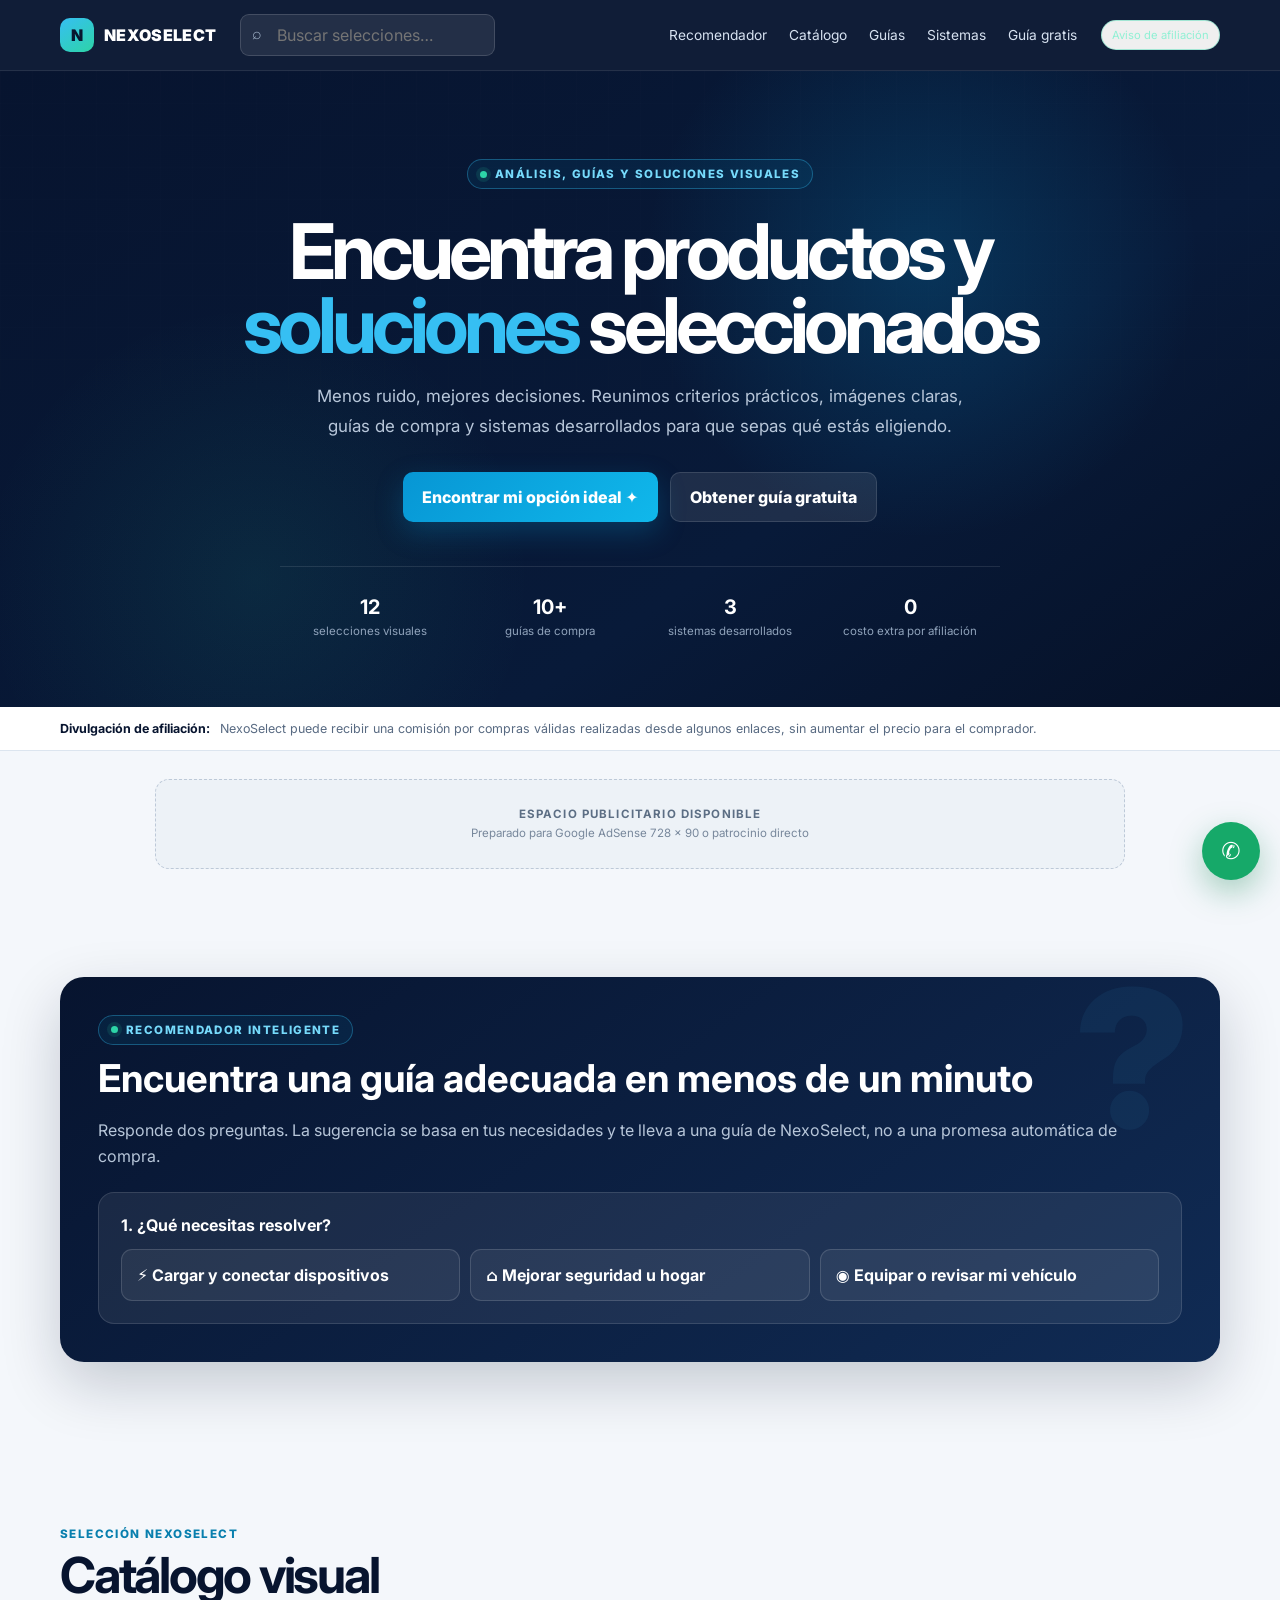
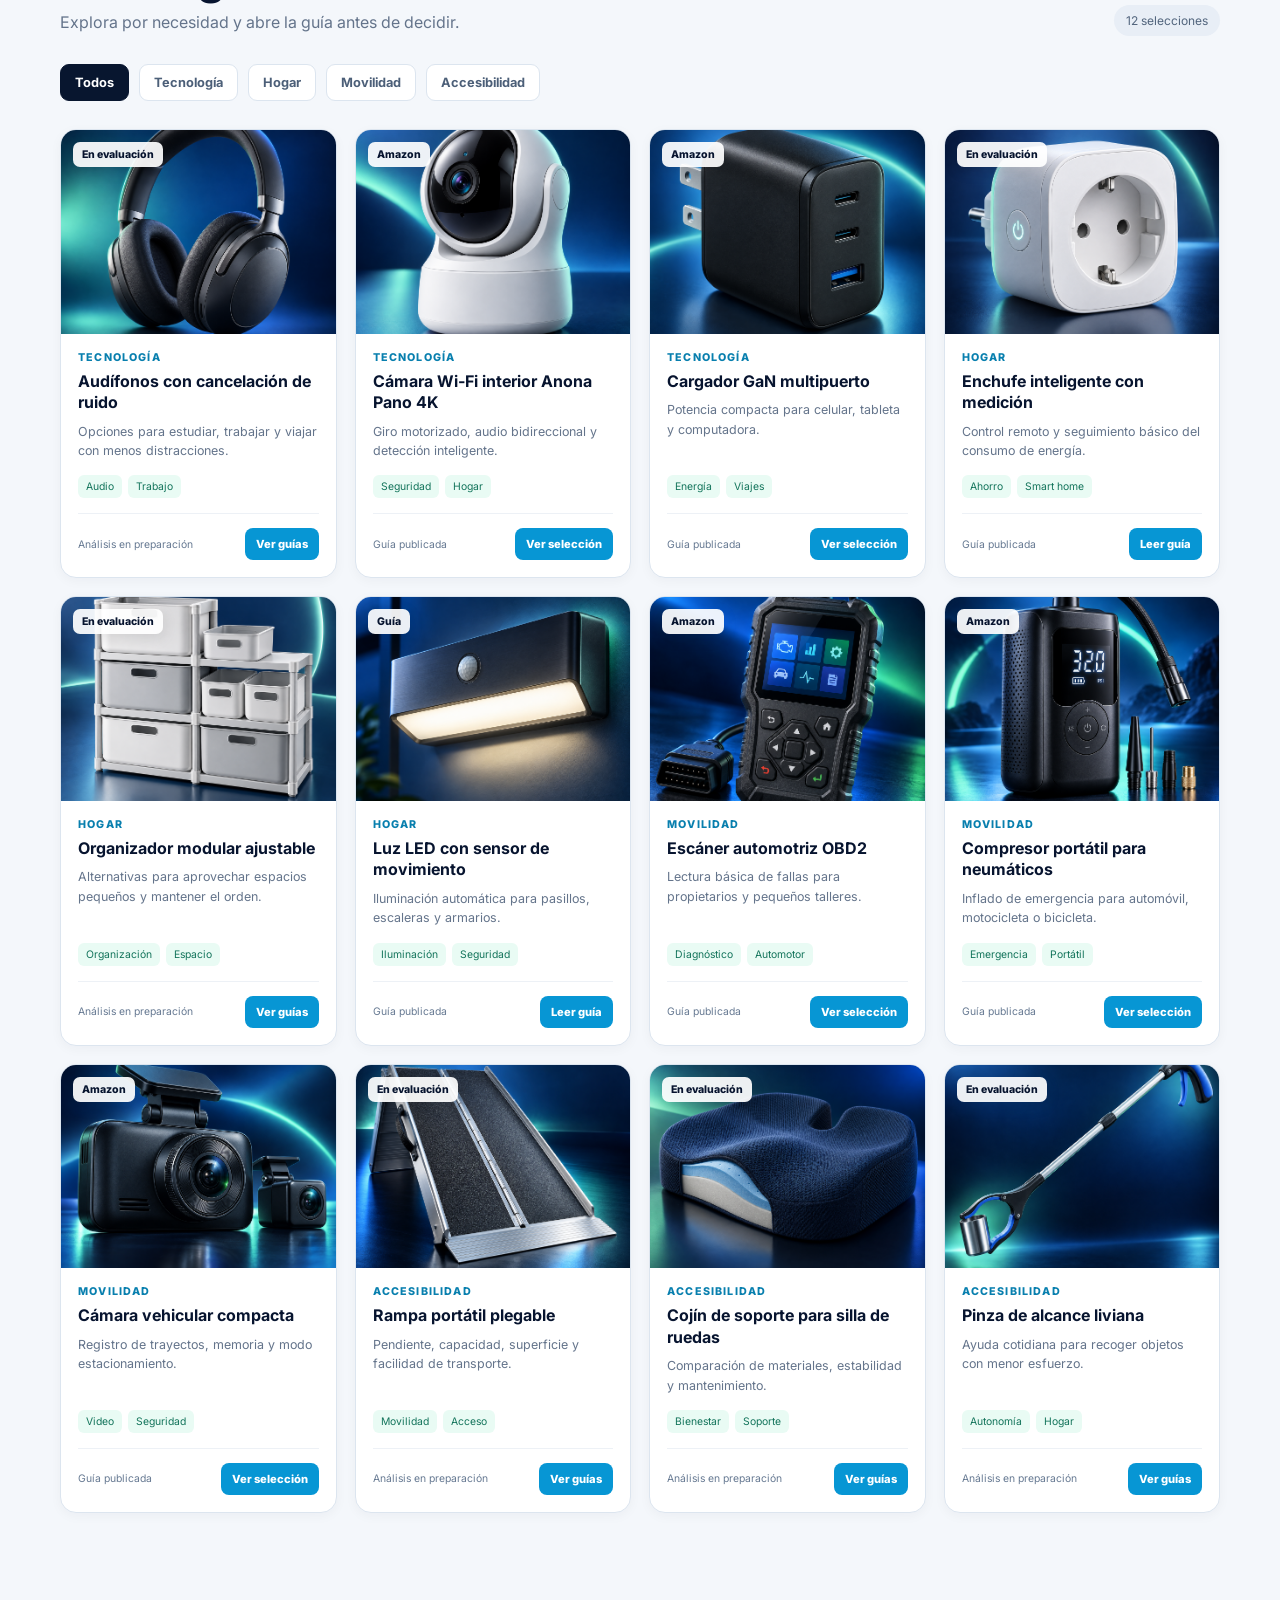
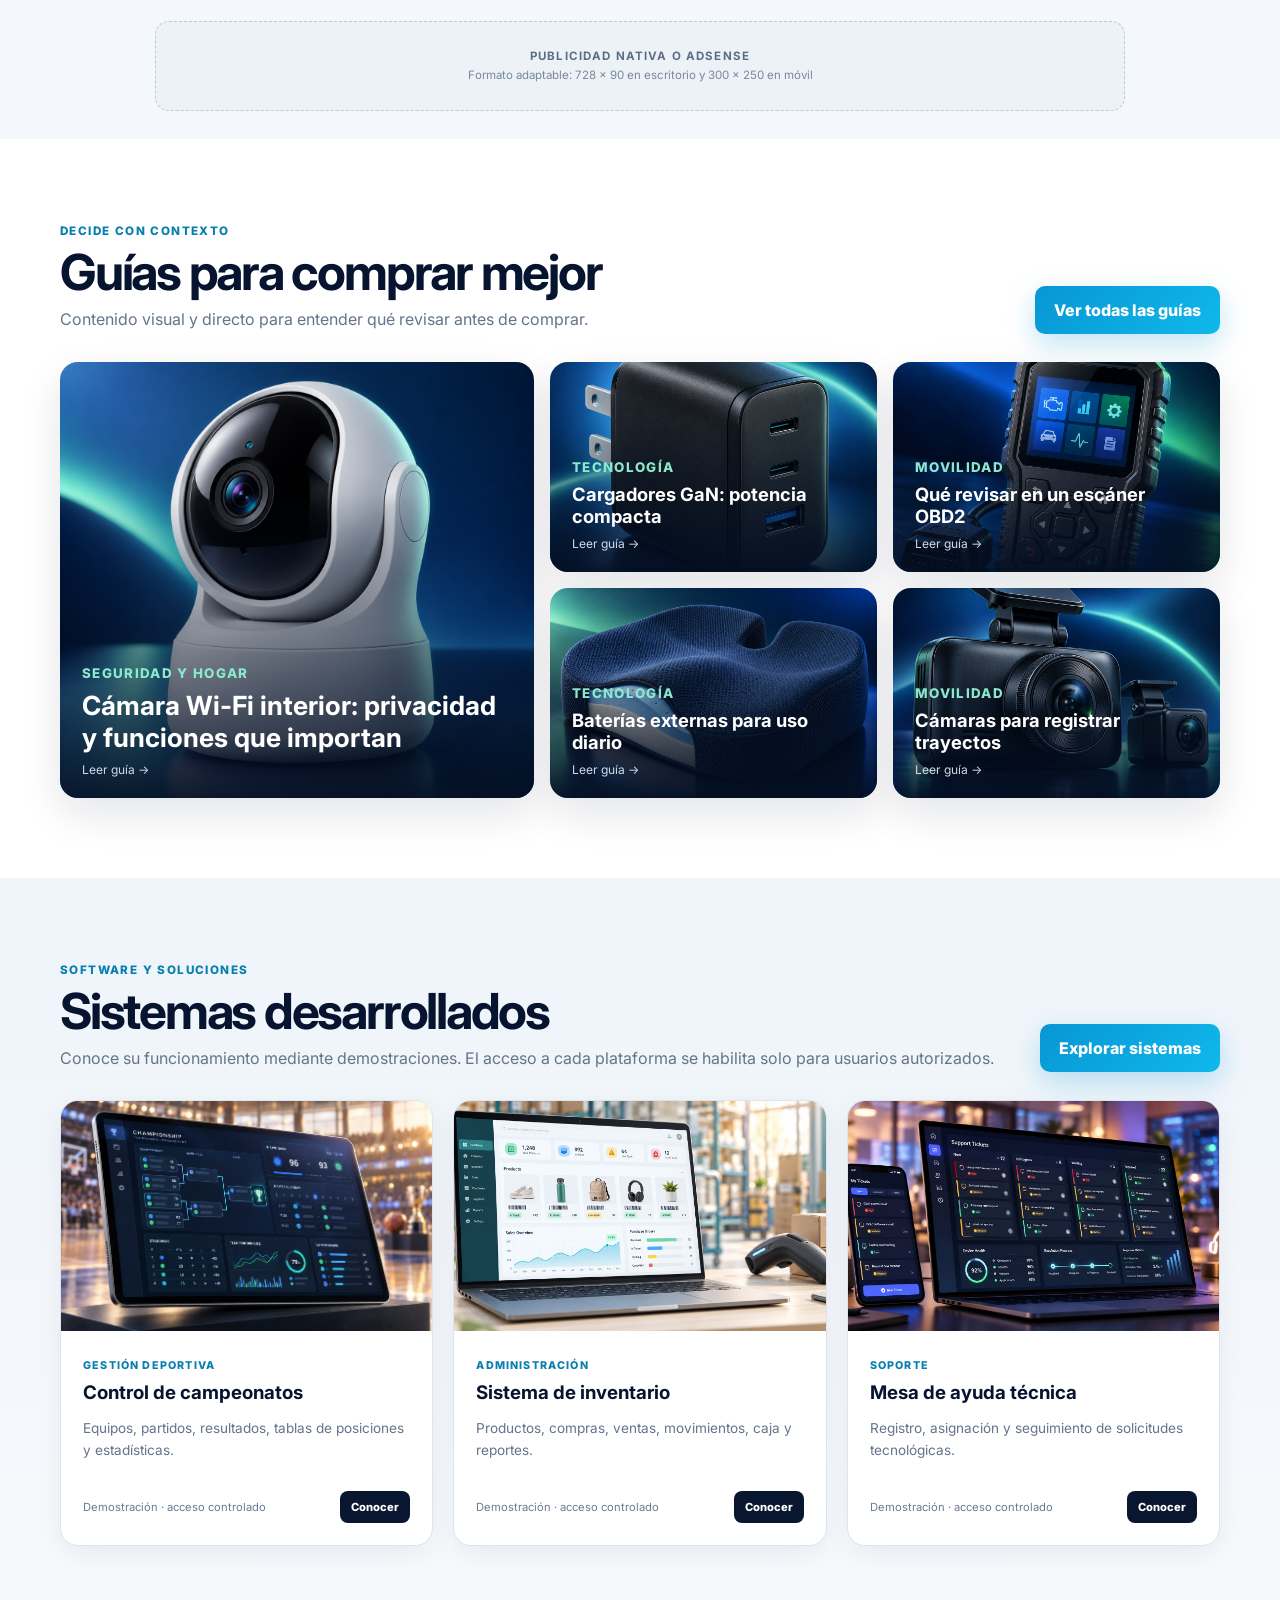
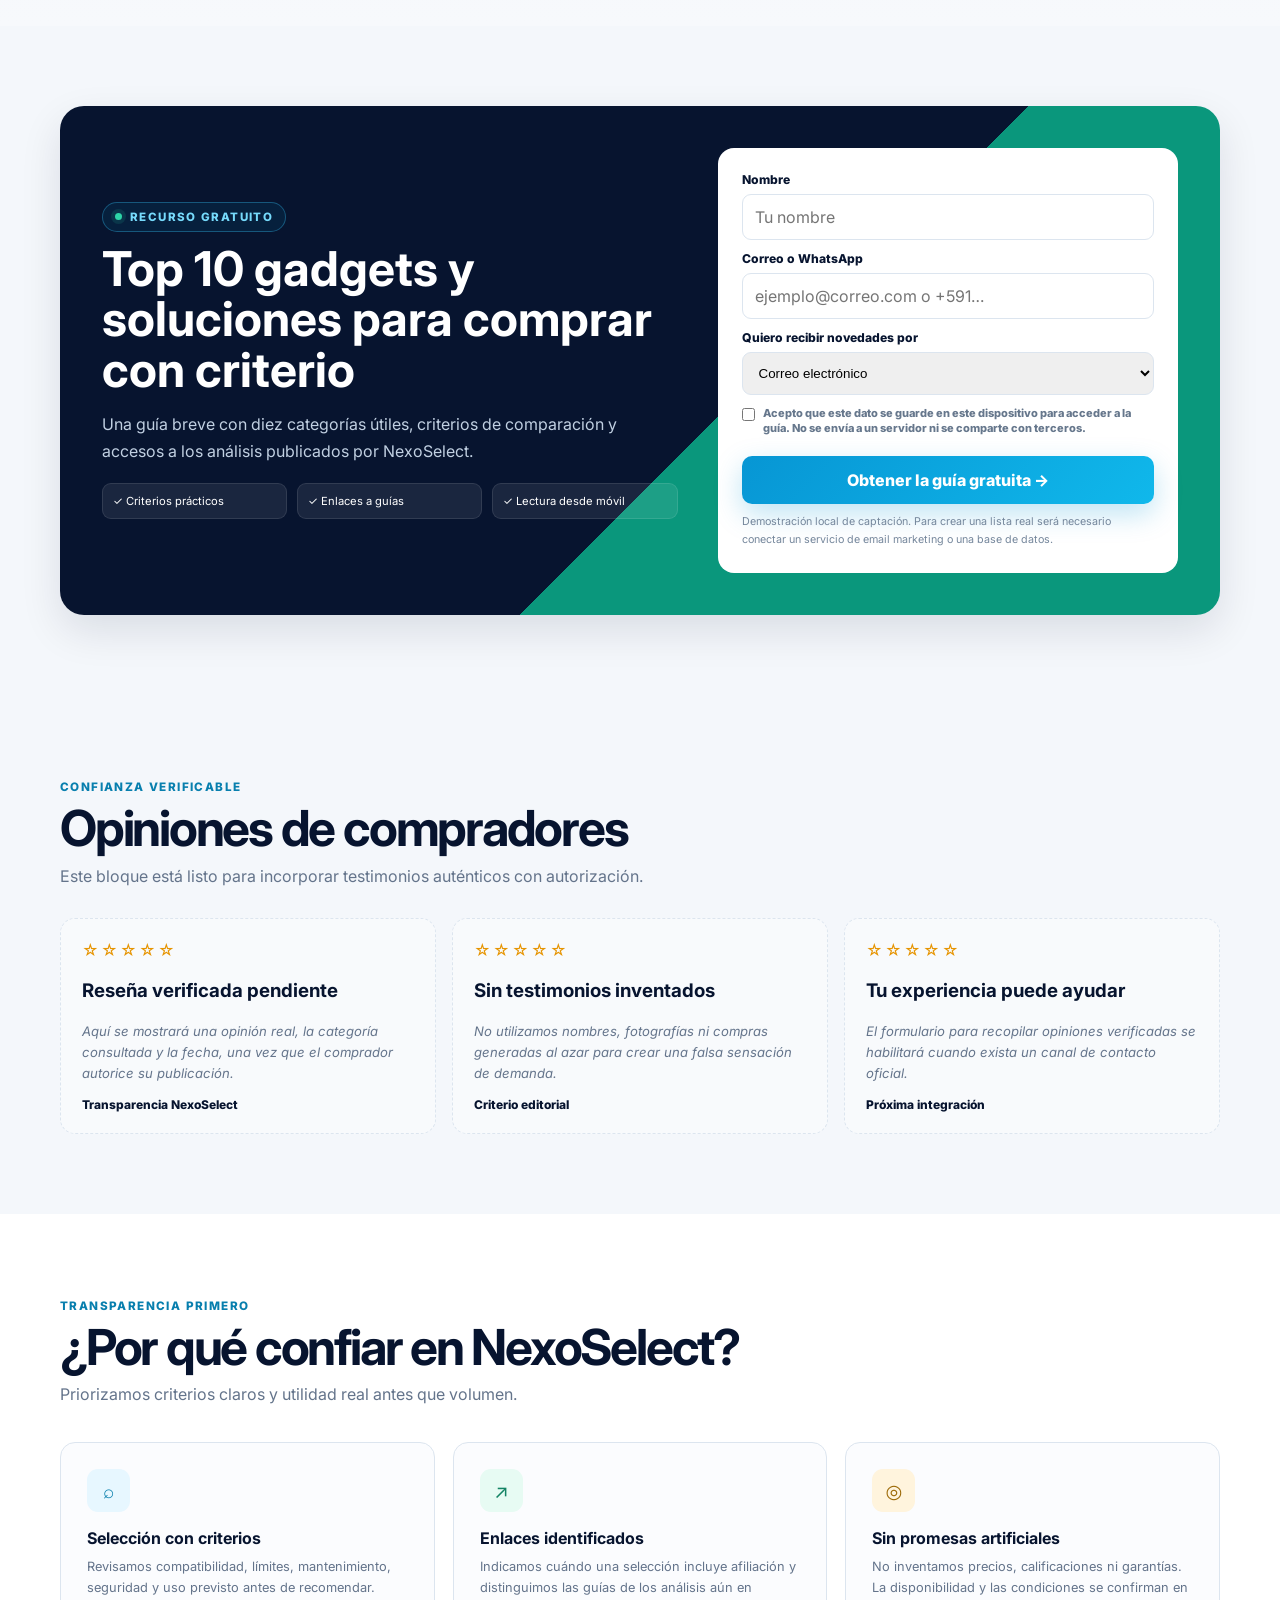
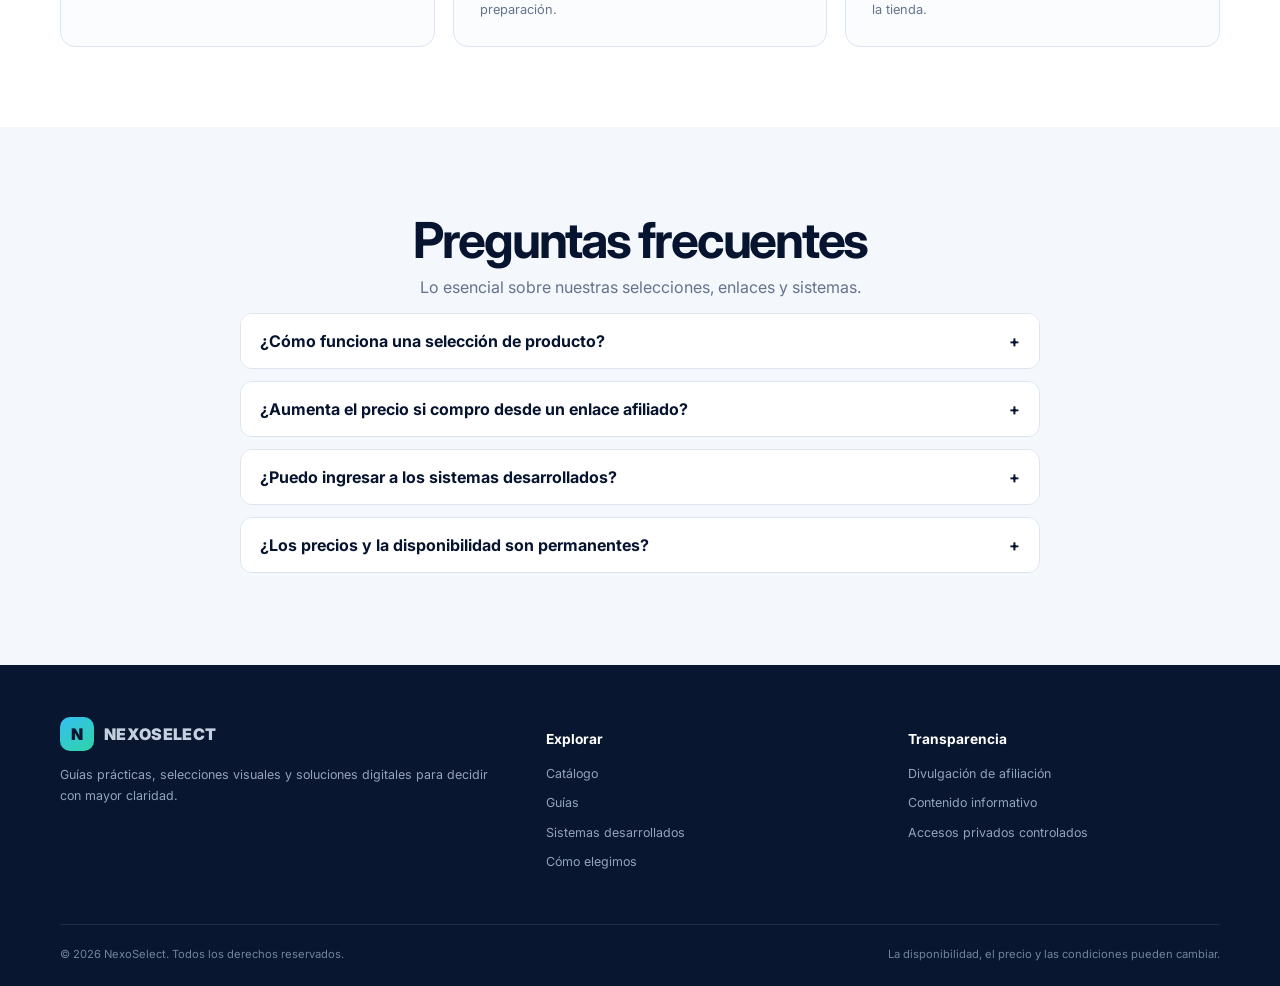
==== commit 9d338c28: "Integra CRO ético, recomendador y captación de leads" ====
--- a/index.html
+++ b/index.html
@@ -22,18 +22,24 @@
     .faq{max-width:800px}.faq h2{text-align:center}.faq>p{text-align:center}.qa{background:#fff;border:1px solid var(--line);border-radius:12px;margin:12px 0;overflow:hidden}.question{width:100%;display:flex;align-items:center;justify-content:space-between;text-align:left;border:0;background:#fff;padding:17px 19px;font-weight:700;color:var(--ink);cursor:pointer}.answer{display:none;padding:0 19px 18px;color:var(--muted);font-size:.85rem;line-height:1.65}.qa.open .answer{display:block}.qa.open .question span{transform:rotate(45deg)}
     footer{background:var(--navy);color:#c4d0df;padding:52px 0 25px}.footer-grid{display:grid;grid-template-columns:1.4fr 1fr 1fr;gap:50px}.footer-brand p,.footer-grid li{font-size:.78rem;line-height:1.7;color:#92a4ba}.footer-grid h3{color:#fff;font-size:.86rem}.footer-grid ul{list-style:none;padding:0}.footer-grid li{margin:8px 0}.footer-grid a:hover{color:#fff}.legal{margin-top:36px;padding-top:22px;border-top:1px solid rgba(255,255,255,.1);display:flex;justify-content:space-between;font-size:.7rem;color:#71849c}
     .modal{position:fixed;inset:0;z-index:80;display:none;place-items:center;background:rgba(2,10,24,.72);padding:20px}.modal.open{display:grid}.modalbox{width:min(560px,100%);background:#fff;border-radius:18px;padding:30px;box-shadow:0 24px 70px rgba(0,0,0,.35)}.modalbox h2{margin:0 0 12px}.modalbox p{color:var(--muted);line-height:1.7}.close{float:right;border:0;background:#edf2f7;border-radius:8px;width:34px;height:34px;cursor:pointer}
-    @media(max-width:980px){.navlinks,.nav-search,.nav-badge{display:none}.menu{display:block}.navlinks.open{display:flex;position:absolute;left:0;right:0;top:70px;background:var(--navy);padding:20px;flex-direction:column;align-items:flex-start}.catalog{grid-template-columns:repeat(3,1fr)}.guide-grid{grid-template-columns:1.3fr 1fr}.guide:nth-child(n+4){display:none}.system-grid{grid-template-columns:1fr}.system{display:grid;grid-template-columns:1fr 1.2fr}.system-media{height:100%}.trust-grid{grid-template-columns:1fr 1fr}.stats{grid-template-columns:repeat(2,1fr);gap:20px}.stat{padding:8px}.footer-grid{grid-template-columns:1fr 1fr}.footer-brand{grid-column:span 2}}
-    @media(max-width:720px){.wrap{width:min(100% - 28px,1160px)}.hero{padding:65px 0 54px}h1{font-size:2.7rem}.actions{flex-direction:column}.stats{font-size:.9rem}.headrow{align-items:flex-start;flex-direction:column}.mobile-search{display:block}.catalog{grid-template-columns:repeat(2,1fr)}.guide-grid{grid-template-columns:1fr;grid-template-rows:350px 200px 200px}.guide:first-child{grid-row:auto}.system{display:block}.system-media{height:220px}.trust-grid{grid-template-columns:1fr}.footer-grid{grid-template-columns:1fr}.footer-brand{grid-column:auto}.legal{flex-direction:column;gap:8px}}
+    .campaign{display:none;background:linear-gradient(90deg,#9a5b00,#dc7900,#7a3400);color:#fff;text-align:center;padding:9px 16px;font-size:.75rem;font-weight:800}.campaign.show{display:block}.campaign time{display:inline-block;margin-left:9px;background:rgba(0,0,0,.24);padding:4px 8px;border-radius:6px;font-variant-numeric:tabular-nums}
+    .adslot{width:min(970px,calc(100% - 28px));min-height:90px;margin:28px auto;display:grid;place-items:center;text-align:center;border:1px dashed #bdc9d8;border-radius:14px;background:#edf2f7;color:#78889c;padding:14px}.adslot strong{display:block;color:#5c6e84;font-size:.72rem;text-transform:uppercase;letter-spacing:.1em}.adslot span{font-size:.72rem}.quiz{background:linear-gradient(145deg,#07142f,#102b54);color:#fff;padding:38px;border-radius:24px;box-shadow:0 22px 60px rgba(7,20,47,.2);position:relative;overflow:hidden}.quiz:after{content:"?";position:absolute;right:30px;top:-35px;font-size:12rem;font-weight:900;color:rgba(54,191,243,.07)}.quiz-inner{position:relative;z-index:1}.quiz h2{font-size:clamp(1.7rem,3vw,2.5rem);margin:10px 0}.quiz p{color:#b7c6d9;line-height:1.65}.quiz-box{margin-top:22px;background:rgba(255,255,255,.07);border:1px solid rgba(255,255,255,.12);border-radius:16px;padding:22px}.quiz-options{display:grid;grid-template-columns:repeat(3,1fr);gap:10px;margin-top:14px}.quiz-options.two{grid-template-columns:repeat(2,1fr)}.quiz-option{border:1px solid rgba(255,255,255,.14);background:rgba(255,255,255,.06);color:#fff;border-radius:11px;padding:15px;text-align:left;font-weight:700;cursor:pointer}.quiz-option:hover{background:rgba(7,150,212,.25);border-color:#46c7f5}.quiz-step[hidden]{display:none}.quiz-result{background:#fff;color:var(--ink);border-radius:14px;padding:20px}.quiz-result p{color:var(--muted)}
+    .leadmagnet{background:linear-gradient(135deg,#07142f 0 58%,#0a977c 58% 100%);color:#fff;border-radius:24px;padding:42px;display:grid;grid-template-columns:1fr .8fr;gap:40px;align-items:center;box-shadow:var(--shadow)}.leadmagnet h2{font-size:clamp(2rem,4vw,3rem);line-height:1.05;margin:12px 0}.leadmagnet p{color:#c1d0e2;line-height:1.7}.lead-form{background:#fff;color:var(--ink);padding:24px;border-radius:16px}.lead-form label{display:block;font-size:.76rem;font-weight:800;margin-bottom:7px}.lead-form input,.lead-form select{width:100%;border:1px solid var(--line);border-radius:9px;padding:12px;margin-bottom:11px}.lead-form .consent{display:flex;align-items:flex-start;gap:8px;color:#66778c;font-size:.69rem;line-height:1.4}.lead-form .consent input{width:auto;margin:2px 0}.lead-form .btn{width:100%;margin-top:12px}.form-note{font-size:.67rem!important;color:#74869b!important;margin:9px 0 0!important}.benefits{display:grid;grid-template-columns:repeat(3,1fr);gap:10px;margin-top:18px}.benefits span{font-size:.7rem;background:rgba(255,255,255,.08);border:1px solid rgba(255,255,255,.1);border-radius:9px;padding:10px}
+    .proof-grid{display:grid;grid-template-columns:repeat(3,1fr);gap:16px}.proof-card{background:#fff;border:1px solid var(--line);border-radius:15px;padding:21px}.proof-card .stars{color:#e69400;letter-spacing:2px}.proof-card p{color:var(--muted);font-size:.82rem;line-height:1.6}.proof-card footer{background:none;color:var(--ink);padding:0;font-size:.75rem;font-weight:800}.proof-card.placeholder{border-style:dashed;background:#f8fafc}.proof-card.placeholder p{font-style:italic}
+    .community{position:fixed;right:20px;bottom:20px;z-index:55}.community-main{width:58px;height:58px;border:0;border-radius:50%;background:#16a969;color:#fff;font-size:1.45rem;box-shadow:0 12px 32px rgba(13,128,77,.35);cursor:pointer}.community-panel{display:none;position:absolute;right:0;bottom:70px;width:280px;background:#fff;border:1px solid var(--line);border-radius:15px;padding:18px;box-shadow:var(--shadow)}.community.open .community-panel{display:block}.community-panel h3{margin:0 0 8px}.community-panel p{color:var(--muted);font-size:.76rem;line-height:1.5}.community-link{display:block;text-align:center;border-radius:9px;padding:11px;margin-top:8px;background:#e9f9f1;color:#08784a;font-size:.78rem;font-weight:800}.activity{position:fixed;left:20px;bottom:20px;z-index:54;max-width:320px;background:#fff;border:1px solid var(--line);border-radius:13px;padding:13px 16px;box-shadow:var(--shadow);font-size:.76rem;transform:translateY(120px);opacity:0;transition:.35s}.activity.show{transform:none;opacity:1}.activity strong{display:block;margin-bottom:3px}.lead-success{display:none;background:#e5f9f1;color:#08784a;border-radius:9px;padding:11px;font-size:.76rem;font-weight:700;margin-top:10px}.lead-success.show{display:block}
+    @media(max-width:980px){.navlinks,.nav-search,.nav-badge{display:none}.menu{display:block}.navlinks.open{display:flex;position:absolute;left:0;right:0;top:70px;background:var(--navy);padding:20px;flex-direction:column;align-items:flex-start}.catalog{grid-template-columns:repeat(3,1fr)}.guide-grid{grid-template-columns:1.3fr 1fr}.guide:nth-child(n+4){display:none}.system-grid{grid-template-columns:1fr}.system{display:grid;grid-template-columns:1fr 1.2fr}.system-media{height:100%}.trust-grid,.proof-grid{grid-template-columns:1fr 1fr}.stats{grid-template-columns:repeat(2,1fr);gap:20px}.stat{padding:8px}.footer-grid{grid-template-columns:1fr 1fr}.footer-brand{grid-column:span 2}}
+    @media(max-width:720px){.wrap{width:min(100% - 28px,1160px)}.hero{padding:65px 0 54px}h1{font-size:2.7rem}.actions{flex-direction:column}.stats{font-size:.9rem}.headrow{align-items:flex-start;flex-direction:column}.mobile-search{display:block}.catalog{grid-template-columns:repeat(2,1fr)}.guide-grid{grid-template-columns:1fr;grid-template-rows:350px 200px 200px}.guide:first-child{grid-row:auto}.system{display:block}.system-media{height:220px}.trust-grid,.proof-grid{grid-template-columns:1fr}.footer-grid{grid-template-columns:1fr}.footer-brand{grid-column:auto}.legal{flex-direction:column;gap:8px}.quiz{padding:25px}.quiz-options,.quiz-options.two{grid-template-columns:1fr}.leadmagnet{grid-template-columns:1fr;padding:26px;background:linear-gradient(155deg,#07142f 0 65%,#087962 65%)}.benefits{grid-template-columns:1fr}.adslot{min-height:250px;max-width:300px}.community{right:14px;bottom:14px}.activity{left:14px;bottom:84px;max-width:calc(100% - 28px)}}
     @media(max-width:470px){.catalog{grid-template-columns:1fr}.hero h1{font-size:2.25rem}.disclosure .wrap{align-items:flex-start}.count{display:none}}
   </style>
 </head>
 <body>
+  <div class="campaign" id="campaign" aria-live="polite"><span id="campaignLabel">Campaña especial</span><time id="campaignTimer">00d 00h 00m 00s</time></div>
   <a class="skip" href="#catalogo">Saltar al catálogo</a>
   <header class="top">
     <nav class="nav wrap" aria-label="Navegación principal">
       <a class="brand" href="#inicio"><span class="mark">N</span>NEXOSELECT</a>
       <div class="nav-search"><span>⌕</span><input id="desktopSearch" type="search" placeholder="Buscar selecciones…" aria-label="Buscar selecciones"></div>
-      <div class="navlinks" id="navlinks"><a href="#catalogo">Catálogo</a><a href="#guias">Guías</a><a href="#sistemas">Sistemas</a><a href="#metodo">Cómo elegimos</a><a href="#preguntas">Preguntas</a></div>
+      <div class="navlinks" id="navlinks"><a href="#recomendador">Recomendador</a><a href="#catalogo">Catálogo</a><a href="#guias">Guías</a><a href="#sistemas">Sistemas</a><a href="#lead-magnet">Guía gratis</a></div>
       <button class="nav-badge" id="disclosureOpen">Aviso de afiliación</button>
       <button class="menu" id="menu" aria-label="Abrir menú">☰</button>
     </nav>
@@ -45,11 +51,19 @@
         <span class="eyebrow"><span class="dot"></span>Análisis, guías y soluciones visuales</span>
         <h1>Encuentra productos y <span class="accent">soluciones</span> seleccionados</h1>
         <p class="lead">Menos ruido, mejores decisiones. Reunimos criterios prácticos, imágenes claras, guías de compra y sistemas desarrollados para que sepas qué estás eligiendo.</p>
-        <div class="actions"><a class="btn btn-primary" href="#catalogo">Explorar selecciones ↓</a><a class="btn btn-secondary" href="#metodo">Conocer el método</a></div>
+        <div class="actions"><a class="btn btn-primary" href="#recomendador">Encontrar mi opción ideal ✦</a><a class="btn btn-secondary" href="#lead-magnet">Obtener guía gratuita</a></div>
         <div class="stats"><div class="stat"><strong>12</strong><span>selecciones visuales</span></div><div class="stat"><strong>10+</strong><span>guías de compra</span></div><div class="stat"><strong>3</strong><span>sistemas desarrollados</span></div><div class="stat"><strong>0</strong><span>costo extra por afiliación</span></div></div>
       </div>
     </section>
     <div class="disclosure"><div class="wrap"><strong>Divulgación de afiliación:</strong><span>NexoSelect puede recibir una comisión por compras válidas realizadas desde algunos enlaces, sin aumentar el precio para el comprador.</span></div></div>
+
+    <div class="adslot" aria-label="Espacio publicitario"><div><strong>Espacio publicitario disponible</strong><span>Preparado para Google AdSense 728 × 90 o patrocinio directo</span></div></div>
+
+    <section id="recomendador"><div class="wrap"><div class="quiz"><div class="quiz-inner"><span class="eyebrow"><span class="dot"></span>Recomendador inteligente</span><h2>Encuentra una guía adecuada en menos de un minuto</h2><p>Responde dos preguntas. La sugerencia se basa en tus necesidades y te lleva a una guía de NexoSelect, no a una promesa automática de compra.</p><div class="quiz-box">
+      <div class="quiz-step" id="quizStep1"><strong>1. ¿Qué necesitas resolver?</strong><div class="quiz-options"><button class="quiz-option" data-goal="tech">⚡ Cargar y conectar dispositivos</button><button class="quiz-option" data-goal="home">⌂ Mejorar seguridad u hogar</button><button class="quiz-option" data-goal="mobility">◉ Equipar o revisar mi vehículo</button></div></div>
+      <div class="quiz-step" id="quizStep2" hidden><strong>2. ¿Qué rango quieres priorizar?</strong><div class="quiz-options two"><button class="quiz-option" data-budget="value">Ahorro y utilidad esencial</button><button class="quiz-option" data-budget="premium">Más funciones y rendimiento</button></div></div>
+      <div class="quiz-step quiz-result" id="quizResult" hidden><span class="category">Coincidencia recomendada</span><h3 id="quizTitle"></h3><p id="quizDescription"></p><div class="actions" style="justify-content:flex-start;margin:16px 0 0"><a class="btn btn-primary" id="quizLink" href="guias/">Ver guía recomendada →</a><button class="btn" id="quizReset">Reiniciar</button></div></div>
+    </div></div></div></div></section>
 
     <section id="catalogo">
       <div class="wrap">
@@ -72,6 +86,8 @@
       </div>
     </section>
 
+    <div class="adslot" aria-label="Espacio publicitario"><div><strong>Publicidad nativa o AdSense</strong><span>Formato adaptable: 728 × 90 en escritorio y 300 × 250 en móvil</span></div></div>
+
     <section class="feature-band" id="guias"><div class="wrap"><div class="headrow"><div><span class="kicker">Decide con contexto</span><h2 class="section-title">Guías para comprar mejor</h2><p class="section-copy">Contenido visual y directo para entender qué revisar antes de comprar.</p></div><a class="btn btn-primary" href="guias/">Ver todas las guías</a></div><div class="guide-grid">
       <a class="guide" href="guias/camaras-wifi.html"><img src="ChatGPT%20Image%2020%20sept%202026,%2010_33_46%20a.m.%20(3).png" alt="Guía de cámaras Wi-Fi"><div class="guide-copy"><small>Seguridad y hogar</small><h3>Cámara Wi‑Fi interior: privacidad y funciones que importan</h3><span>Leer guía →</span></div></a>
       <a class="guide" href="guias/cargadores-gan.html"><img src="ChatGPT%20Image%2020%20sept%202026,%2010_33_46%20a.m.%20(1).png" alt="Guía de cargadores GaN"><div class="guide-copy"><small>Tecnología</small><h3>Cargadores GaN: potencia compacta</h3><span>Leer guía →</span></div></a>
@@ -86,6 +102,10 @@
       <article class="system"><div class="system-media"><img src="sistemas/SISTEMAS_2.png" alt="Mesa de ayuda técnica" loading="lazy"></div><div class="system-body"><span class="category">Soporte</span><h3>Mesa de ayuda técnica</h3><p>Registro, asignación y seguimiento de solicitudes tecnológicas.</p><div class="system-foot"><span class="lock">Demostración · acceso controlado</span><a class="smallbtn" href="sistemas/">Conocer</a></div></div></article>
     </div></div></section>
 
+    <section id="lead-magnet"><div class="wrap"><div class="leadmagnet"><div><span class="eyebrow"><span class="dot"></span>Recurso gratuito</span><h2>Top 10 gadgets y soluciones para comprar con criterio</h2><p>Una guía breve con diez categorías útiles, criterios de comparación y accesos a los análisis publicados por NexoSelect.</p><div class="benefits"><span>✓ Criterios prácticos</span><span>✓ Enlaces a guías</span><span>✓ Lectura desde móvil</span></div></div><form class="lead-form" id="leadForm"><label for="leadName">Nombre</label><input id="leadName" name="name" autocomplete="name" required placeholder="Tu nombre"><label for="leadContact">Correo o WhatsApp</label><input id="leadContact" name="contact" required placeholder="ejemplo@correo.com o +591…"><label for="leadChannel">Quiero recibir novedades por</label><select id="leadChannel" name="channel"><option value="correo">Correo electrónico</option><option value="whatsapp">WhatsApp</option></select><label class="consent"><input id="leadConsent" type="checkbox" required><span>Acepto que este dato se guarde en este dispositivo para acceder a la guía. No se envía a un servidor ni se comparte con terceros.</span></label><button class="btn btn-primary" type="submit">Obtener la guía gratuita →</button><p class="form-note">Demostración local de captación. Para crear una lista real será necesario conectar un servicio de email marketing o una base de datos.</p><div class="lead-success" id="leadSuccess">Datos guardados en este dispositivo. Abriendo la guía…</div></form></div></div></section>
+
+    <section aria-labelledby="reviews-title"><div class="wrap"><div class="headrow"><div><span class="kicker">Confianza verificable</span><h2 class="section-title" id="reviews-title">Opiniones de compradores</h2><p class="section-copy">Este bloque está listo para incorporar testimonios auténticos con autorización.</p></div></div><div class="proof-grid"><article class="proof-card placeholder"><div class="stars">☆☆☆☆☆</div><h3>Reseña verificada pendiente</h3><p>Aquí se mostrará una opinión real, la categoría consultada y la fecha, una vez que el comprador autorice su publicación.</p><footer>Transparencia NexoSelect</footer></article><article class="proof-card placeholder"><div class="stars">☆☆☆☆☆</div><h3>Sin testimonios inventados</h3><p>No utilizamos nombres, fotografías ni compras generadas al azar para crear una falsa sensación de demanda.</p><footer>Criterio editorial</footer></article><article class="proof-card placeholder"><div class="stars">☆☆☆☆☆</div><h3>Tu experiencia puede ayudar</h3><p>El formulario para recopilar opiniones verificadas se habilitará cuando exista un canal de contacto oficial.</p><footer>Próxima integración</footer></article></div></div></section>
+
     <section class="trust" id="metodo"><div class="wrap"><div class="headrow"><div><span class="kicker">Transparencia primero</span><h2 class="section-title">¿Por qué confiar en NexoSelect?</h2><p class="section-copy">Priorizamos criterios claros y utilidad real antes que volumen.</p></div></div><div class="trust-grid"><article class="trust-card"><div class="icon">⌕</div><h3>Selección con criterios</h3><p>Revisamos compatibilidad, límites, mantenimiento, seguridad y uso previsto antes de recomendar.</p></article><article class="trust-card"><div class="icon">↗</div><h3>Enlaces identificados</h3><p>Indicamos cuándo una selección incluye afiliación y distinguimos las guías de los análisis aún en preparación.</p></article><article class="trust-card"><div class="icon">◎</div><h3>Sin promesas artificiales</h3><p>No inventamos precios, calificaciones ni garantías. La disponibilidad y las condiciones se confirman en la tienda.</p></article></div></div></section>
 
     <section id="preguntas"><div class="wrap faq"><h2 class="section-title">Preguntas frecuentes</h2><p class="section-copy">Lo esencial sobre nuestras selecciones, enlaces y sistemas.</p><div class="qa"><button class="question">¿Cómo funciona una selección de producto?<span>+</span></button><div class="answer">Primero definimos el uso, después revisamos compatibilidad, límites y costos asociados. Cuando existe una guía publicada, puedes abrirla desde la tarjeta del producto.</div></div><div class="qa"><button class="question">¿Aumenta el precio si compro desde un enlace afiliado?<span>+</span></button><div class="answer">No. Una compra válida puede generar una comisión para NexoSelect, pero no incrementa el precio para el comprador.</div></div><div class="qa"><button class="question">¿Puedo ingresar a los sistemas desarrollados?<span>+</span></button><div class="answer">Solo los usuarios autorizados reciben acceso. Los demás visitantes pueden consultar las demostraciones y videos disponibles en la sección Sistemas.</div></div><div class="qa"><button class="question">¿Los precios y la disponibilidad son permanentes?<span>+</span></button><div class="answer">No. Pueden cambiar en cualquier momento. Por eso la información comercial definitiva debe confirmarse en la tienda enlazada.</div></div></div></section>
@@ -94,6 +114,9 @@
   <footer><div class="wrap"><div class="footer-grid"><div class="footer-brand"><a class="brand" href="#inicio"><span class="mark">N</span>NEXOSELECT</a><p>Guías prácticas, selecciones visuales y soluciones digitales para decidir con mayor claridad.</p></div><div><h3>Explorar</h3><ul><li><a href="#catalogo">Catálogo</a></li><li><a href="guias/">Guías</a></li><li><a href="sistemas/">Sistemas desarrollados</a></li><li><a href="#metodo">Cómo elegimos</a></li></ul></div><div><h3>Transparencia</h3><ul><li><button id="footerDisclosure" style="border:0;background:none;color:inherit;padding:0;cursor:pointer">Divulgación de afiliación</button></li><li>Contenido informativo</li><li>Accesos privados controlados</li></ul></div></div><div class="legal"><span>© 2026 NexoSelect. Todos los derechos reservados.</span><span>La disponibilidad, el precio y las condiciones pueden cambiar.</span></div></div></footer>
 
   <div class="modal" id="modal" role="dialog" aria-modal="true" aria-labelledby="modalTitle"><div class="modalbox"><button class="close" id="closeModal" aria-label="Cerrar">×</button><h2 id="modalTitle">Divulgación de afiliación</h2><p>NexoSelect participa en programas de afiliación. Algunos enlaces pueden generar una comisión si realizas una compra válida, sin aumentar el precio para ti.</p><p>Las selecciones se presentan con fines informativos. Verifica siempre precio, disponibilidad, compatibilidad, condiciones de envío y políticas directamente en la tienda.</p></div></div>
+  <div class="modal" id="leadModal" role="dialog" aria-modal="true" aria-labelledby="leadModalTitle"><div class="modalbox"><button class="close" id="closeLeadModal" aria-label="Cerrar">×</button><span class="category">Regalo de bienvenida</span><h2 id="leadModalTitle">Obtén la guía Top 10 de NexoSelect</h2><p>Recibe acceso inmediato a la guía y guarda tus datos únicamente en este dispositivo.</p><button class="btn btn-primary" id="goToLead">Completar datos →</button><button class="btn" id="dismissLead">Ahora no</button></div></div>
+  <div class="community" id="community"><button class="community-main" id="communityButton" aria-label="Abrir comunidad VIP">✆</button><div class="community-panel"><h3>Comunidad NexoSelect</h3><p>El widget está preparado para WhatsApp o Telegram. El enlace oficial se activará cuando configures el número o canal.</p><a class="community-link" id="communityLink" href="#lead-magnet">Avisarme cuando esté disponible</a></div></div>
+  <div class="activity" id="activity"><strong>Actividad en este dispositivo</strong><span id="activityText">Explora una guía para guardar tu actividad reciente.</span></div>
   <script>
     const products=[...document.querySelectorAll('.product')], filters=[...document.querySelectorAll('.filter')], desktop=document.getElementById('desktopSearch'), mobile=document.getElementById('mobileSearch'), count=document.getElementById('count');let active='all';
     function apply(){const q=(desktop.value||mobile.value||'').toLowerCase().trim();let visible=0;products.forEach(p=>{const ok=(active==='all'||p.dataset.category===active)&&(!q||p.dataset.search.includes(q)||p.textContent.toLowerCase().includes(q));p.classList.toggle('hidden',!ok);if(ok)visible++});count.textContent=visible+' '+(visible===1?'selección':'selecciones')}
@@ -101,6 +124,37 @@
     document.querySelectorAll('.question').forEach(q=>q.addEventListener('click',()=>q.parentElement.classList.toggle('open')));
     const modal=document.getElementById('modal');function openModal(){modal.classList.add('open')}function closeModal(){modal.classList.remove('open')}document.getElementById('disclosureOpen').onclick=openModal;document.getElementById('footerDisclosure').onclick=openModal;document.getElementById('closeModal').onclick=closeModal;modal.addEventListener('click',e=>{if(e.target===modal)closeModal()});document.addEventListener('keydown',e=>{if(e.key==='Escape')closeModal()});
     document.getElementById('menu').onclick=()=>document.getElementById('navlinks').classList.toggle('open');document.querySelectorAll('#navlinks a').forEach(a=>a.onclick=()=>document.getElementById('navlinks').classList.remove('open'));
+
+    // Campaña real y configurable. Permanece oculta hasta definir una fecha auténtica.
+    const campaignConfig={enabled:false,label:'La campaña destacada termina en',endsAt:'2026-09-30T23:59:59-04:00'};
+    function startCampaign(){if(!campaignConfig.enabled)return;const bar=document.getElementById('campaign'),timer=document.getElementById('campaignTimer');bar.classList.add('show');document.getElementById('campaignLabel').textContent=campaignConfig.label;const tick=()=>{const left=new Date(campaignConfig.endsAt)-Date.now();if(left<=0){bar.classList.remove('show');return}const d=Math.floor(left/86400000),h=Math.floor(left/3600000)%24,m=Math.floor(left/60000)%60,s=Math.floor(left/1000)%60;timer.textContent=`${d}d ${String(h).padStart(2,'0')}h ${String(m).padStart(2,'0')}m ${String(s).padStart(2,'0')}s`};tick();setInterval(tick,1000)}
+
+    // Recomendador basado en necesidades; conduce a guías editoriales existentes.
+    const recommendations={
+      'tech-value':{title:'Cargador GaN multipuerto',description:'Una opción compacta para centralizar la carga diaria. Revisa potencia total, puertos y compatibilidad.',url:'guias/cargadores-gan.html'},
+      'tech-premium':{title:'Batería externa con carga rápida',description:'Prioriza capacidad real, potencia USB-C, seguridad y peso antes de elegir.',url:'guias/baterias-externas.html'},
+      'home-value':{title:'Luz LED con sensor',description:'Una mejora sencilla para pasillos, escaleras y armarios sin dejar luces encendidas.',url:'guias/luces-sensor.html'},
+      'home-premium':{title:'Cámara Wi‑Fi interior',description:'Compara almacenamiento, privacidad, visión nocturna y funciones que requieren suscripción.',url:'guias/camaras-wifi.html'},
+      'mobility-value':{title:'Escáner automotriz OBD2',description:'Útil para una primera lectura de fallas. Confirma protocolos compatibles con tu vehículo.',url:'guias/escaner-obd2.html'},
+      'mobility-premium':{title:'Cámara vehicular frontal y trasera',description:'Revisa resolución, tarjeta de memoria, visión nocturna y modo estacionamiento.',url:'guias/camaras-vehiculares.html'}
+    };let quizGoal='';
+    document.querySelectorAll('[data-goal]').forEach(b=>b.onclick=()=>{quizGoal=b.dataset.goal;document.getElementById('quizStep1').hidden=true;document.getElementById('quizStep2').hidden=false});
+    document.querySelectorAll('[data-budget]').forEach(b=>b.onclick=()=>{const item=recommendations[quizGoal+'-'+b.dataset.budget];document.getElementById('quizStep2').hidden=true;document.getElementById('quizTitle').textContent=item.title;document.getElementById('quizDescription').textContent=item.description;document.getElementById('quizLink').href=item.url;document.getElementById('quizResult').hidden=false;localStorage.setItem('nexoselect_quiz',JSON.stringify({goal:quizGoal,budget:b.dataset.budget,result:item.title,date:new Date().toISOString()}))});
+    document.getElementById('quizReset').onclick=()=>{quizGoal='';document.getElementById('quizResult').hidden=true;document.getElementById('quizStep2').hidden=true;document.getElementById('quizStep1').hidden=false};
+
+    // Captación local con consentimiento explícito.
+    const leadModal=document.getElementById('leadModal');
+    function closeLead(){leadModal.classList.remove('open');sessionStorage.setItem('nexoselect_lead_dismissed','1')}
+    document.getElementById('closeLeadModal').onclick=closeLead;document.getElementById('dismissLead').onclick=closeLead;document.getElementById('goToLead').onclick=()=>{closeLead();document.getElementById('lead-magnet').scrollIntoView({behavior:'smooth'})};
+    document.getElementById('leadForm').addEventListener('submit',e=>{e.preventDefault();const contact=document.getElementById('leadContact').value.trim(),name=document.getElementById('leadName').value.trim(),channel=document.getElementById('leadChannel').value;if(!document.getElementById('leadConsent').checked)return;let leads=[];try{leads=JSON.parse(localStorage.getItem('nexoselect_leads')||'[]')}catch{}if(!leads.some(x=>x.contact.toLowerCase()===contact.toLowerCase()))leads.push({name,contact,channel,consent:true,date:new Date().toISOString()});localStorage.setItem('nexoselect_leads',JSON.stringify(leads));localStorage.setItem('nexoselect_lead_complete','1');document.getElementById('leadSuccess').classList.add('show');setTimeout(()=>location.href='guias/top-10-rentables.html',900)});
+
+    // Actividad auténtica: solo refleja clics realizados en este navegador.
+    const activity=document.getElementById('activity'),activityText=document.getElementById('activityText');
+    document.querySelectorAll('.product a,.guide,.system a').forEach(link=>link.addEventListener('click',()=>{const title=link.closest('.product,.guide,.system')?.querySelector('h3')?.textContent||link.textContent.trim();localStorage.setItem('nexoselect_recent',JSON.stringify({title,date:new Date().toISOString()}))}));
+    function showRecent(){let recent;try{recent=JSON.parse(localStorage.getItem('nexoselect_recent'))}catch{}if(!recent)return;activityText.textContent=`Tu consulta reciente: ${recent.title}`;activity.classList.add('show');setTimeout(()=>activity.classList.remove('show'),5500)}
+
+    const community=document.getElementById('community');document.getElementById('communityButton').onclick=()=>community.classList.toggle('open');
+    startCampaign();setTimeout(()=>{if(!localStorage.getItem('nexoselect_lead_complete')&&!sessionStorage.getItem('nexoselect_lead_dismissed'))leadModal.classList.add('open')},9000);setTimeout(showRecent,14000);
   </script>
 </body>
 </html>
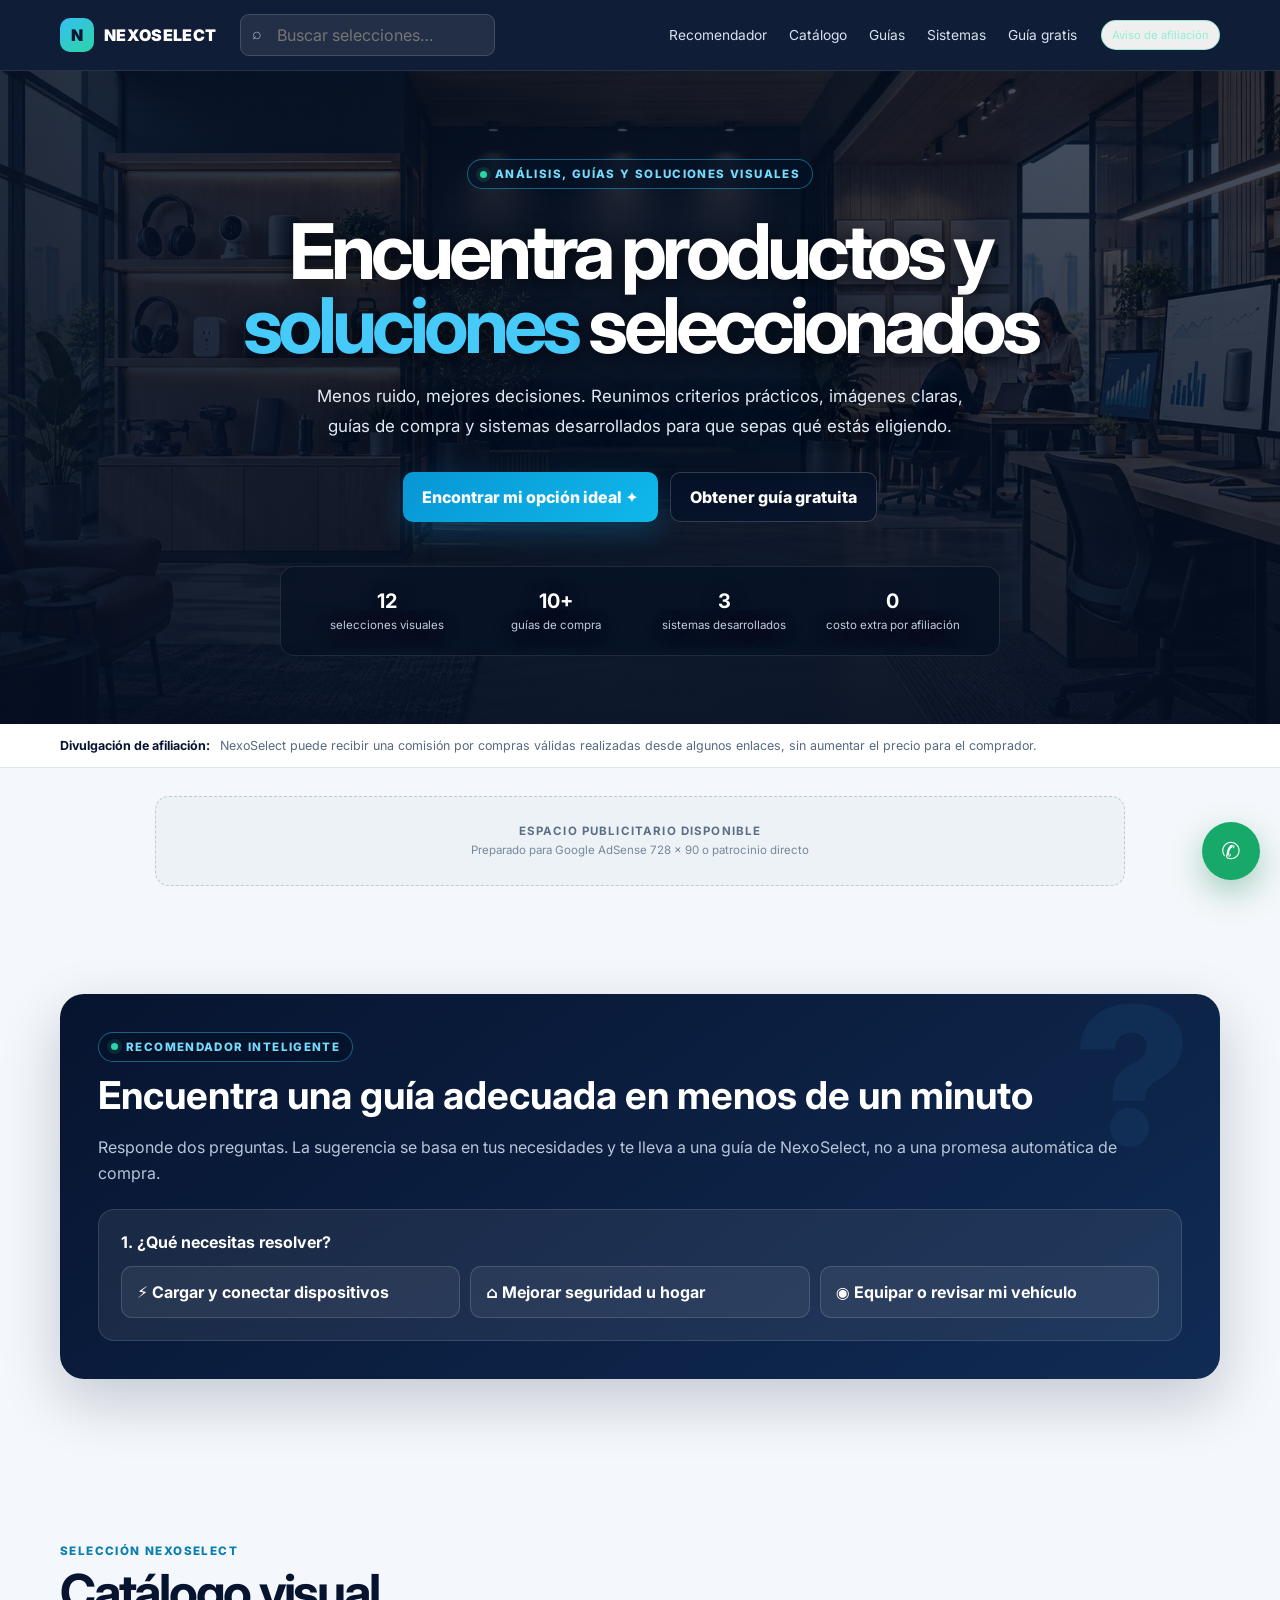
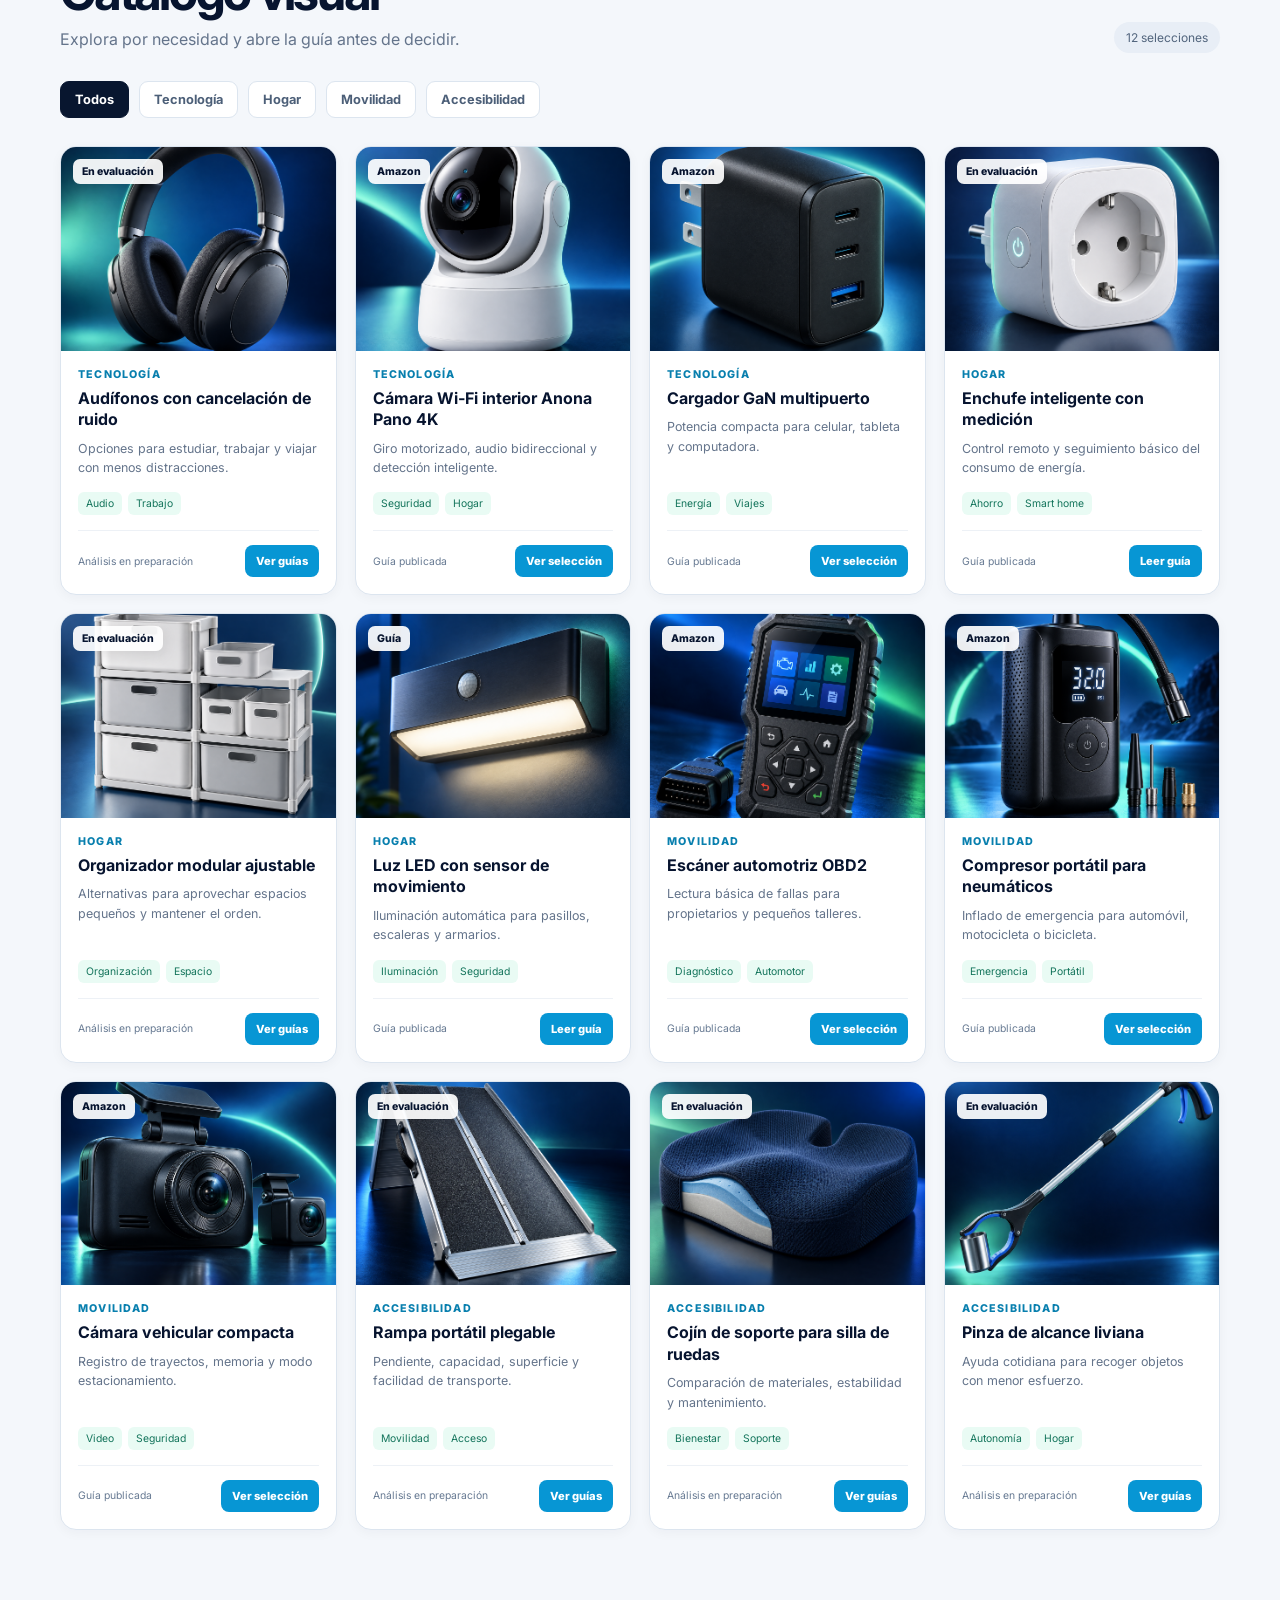
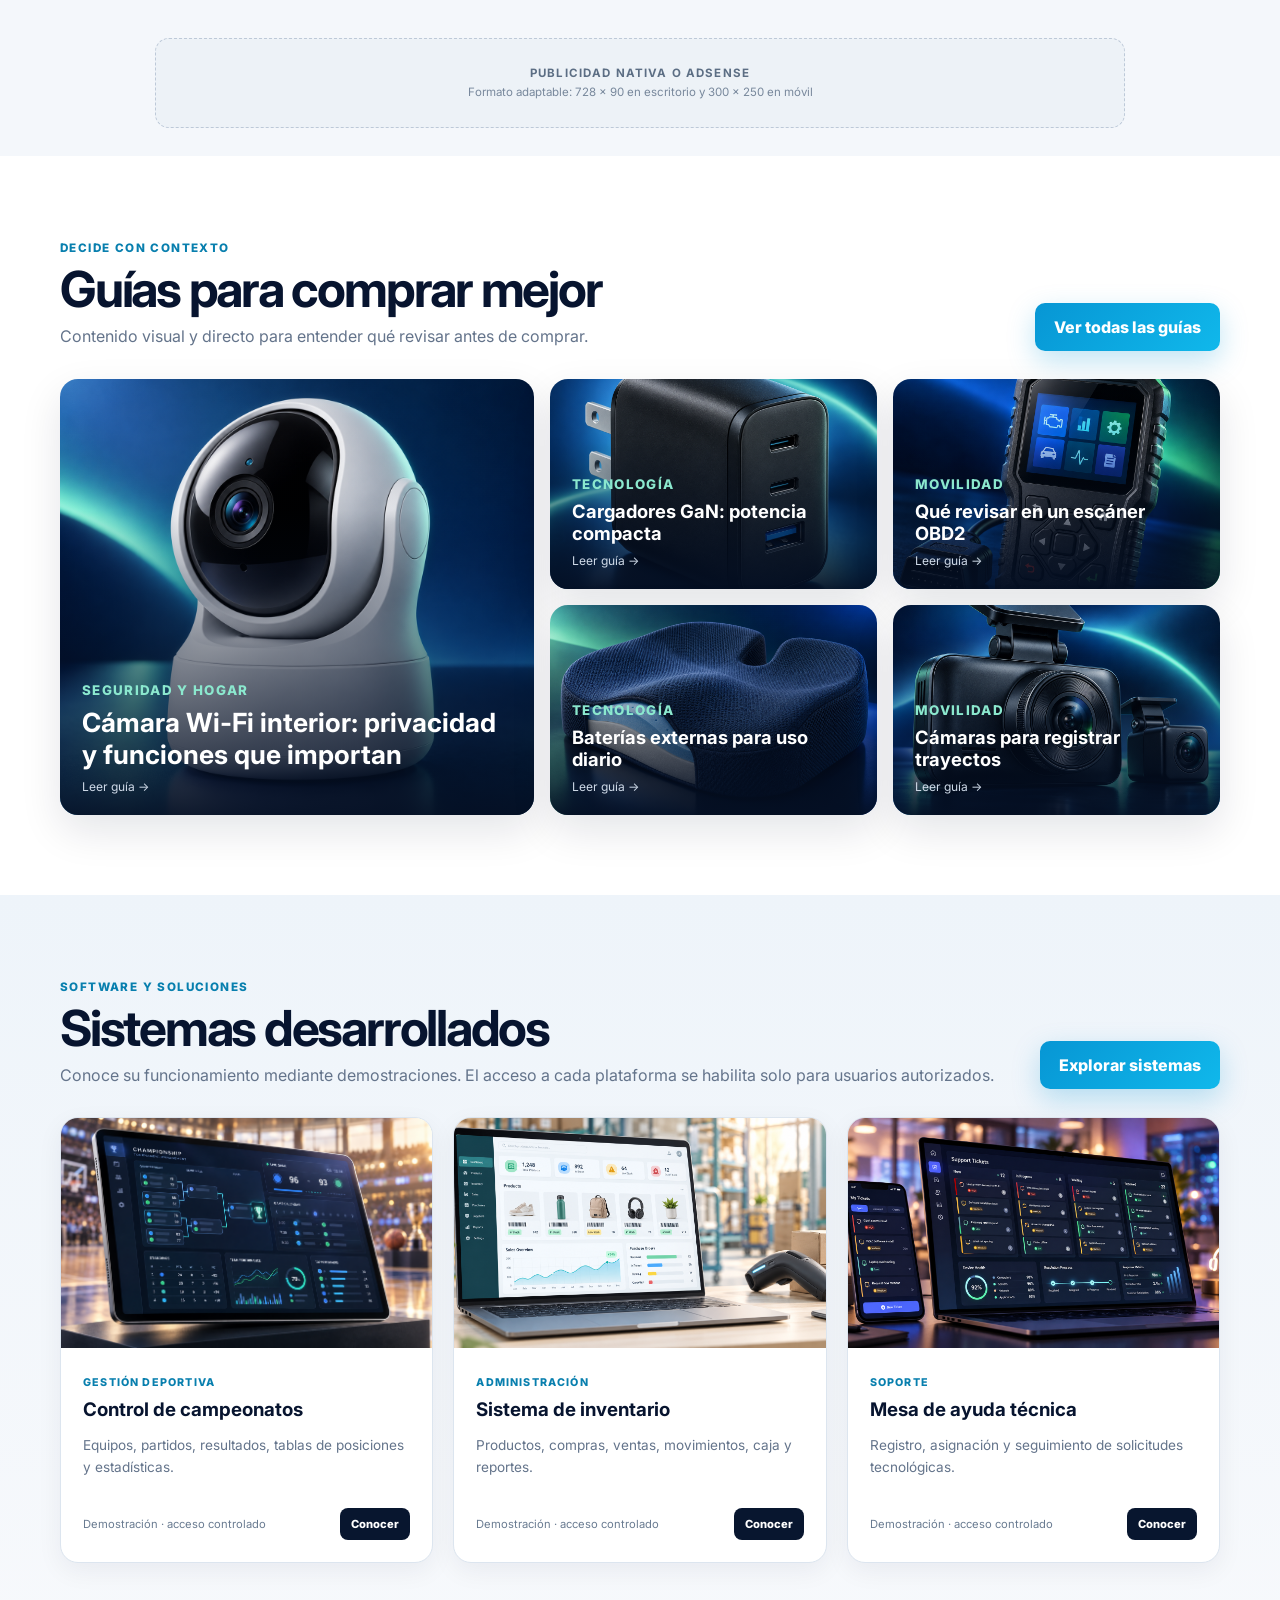
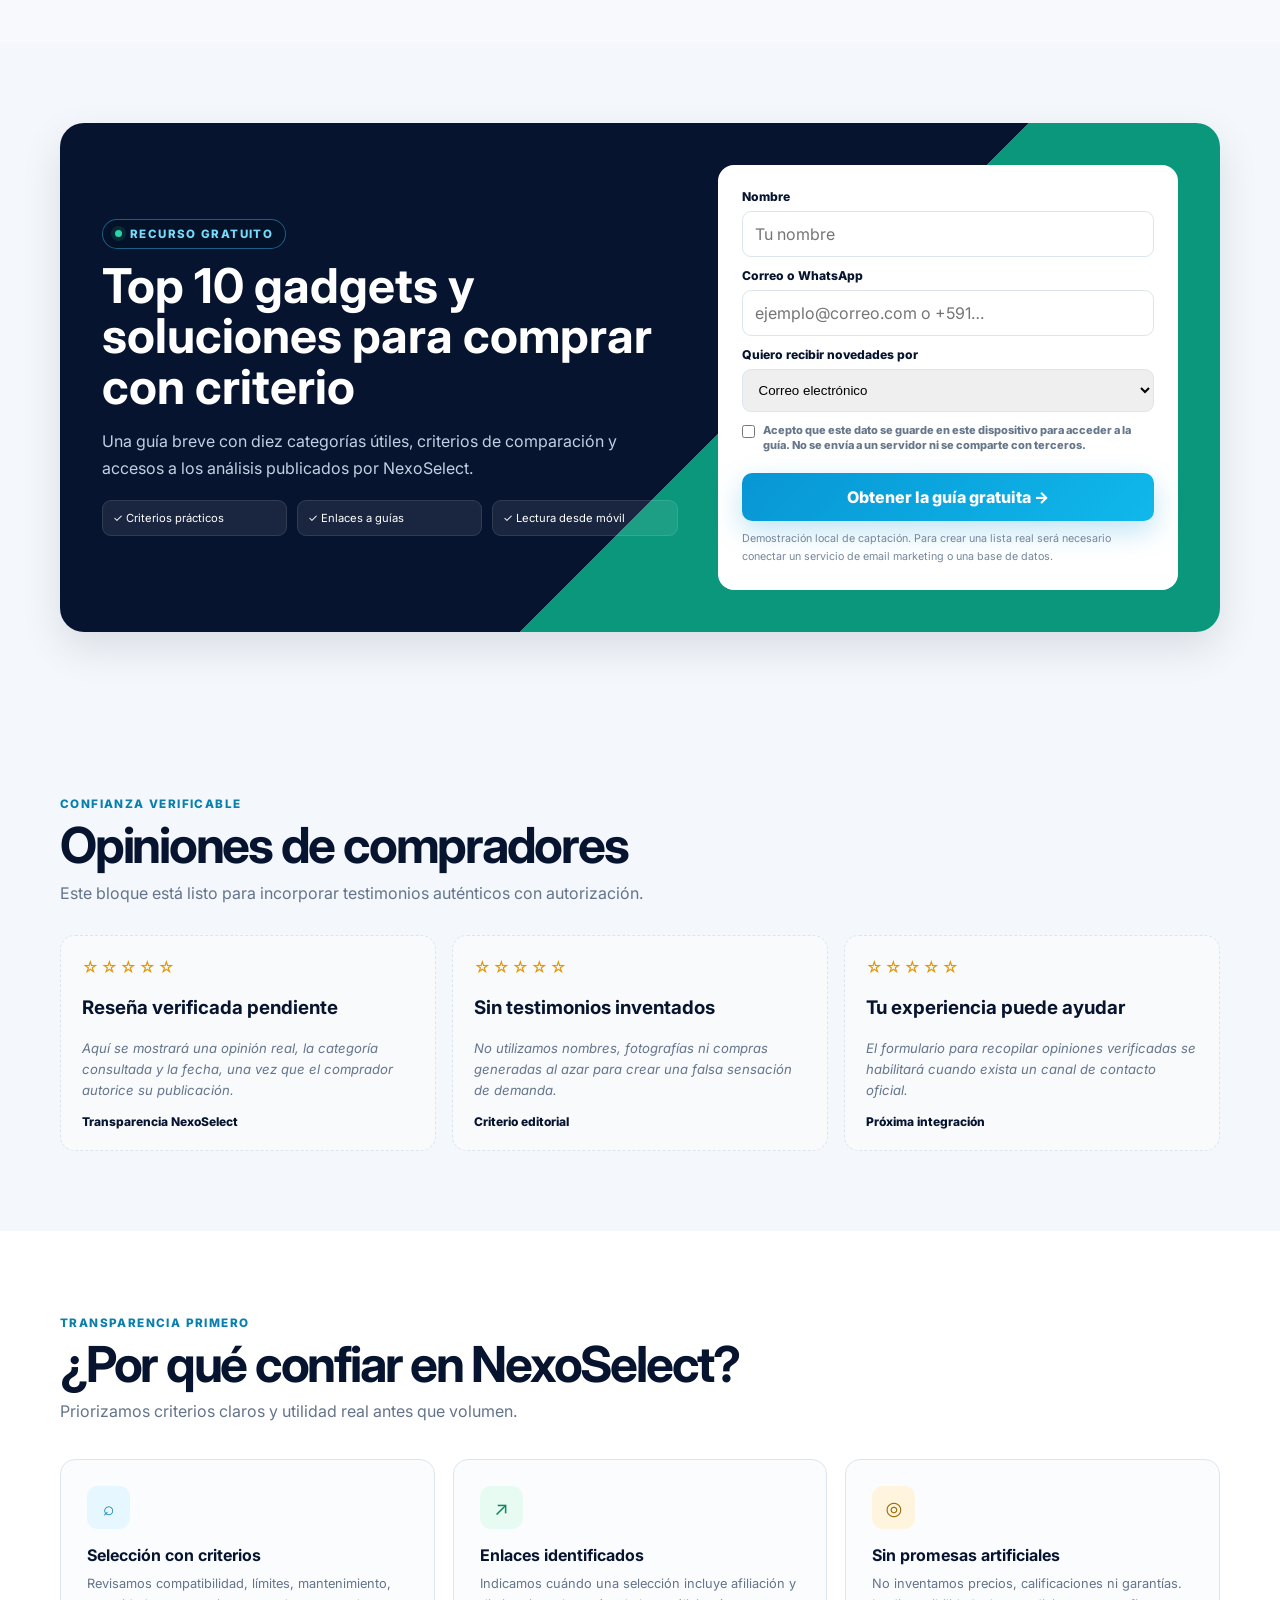
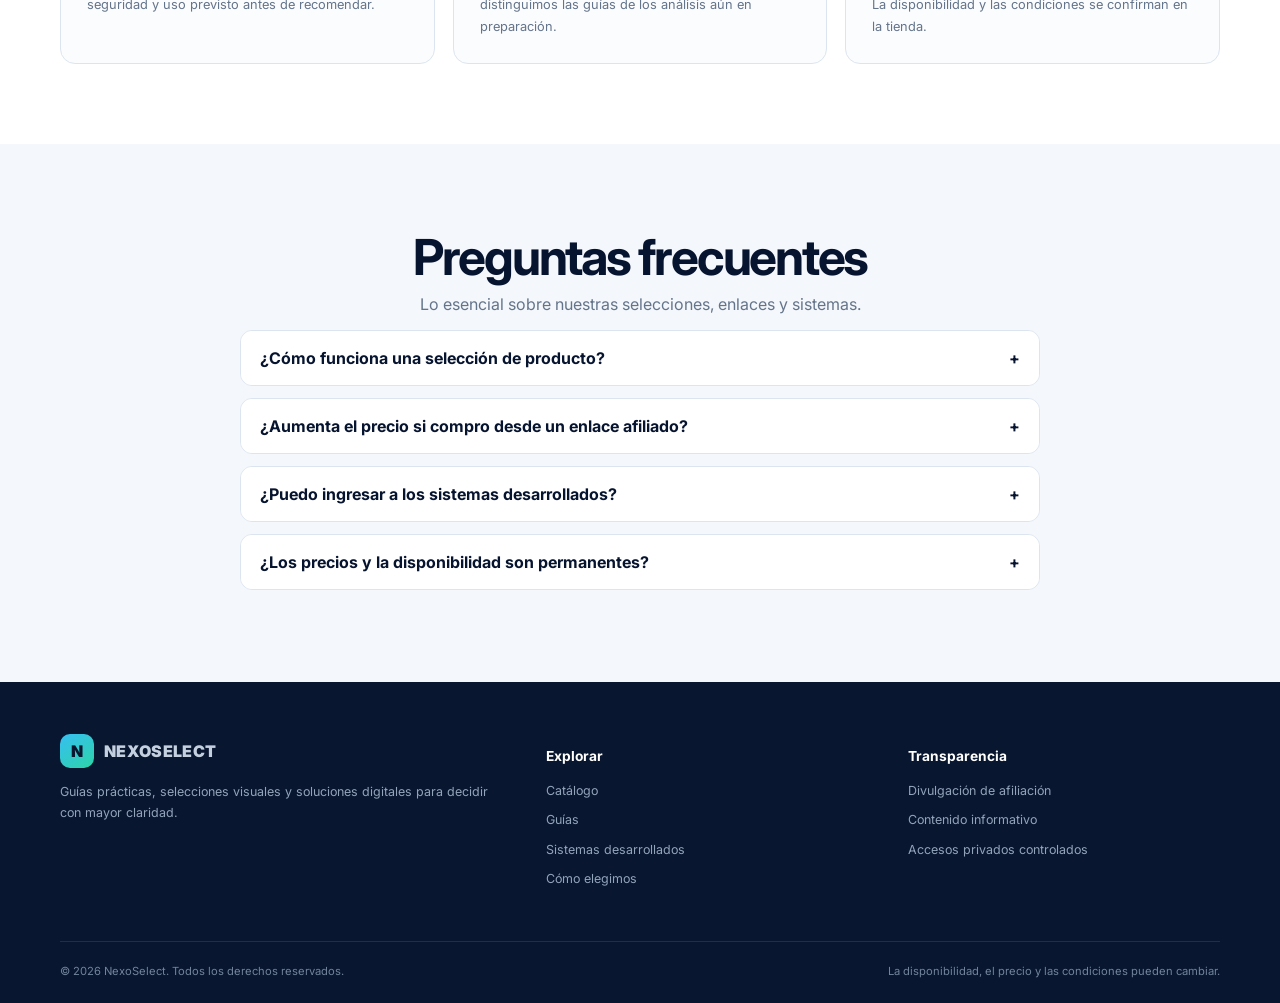
==== commit f080529d: "Integra el nuevo hero fotográfico profesional" ====
--- a/index.html
+++ b/index.html
@@ -12,7 +12,7 @@
     :root{--ink:#07142f;--navy:#08162f;--navy2:#0e2346;--blue:#0796d4;--blue2:#36bff3;--mint:#2dd4a7;--paper:#f4f7fb;--white:#fff;--muted:#64748b;--line:#dce5ef;--warm:#fff7e7;--shadow:0 16px 42px rgba(7,20,47,.11)}
     *{box-sizing:border-box}html{scroll-behavior:smooth}body{margin:0;font-family:Inter,system-ui,sans-serif;color:var(--ink);background:var(--paper)}a{text-decoration:none;color:inherit}button,input{font:inherit}.wrap{width:min(1160px,calc(100% - 40px));margin:auto}.skip{position:absolute;left:-9999px}.skip:focus{left:16px;top:12px;z-index:99;background:#fff;padding:10px 14px;border-radius:8px}
     .top{position:sticky;top:0;z-index:40;background:rgba(7,20,47,.96);backdrop-filter:blur(14px);color:#fff;border-bottom:1px solid rgba(255,255,255,.09)}.nav{height:70px;display:flex;align-items:center;gap:24px}.brand{display:flex;align-items:center;gap:10px;font-weight:900;letter-spacing:.02em}.mark{display:grid;place-items:center;width:34px;height:34px;border-radius:10px;background:linear-gradient(145deg,var(--blue2),var(--mint));color:var(--navy);font-weight:900}.navlinks{display:flex;align-items:center;gap:22px;margin-left:auto;font-size:.86rem;color:#d7e2f1}.navlinks a:hover{color:#fff}.nav-search{position:relative;width:255px}.nav-search input{width:100%;border:1px solid rgba(255,255,255,.15);border-radius:9px;background:rgba(255,255,255,.08);color:#fff;padding:10px 13px 10px 36px;outline:0}.nav-search input:focus{border-color:var(--blue2)}.nav-search span{position:absolute;left:12px;top:9px;color:#9fb0c6}.nav-badge{font-size:.7rem;border:1px solid rgba(45,212,167,.4);color:#90f0d4;padding:7px 10px;border-radius:99px}.menu{display:none;margin-left:auto;border:0;background:none;color:#fff;font-size:1.5rem}
-    .hero{position:relative;overflow:hidden;background:radial-gradient(circle at 72% 30%,rgba(7,150,212,.22),transparent 27%),radial-gradient(circle at 20% 80%,rgba(45,212,167,.09),transparent 24%),linear-gradient(145deg,#07142f,#081a39 65%,#061127);color:#fff;padding:88px 0 68px}.hero:before{content:"";position:absolute;inset:0;opacity:.16;background-image:linear-gradient(rgba(255,255,255,.05) 1px,transparent 1px),linear-gradient(90deg,rgba(255,255,255,.05) 1px,transparent 1px);background-size:32px 32px;mask-image:linear-gradient(to bottom,#000,transparent)}.hero-content{position:relative;text-align:center;max-width:850px}.eyebrow{display:inline-flex;align-items:center;gap:8px;border:1px solid rgba(54,191,243,.35);background:rgba(7,150,212,.09);color:#76dafb;border-radius:999px;padding:7px 12px;font-size:.72rem;font-weight:800;text-transform:uppercase;letter-spacing:.12em}.dot{width:7px;height:7px;border-radius:50%;background:var(--mint);box-shadow:0 0 0 4px rgba(45,212,167,.12)}h1{font-size:clamp(2.6rem,6vw,5rem);letter-spacing:-.065em;line-height:.96;margin:26px auto 20px;max-width:900px}.accent{color:var(--blue2)}.lead{max-width:670px;margin:0 auto;color:#b8c7da;line-height:1.75;font-size:1.06rem}.actions{display:flex;justify-content:center;gap:12px;margin:30px 0 44px}.btn{display:inline-flex;align-items:center;justify-content:center;gap:9px;border:0;border-radius:10px;padding:14px 19px;font-weight:800;cursor:pointer}.btn-primary{background:linear-gradient(135deg,var(--blue),#10b8eb);color:#fff;box-shadow:0 10px 28px rgba(7,150,212,.26)}.btn-secondary{background:rgba(255,255,255,.09);color:#fff;border:1px solid rgba(255,255,255,.12)}.btn:hover{transform:translateY(-2px)}.stats{display:grid;grid-template-columns:repeat(4,1fr);max-width:720px;margin:auto;padding-top:28px;border-top:1px solid rgba(255,255,255,.1)}.stat strong{display:block;font-size:1.25rem}.stat span{font-size:.72rem;color:#8fa2ba}
+    .hero{position:relative;overflow:hidden;background:linear-gradient(90deg,rgba(4,14,33,.84),rgba(5,18,39,.69) 48%,rgba(4,14,33,.65)),linear-gradient(180deg,rgba(4,14,33,.18),rgba(4,14,33,.72)),url("assets/hero/hero-estudio-nexoselect-v2.webp") center/cover no-repeat;color:#fff;padding:88px 0 68px;min-height:610px;display:grid;align-items:center}.hero:before{content:"";position:absolute;inset:0;opacity:.12;background-image:linear-gradient(rgba(255,255,255,.05) 1px,transparent 1px),linear-gradient(90deg,rgba(255,255,255,.05) 1px,transparent 1px);background-size:32px 32px;mask-image:linear-gradient(to bottom,#000,transparent)}.hero-content{position:relative;text-align:center;max-width:850px;text-shadow:0 3px 18px rgba(0,0,0,.68)}.hero-content .btn,.hero-content .eyebrow{text-shadow:none}.eyebrow{display:inline-flex;align-items:center;gap:8px;border:1px solid rgba(54,191,243,.45);background:rgba(4,18,39,.68);backdrop-filter:blur(8px);color:#76dafb;border-radius:999px;padding:7px 12px;font-size:.72rem;font-weight:800;text-transform:uppercase;letter-spacing:.12em}.dot{width:7px;height:7px;border-radius:50%;background:var(--mint);box-shadow:0 0 0 4px rgba(45,212,167,.12)}h1{font-size:clamp(2.6rem,6vw,5rem);letter-spacing:-.065em;line-height:.96;margin:26px auto 20px;max-width:900px}.accent{color:#45cafa}.lead{max-width:670px;margin:0 auto;color:#e1e9f3;line-height:1.75;font-size:1.06rem}.actions{display:flex;justify-content:center;gap:12px;margin:30px 0 44px}.btn{display:inline-flex;align-items:center;justify-content:center;gap:9px;border:0;border-radius:10px;padding:14px 19px;font-weight:800;cursor:pointer}.btn-primary{background:linear-gradient(135deg,var(--blue),#10b8eb);color:#fff;box-shadow:0 10px 28px rgba(7,150,212,.26)}.btn-secondary{background:rgba(6,19,42,.78);color:#fff;border:1px solid rgba(255,255,255,.18);backdrop-filter:blur(8px)}.btn:hover{transform:translateY(-2px)}.stats{display:grid;grid-template-columns:repeat(4,1fr);max-width:720px;margin:auto;padding:22px;border:1px solid rgba(255,255,255,.1);border-radius:14px;background:rgba(4,15,35,.62);backdrop-filter:blur(9px)}.stat strong{display:block;font-size:1.25rem}.stat span{font-size:.72rem;color:#c0cde0}
     .disclosure{background:#fff;border-bottom:1px solid var(--line);font-size:.78rem;color:#586a82}.disclosure .wrap{padding:14px 0;display:flex;align-items:center;gap:10px}.disclosure strong{color:var(--ink)}
     section{padding:80px 0}.headrow{display:flex;justify-content:space-between;align-items:end;gap:30px;margin-bottom:28px}.kicker{color:#087fae;text-transform:uppercase;letter-spacing:.12em;font-weight:800;font-size:.73rem}.section-title{font-size:clamp(2rem,4vw,3.1rem);letter-spacing:-.045em;line-height:1.04;margin:8px 0}.section-copy{color:var(--muted);line-height:1.7;margin:0}.count{font-size:.75rem;background:#e8eef6;color:#52657d;border-radius:999px;padding:8px 12px;white-space:nowrap}.tools{display:flex;align-items:center;gap:10px;flex-wrap:wrap;margin-bottom:28px}.filter{border:1px solid var(--line);background:#fff;color:#4c5f78;border-radius:9px;padding:10px 14px;cursor:pointer;font-weight:700;font-size:.8rem}.filter.active{background:var(--navy);border-color:var(--navy);color:#fff}.mobile-search{display:none;flex:1;min-width:220px}.mobile-search input{width:100%;border:1px solid var(--line);border-radius:9px;padding:10px 13px}
     .catalog{display:grid;grid-template-columns:repeat(4,1fr);gap:18px}.product{min-width:0;display:flex;flex-direction:column;background:#fff;border:1px solid var(--line);border-radius:16px;overflow:hidden;box-shadow:0 3px 12px rgba(7,20,47,.04);transition:.25s}.product:hover{transform:translateY(-6px);box-shadow:var(--shadow)}.product.hidden{display:none}.photo{position:relative;aspect-ratio:1.35;background:#eaf1f8;overflow:hidden}.photo img{width:100%;height:100%;object-fit:cover;transition:transform .45s}.product:hover img{transform:scale(1.045)}.source{position:absolute;top:12px;left:12px;background:rgba(255,255,255,.92);color:var(--ink);padding:6px 9px;border-radius:7px;font-size:.66rem;font-weight:800;box-shadow:0 4px 15px rgba(0,0,0,.1)}.body{display:flex;flex-direction:column;flex:1;padding:17px}.category{color:#087fae;font-size:.67rem;font-weight:800;text-transform:uppercase;letter-spacing:.11em}.body h3{font-size:1rem;line-height:1.35;margin:7px 0 8px}.body p{font-size:.78rem;color:var(--muted);line-height:1.55;margin:0 0 15px}.chips{display:flex;gap:6px;flex-wrap:wrap;margin-top:auto}.chip{font-size:.65rem;padding:5px 8px;border-radius:6px;background:#e9fbf4;color:#13745b}.cardfoot{display:flex;align-items:center;justify-content:space-between;gap:8px;margin-top:15px;padding-top:14px;border-top:1px solid #edf1f6}.status{font-size:.65rem;color:#667992}.smallbtn{background:var(--blue);color:#fff;border-radius:8px;padding:9px 11px;font-size:.7rem;font-weight:800}.smallbtn:hover{background:#067bac}
@@ -28,7 +28,7 @@
     .proof-grid{display:grid;grid-template-columns:repeat(3,1fr);gap:16px}.proof-card{background:#fff;border:1px solid var(--line);border-radius:15px;padding:21px}.proof-card .stars{color:#e69400;letter-spacing:2px}.proof-card p{color:var(--muted);font-size:.82rem;line-height:1.6}.proof-card footer{background:none;color:var(--ink);padding:0;font-size:.75rem;font-weight:800}.proof-card.placeholder{border-style:dashed;background:#f8fafc}.proof-card.placeholder p{font-style:italic}
     .community{position:fixed;right:20px;bottom:20px;z-index:55}.community-main{width:58px;height:58px;border:0;border-radius:50%;background:#16a969;color:#fff;font-size:1.45rem;box-shadow:0 12px 32px rgba(13,128,77,.35);cursor:pointer}.community-panel{display:none;position:absolute;right:0;bottom:70px;width:280px;background:#fff;border:1px solid var(--line);border-radius:15px;padding:18px;box-shadow:var(--shadow)}.community.open .community-panel{display:block}.community-panel h3{margin:0 0 8px}.community-panel p{color:var(--muted);font-size:.76rem;line-height:1.5}.community-link{display:block;text-align:center;border-radius:9px;padding:11px;margin-top:8px;background:#e9f9f1;color:#08784a;font-size:.78rem;font-weight:800}.activity{position:fixed;left:20px;bottom:20px;z-index:54;max-width:320px;background:#fff;border:1px solid var(--line);border-radius:13px;padding:13px 16px;box-shadow:var(--shadow);font-size:.76rem;transform:translateY(120px);opacity:0;transition:.35s}.activity.show{transform:none;opacity:1}.activity strong{display:block;margin-bottom:3px}.lead-success{display:none;background:#e5f9f1;color:#08784a;border-radius:9px;padding:11px;font-size:.76rem;font-weight:700;margin-top:10px}.lead-success.show{display:block}
     @media(max-width:980px){.navlinks,.nav-search,.nav-badge{display:none}.menu{display:block}.navlinks.open{display:flex;position:absolute;left:0;right:0;top:70px;background:var(--navy);padding:20px;flex-direction:column;align-items:flex-start}.catalog{grid-template-columns:repeat(3,1fr)}.guide-grid{grid-template-columns:1.3fr 1fr}.guide:nth-child(n+4){display:none}.system-grid{grid-template-columns:1fr}.system{display:grid;grid-template-columns:1fr 1.2fr}.system-media{height:100%}.trust-grid,.proof-grid{grid-template-columns:1fr 1fr}.stats{grid-template-columns:repeat(2,1fr);gap:20px}.stat{padding:8px}.footer-grid{grid-template-columns:1fr 1fr}.footer-brand{grid-column:span 2}}
-    @media(max-width:720px){.wrap{width:min(100% - 28px,1160px)}.hero{padding:65px 0 54px}h1{font-size:2.7rem}.actions{flex-direction:column}.stats{font-size:.9rem}.headrow{align-items:flex-start;flex-direction:column}.mobile-search{display:block}.catalog{grid-template-columns:repeat(2,1fr)}.guide-grid{grid-template-columns:1fr;grid-template-rows:350px 200px 200px}.guide:first-child{grid-row:auto}.system{display:block}.system-media{height:220px}.trust-grid,.proof-grid{grid-template-columns:1fr}.footer-grid{grid-template-columns:1fr}.footer-brand{grid-column:auto}.legal{flex-direction:column;gap:8px}.quiz{padding:25px}.quiz-options,.quiz-options.two{grid-template-columns:1fr}.leadmagnet{grid-template-columns:1fr;padding:26px;background:linear-gradient(155deg,#07142f 0 65%,#087962 65%)}.benefits{grid-template-columns:1fr}.adslot{min-height:250px;max-width:300px}.community{right:14px;bottom:14px}.activity{left:14px;bottom:84px;max-width:calc(100% - 28px)}}
+    @media(max-width:720px){.wrap{width:min(100% - 28px,1160px)}.hero{padding:65px 0 54px;min-height:660px;background-position:58% center}h1{font-size:2.7rem}.actions{flex-direction:column}.stats{font-size:.9rem;padding:16px}.headrow{align-items:flex-start;flex-direction:column}.mobile-search{display:block}.catalog{grid-template-columns:repeat(2,1fr)}.guide-grid{grid-template-columns:1fr;grid-template-rows:350px 200px 200px}.guide:first-child{grid-row:auto}.system{display:block}.system-media{height:220px}.trust-grid,.proof-grid{grid-template-columns:1fr}.footer-grid{grid-template-columns:1fr}.footer-brand{grid-column:auto}.legal{flex-direction:column;gap:8px}.quiz{padding:25px}.quiz-options,.quiz-options.two{grid-template-columns:1fr}.leadmagnet{grid-template-columns:1fr;padding:26px;background:linear-gradient(155deg,#07142f 0 65%,#087962 65%)}.benefits{grid-template-columns:1fr}.adslot{min-height:250px;max-width:300px}.community{right:14px;bottom:14px}.activity{left:14px;bottom:84px;max-width:calc(100% - 28px)}}
     @media(max-width:470px){.catalog{grid-template-columns:1fr}.hero h1{font-size:2.25rem}.disclosure .wrap{align-items:flex-start}.count{display:none}}
   </style>
 </head>
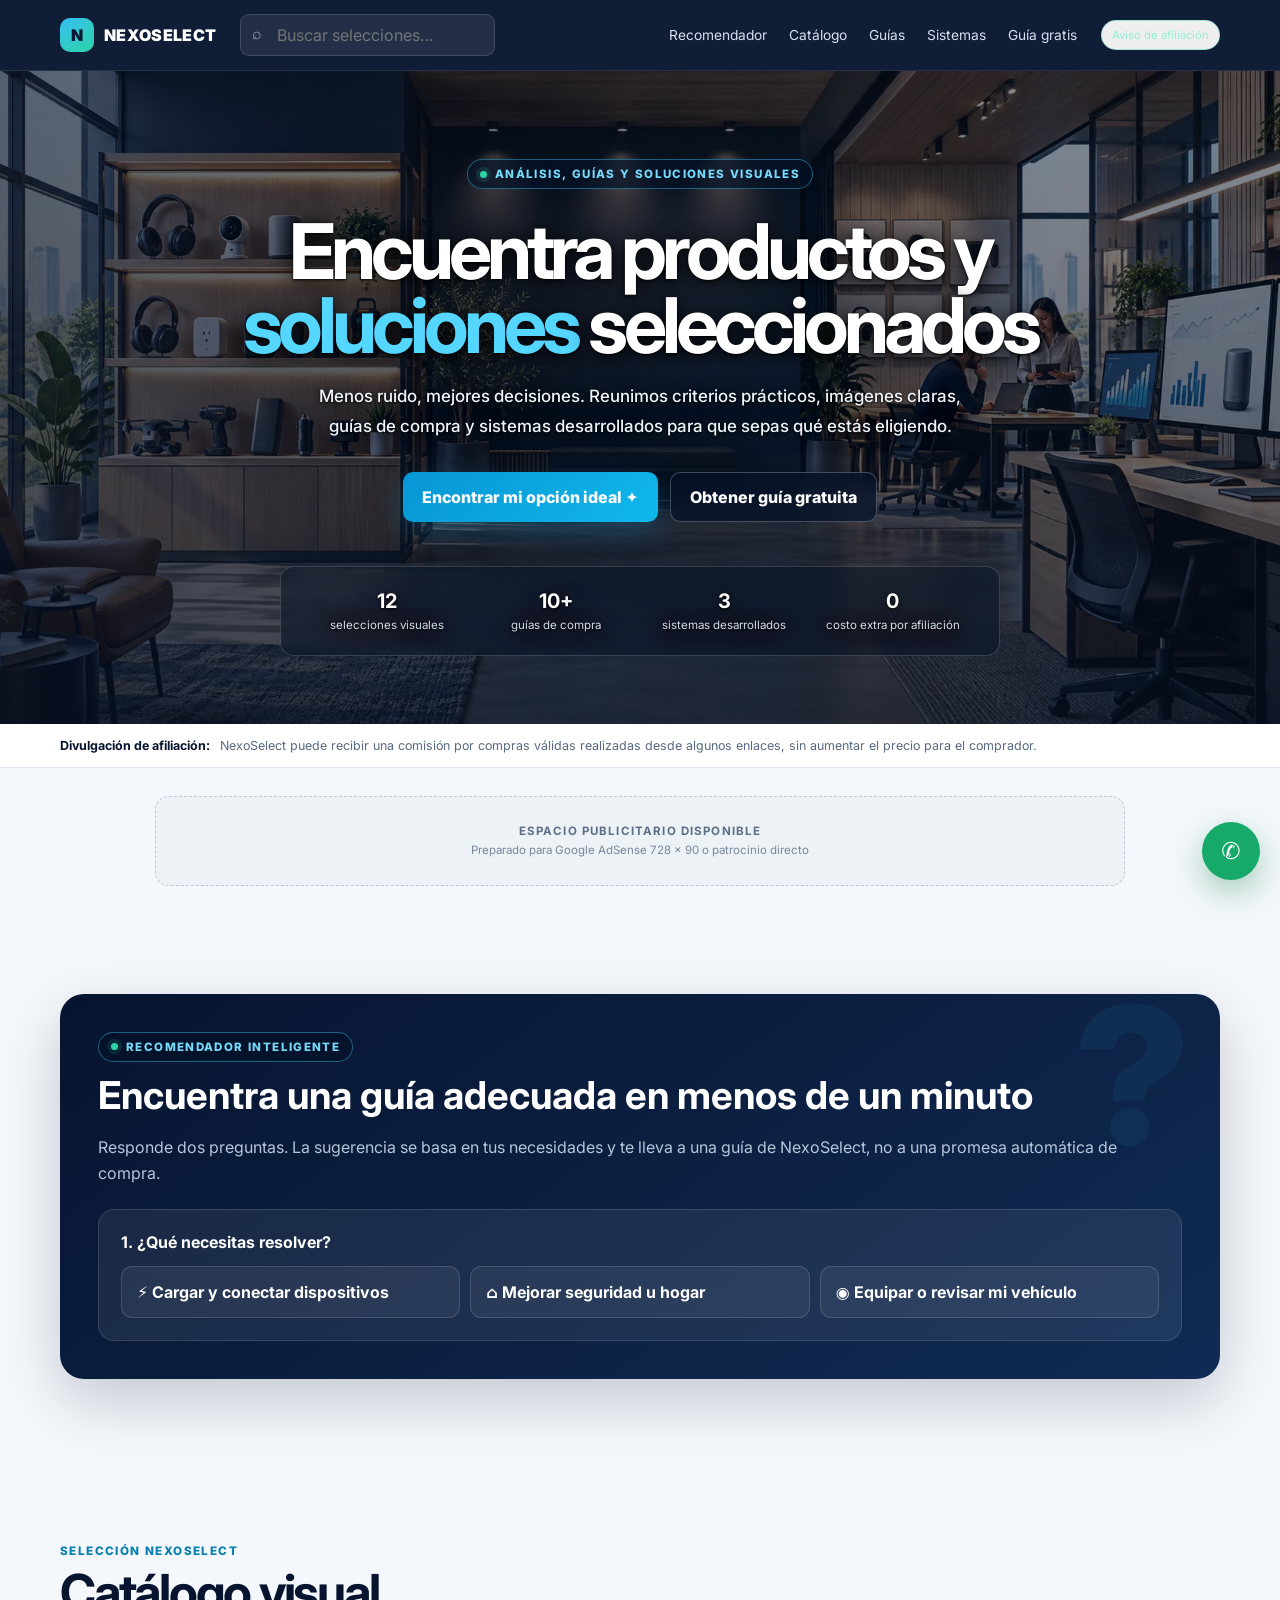
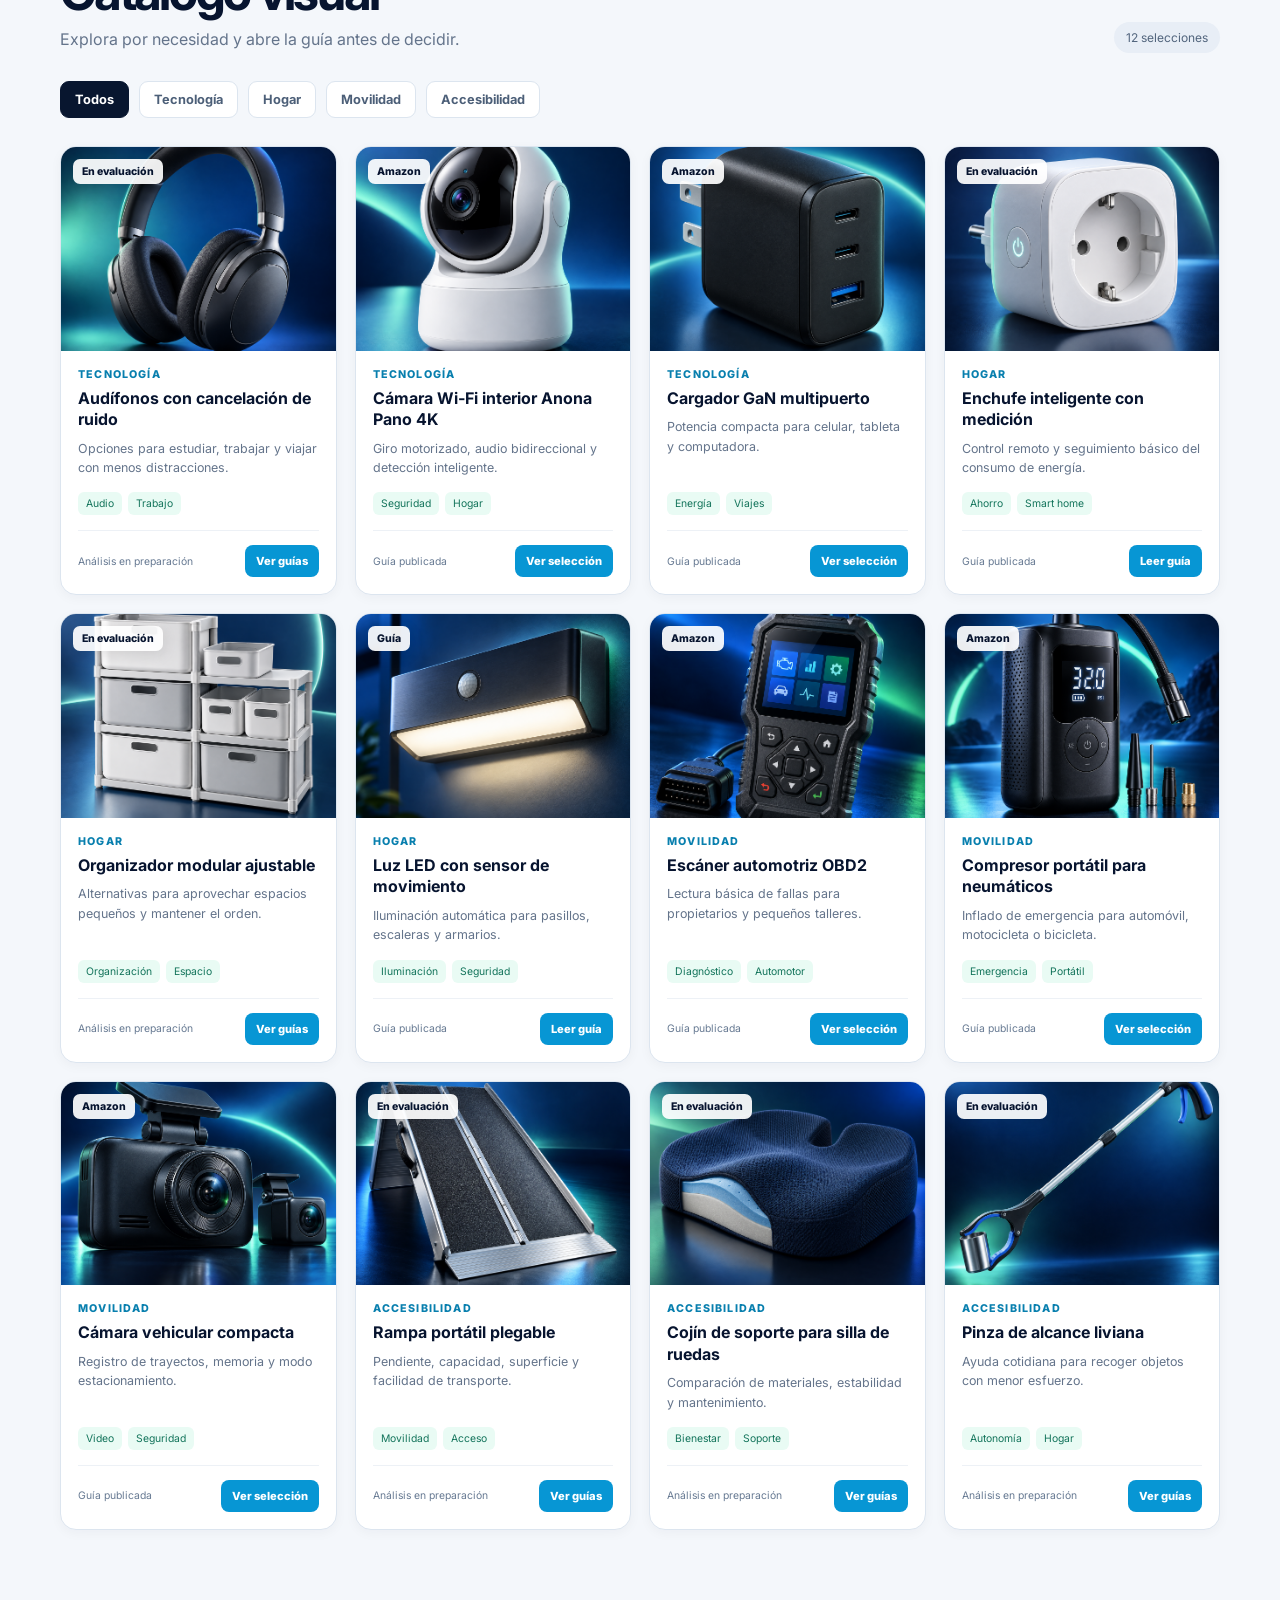
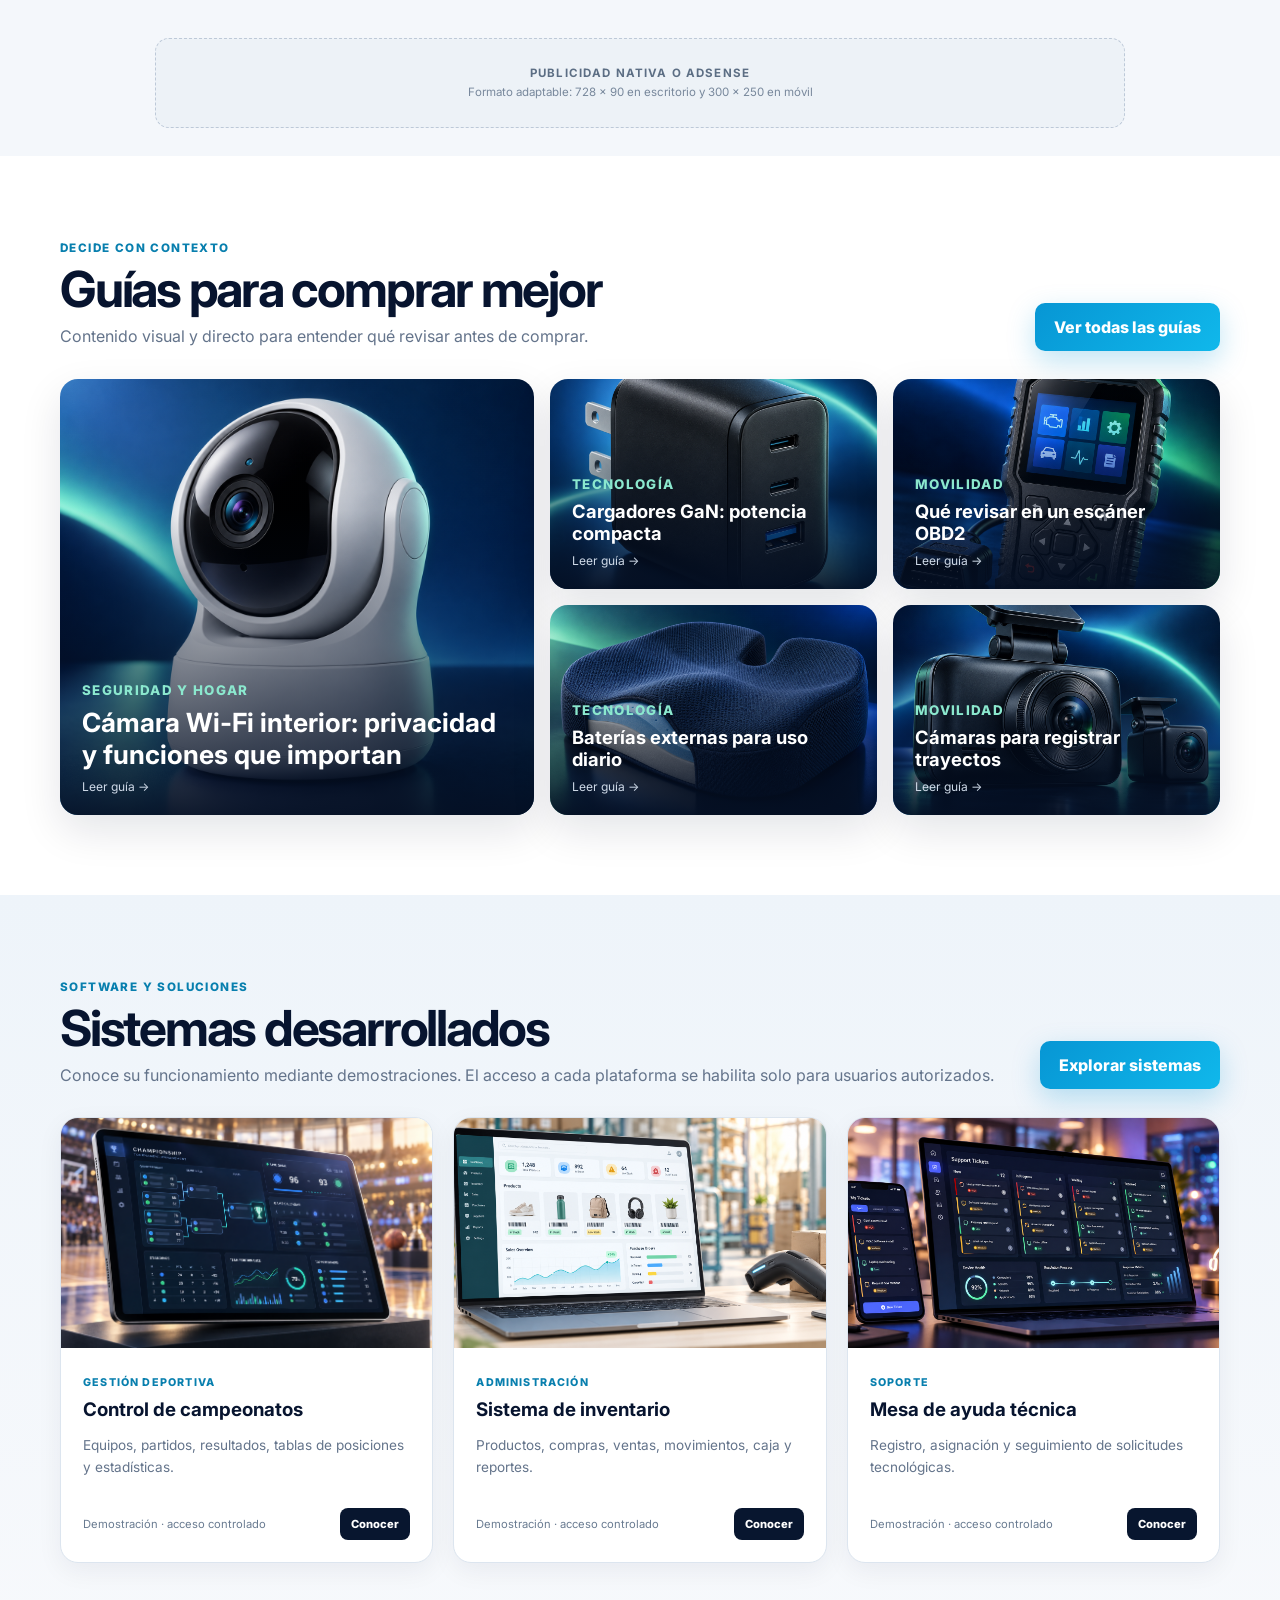
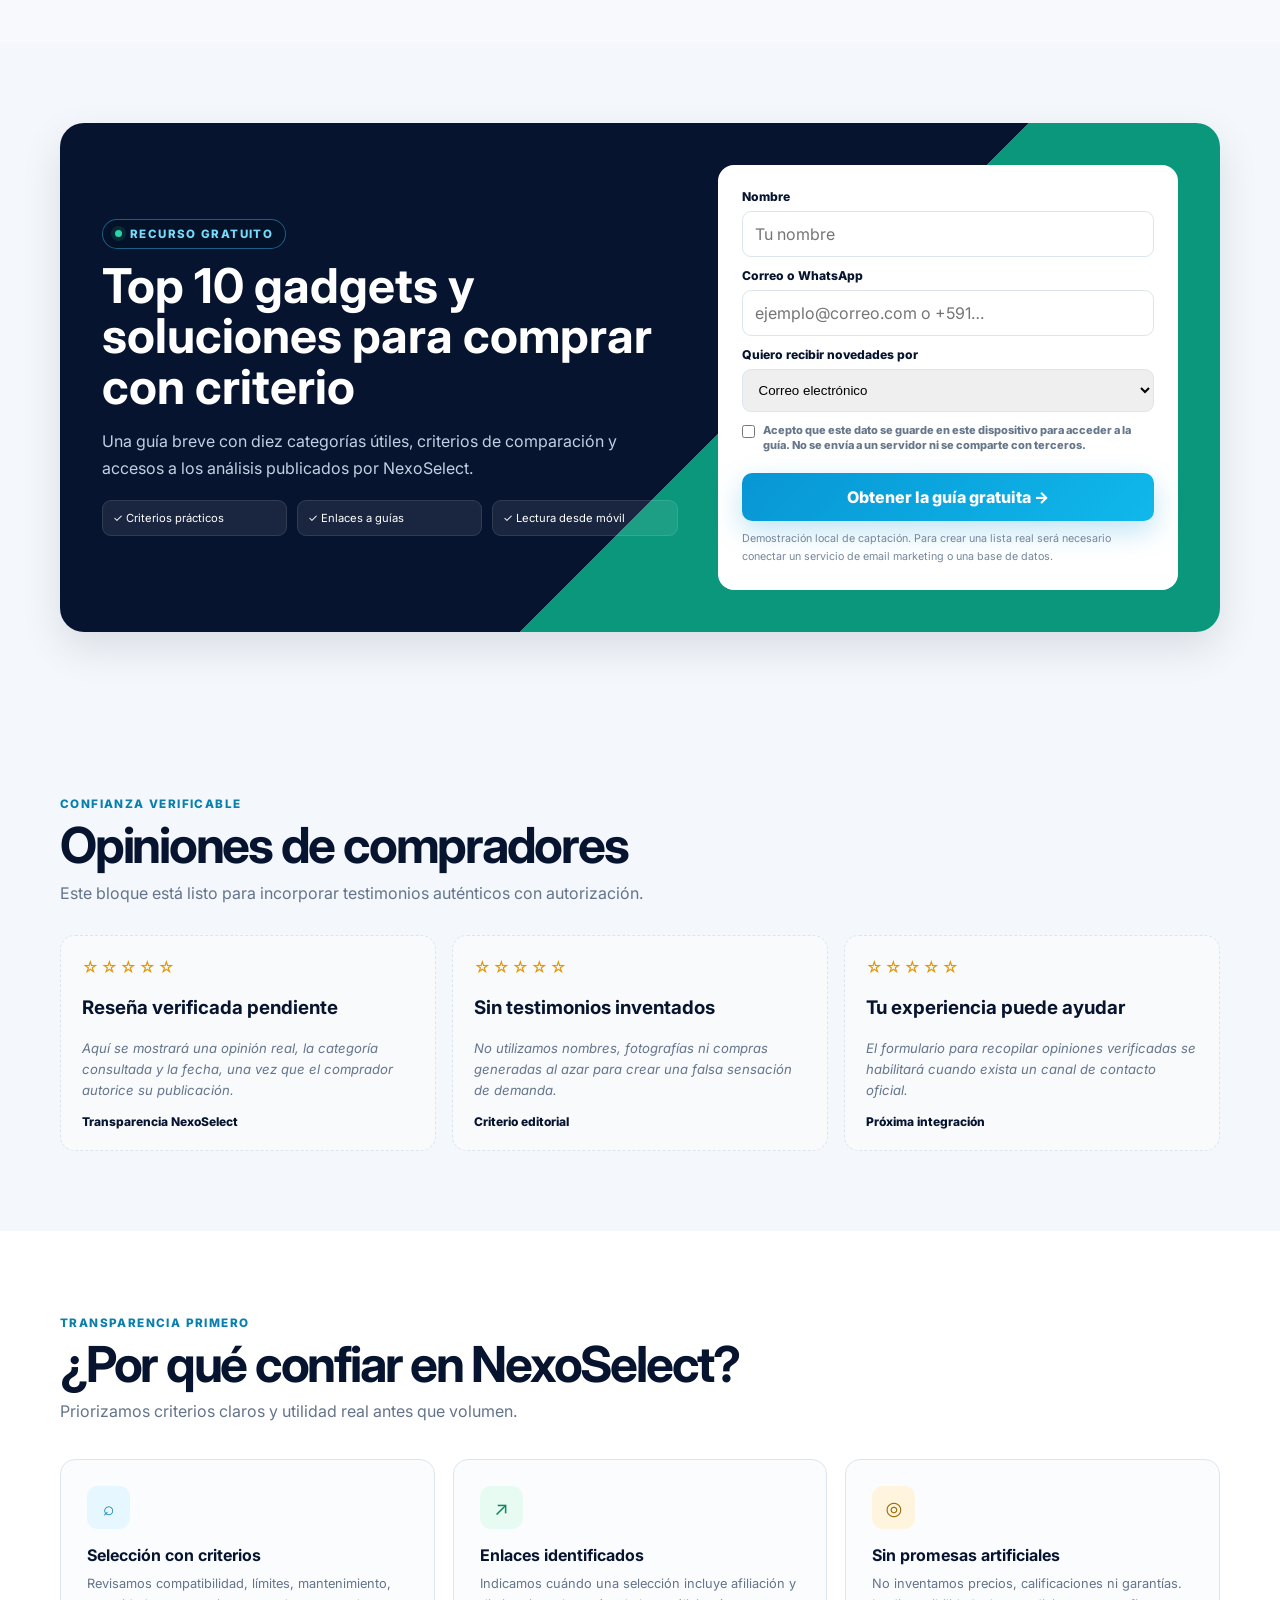
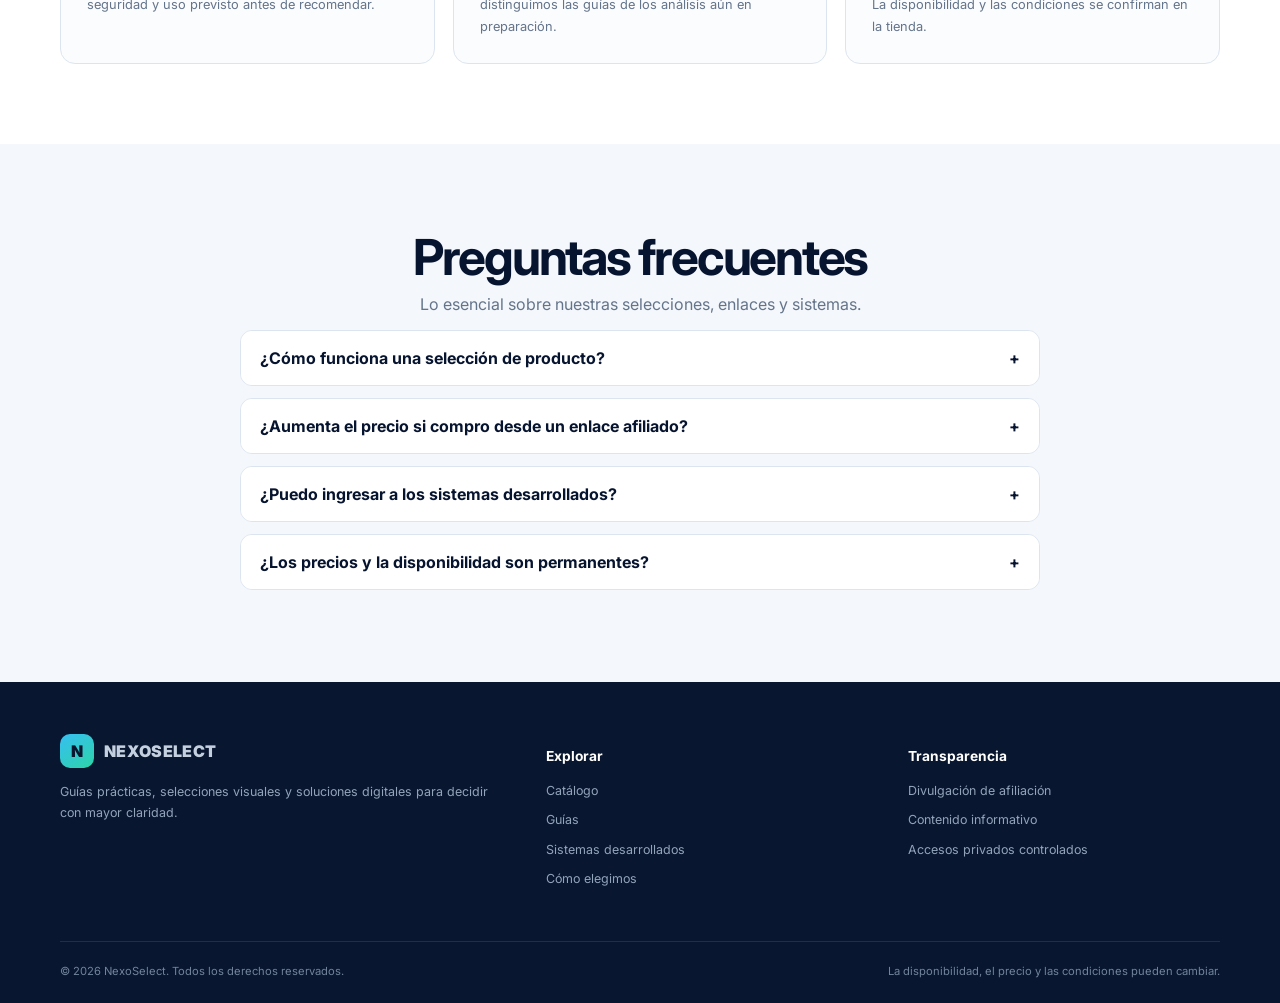
==== commit 94fff1c2: "Mejora visibilidad e intensidad de la imagen hero" ====
--- a/index.html
+++ b/index.html
@@ -12,7 +12,7 @@
     :root{--ink:#07142f;--navy:#08162f;--navy2:#0e2346;--blue:#0796d4;--blue2:#36bff3;--mint:#2dd4a7;--paper:#f4f7fb;--white:#fff;--muted:#64748b;--line:#dce5ef;--warm:#fff7e7;--shadow:0 16px 42px rgba(7,20,47,.11)}
     *{box-sizing:border-box}html{scroll-behavior:smooth}body{margin:0;font-family:Inter,system-ui,sans-serif;color:var(--ink);background:var(--paper)}a{text-decoration:none;color:inherit}button,input{font:inherit}.wrap{width:min(1160px,calc(100% - 40px));margin:auto}.skip{position:absolute;left:-9999px}.skip:focus{left:16px;top:12px;z-index:99;background:#fff;padding:10px 14px;border-radius:8px}
     .top{position:sticky;top:0;z-index:40;background:rgba(7,20,47,.96);backdrop-filter:blur(14px);color:#fff;border-bottom:1px solid rgba(255,255,255,.09)}.nav{height:70px;display:flex;align-items:center;gap:24px}.brand{display:flex;align-items:center;gap:10px;font-weight:900;letter-spacing:.02em}.mark{display:grid;place-items:center;width:34px;height:34px;border-radius:10px;background:linear-gradient(145deg,var(--blue2),var(--mint));color:var(--navy);font-weight:900}.navlinks{display:flex;align-items:center;gap:22px;margin-left:auto;font-size:.86rem;color:#d7e2f1}.navlinks a:hover{color:#fff}.nav-search{position:relative;width:255px}.nav-search input{width:100%;border:1px solid rgba(255,255,255,.15);border-radius:9px;background:rgba(255,255,255,.08);color:#fff;padding:10px 13px 10px 36px;outline:0}.nav-search input:focus{border-color:var(--blue2)}.nav-search span{position:absolute;left:12px;top:9px;color:#9fb0c6}.nav-badge{font-size:.7rem;border:1px solid rgba(45,212,167,.4);color:#90f0d4;padding:7px 10px;border-radius:99px}.menu{display:none;margin-left:auto;border:0;background:none;color:#fff;font-size:1.5rem}
-    .hero{position:relative;overflow:hidden;background:linear-gradient(90deg,rgba(4,14,33,.84),rgba(5,18,39,.69) 48%,rgba(4,14,33,.65)),linear-gradient(180deg,rgba(4,14,33,.18),rgba(4,14,33,.72)),url("assets/hero/hero-estudio-nexoselect-v2.webp") center/cover no-repeat;color:#fff;padding:88px 0 68px;min-height:610px;display:grid;align-items:center}.hero:before{content:"";position:absolute;inset:0;opacity:.12;background-image:linear-gradient(rgba(255,255,255,.05) 1px,transparent 1px),linear-gradient(90deg,rgba(255,255,255,.05) 1px,transparent 1px);background-size:32px 32px;mask-image:linear-gradient(to bottom,#000,transparent)}.hero-content{position:relative;text-align:center;max-width:850px;text-shadow:0 3px 18px rgba(0,0,0,.68)}.hero-content .btn,.hero-content .eyebrow{text-shadow:none}.eyebrow{display:inline-flex;align-items:center;gap:8px;border:1px solid rgba(54,191,243,.45);background:rgba(4,18,39,.68);backdrop-filter:blur(8px);color:#76dafb;border-radius:999px;padding:7px 12px;font-size:.72rem;font-weight:800;text-transform:uppercase;letter-spacing:.12em}.dot{width:7px;height:7px;border-radius:50%;background:var(--mint);box-shadow:0 0 0 4px rgba(45,212,167,.12)}h1{font-size:clamp(2.6rem,6vw,5rem);letter-spacing:-.065em;line-height:.96;margin:26px auto 20px;max-width:900px}.accent{color:#45cafa}.lead{max-width:670px;margin:0 auto;color:#e1e9f3;line-height:1.75;font-size:1.06rem}.actions{display:flex;justify-content:center;gap:12px;margin:30px 0 44px}.btn{display:inline-flex;align-items:center;justify-content:center;gap:9px;border:0;border-radius:10px;padding:14px 19px;font-weight:800;cursor:pointer}.btn-primary{background:linear-gradient(135deg,var(--blue),#10b8eb);color:#fff;box-shadow:0 10px 28px rgba(7,150,212,.26)}.btn-secondary{background:rgba(6,19,42,.78);color:#fff;border:1px solid rgba(255,255,255,.18);backdrop-filter:blur(8px)}.btn:hover{transform:translateY(-2px)}.stats{display:grid;grid-template-columns:repeat(4,1fr);max-width:720px;margin:auto;padding:22px;border:1px solid rgba(255,255,255,.1);border-radius:14px;background:rgba(4,15,35,.62);backdrop-filter:blur(9px)}.stat strong{display:block;font-size:1.25rem}.stat span{font-size:.72rem;color:#c0cde0}
+    .hero{position:relative;overflow:hidden;background:linear-gradient(90deg,rgba(4,14,33,.62),rgba(5,18,39,.47) 48%,rgba(4,14,33,.43)),linear-gradient(180deg,rgba(4,14,33,.06),rgba(4,14,33,.46)),url("assets/hero/hero-estudio-nexoselect-v2.webp") center/cover no-repeat;color:#fff;padding:88px 0 68px;min-height:610px;display:grid;align-items:center}.hero:before{content:"";position:absolute;inset:0;opacity:.08;background-image:linear-gradient(rgba(255,255,255,.05) 1px,transparent 1px),linear-gradient(90deg,rgba(255,255,255,.05) 1px,transparent 1px);background-size:32px 32px;mask-image:linear-gradient(to bottom,#000,transparent)}.hero-content{position:relative;text-align:center;max-width:850px;text-shadow:0 3px 20px rgba(0,0,0,.92),0 1px 3px rgba(0,0,0,.95)}.hero-content .btn,.hero-content .eyebrow{text-shadow:none}.eyebrow{display:inline-flex;align-items:center;gap:8px;border:1px solid rgba(54,191,243,.45);background:rgba(4,18,39,.68);backdrop-filter:blur(8px);color:#76dafb;border-radius:999px;padding:7px 12px;font-size:.72rem;font-weight:800;text-transform:uppercase;letter-spacing:.12em}.dot{width:7px;height:7px;border-radius:50%;background:var(--mint);box-shadow:0 0 0 4px rgba(45,212,167,.12)}h1{font-size:clamp(2.6rem,6vw,5rem);letter-spacing:-.065em;line-height:.96;margin:26px auto 20px;max-width:900px}.accent{color:#55d6ff}.lead{max-width:670px;margin:0 auto;color:#f0f5fb;line-height:1.75;font-size:1.06rem;font-weight:500}.actions{display:flex;justify-content:center;gap:12px;margin:30px 0 44px}.btn{display:inline-flex;align-items:center;justify-content:center;gap:9px;border:0;border-radius:10px;padding:14px 19px;font-weight:800;cursor:pointer}.btn-primary{background:linear-gradient(135deg,var(--blue),#10b8eb);color:#fff;box-shadow:0 10px 28px rgba(7,150,212,.26)}.btn-secondary{background:rgba(6,19,42,.72);color:#fff;border:1px solid rgba(255,255,255,.24);backdrop-filter:blur(8px)}.btn:hover{transform:translateY(-2px)}.stats{display:grid;grid-template-columns:repeat(4,1fr);max-width:720px;margin:auto;padding:22px;border:1px solid rgba(255,255,255,.16);border-radius:14px;background:rgba(4,15,35,.48);backdrop-filter:blur(8px)}.stat strong{display:block;font-size:1.25rem}.stat span{font-size:.72rem;color:#d4deeb}
     .disclosure{background:#fff;border-bottom:1px solid var(--line);font-size:.78rem;color:#586a82}.disclosure .wrap{padding:14px 0;display:flex;align-items:center;gap:10px}.disclosure strong{color:var(--ink)}
     section{padding:80px 0}.headrow{display:flex;justify-content:space-between;align-items:end;gap:30px;margin-bottom:28px}.kicker{color:#087fae;text-transform:uppercase;letter-spacing:.12em;font-weight:800;font-size:.73rem}.section-title{font-size:clamp(2rem,4vw,3.1rem);letter-spacing:-.045em;line-height:1.04;margin:8px 0}.section-copy{color:var(--muted);line-height:1.7;margin:0}.count{font-size:.75rem;background:#e8eef6;color:#52657d;border-radius:999px;padding:8px 12px;white-space:nowrap}.tools{display:flex;align-items:center;gap:10px;flex-wrap:wrap;margin-bottom:28px}.filter{border:1px solid var(--line);background:#fff;color:#4c5f78;border-radius:9px;padding:10px 14px;cursor:pointer;font-weight:700;font-size:.8rem}.filter.active{background:var(--navy);border-color:var(--navy);color:#fff}.mobile-search{display:none;flex:1;min-width:220px}.mobile-search input{width:100%;border:1px solid var(--line);border-radius:9px;padding:10px 13px}
     .catalog{display:grid;grid-template-columns:repeat(4,1fr);gap:18px}.product{min-width:0;display:flex;flex-direction:column;background:#fff;border:1px solid var(--line);border-radius:16px;overflow:hidden;box-shadow:0 3px 12px rgba(7,20,47,.04);transition:.25s}.product:hover{transform:translateY(-6px);box-shadow:var(--shadow)}.product.hidden{display:none}.photo{position:relative;aspect-ratio:1.35;background:#eaf1f8;overflow:hidden}.photo img{width:100%;height:100%;object-fit:cover;transition:transform .45s}.product:hover img{transform:scale(1.045)}.source{position:absolute;top:12px;left:12px;background:rgba(255,255,255,.92);color:var(--ink);padding:6px 9px;border-radius:7px;font-size:.66rem;font-weight:800;box-shadow:0 4px 15px rgba(0,0,0,.1)}.body{display:flex;flex-direction:column;flex:1;padding:17px}.category{color:#087fae;font-size:.67rem;font-weight:800;text-transform:uppercase;letter-spacing:.11em}.body h3{font-size:1rem;line-height:1.35;margin:7px 0 8px}.body p{font-size:.78rem;color:var(--muted);line-height:1.55;margin:0 0 15px}.chips{display:flex;gap:6px;flex-wrap:wrap;margin-top:auto}.chip{font-size:.65rem;padding:5px 8px;border-radius:6px;background:#e9fbf4;color:#13745b}.cardfoot{display:flex;align-items:center;justify-content:space-between;gap:8px;margin-top:15px;padding-top:14px;border-top:1px solid #edf1f6}.status{font-size:.65rem;color:#667992}.smallbtn{background:var(--blue);color:#fff;border-radius:8px;padding:9px 11px;font-size:.7rem;font-weight:800}.smallbtn:hover{background:#067bac}
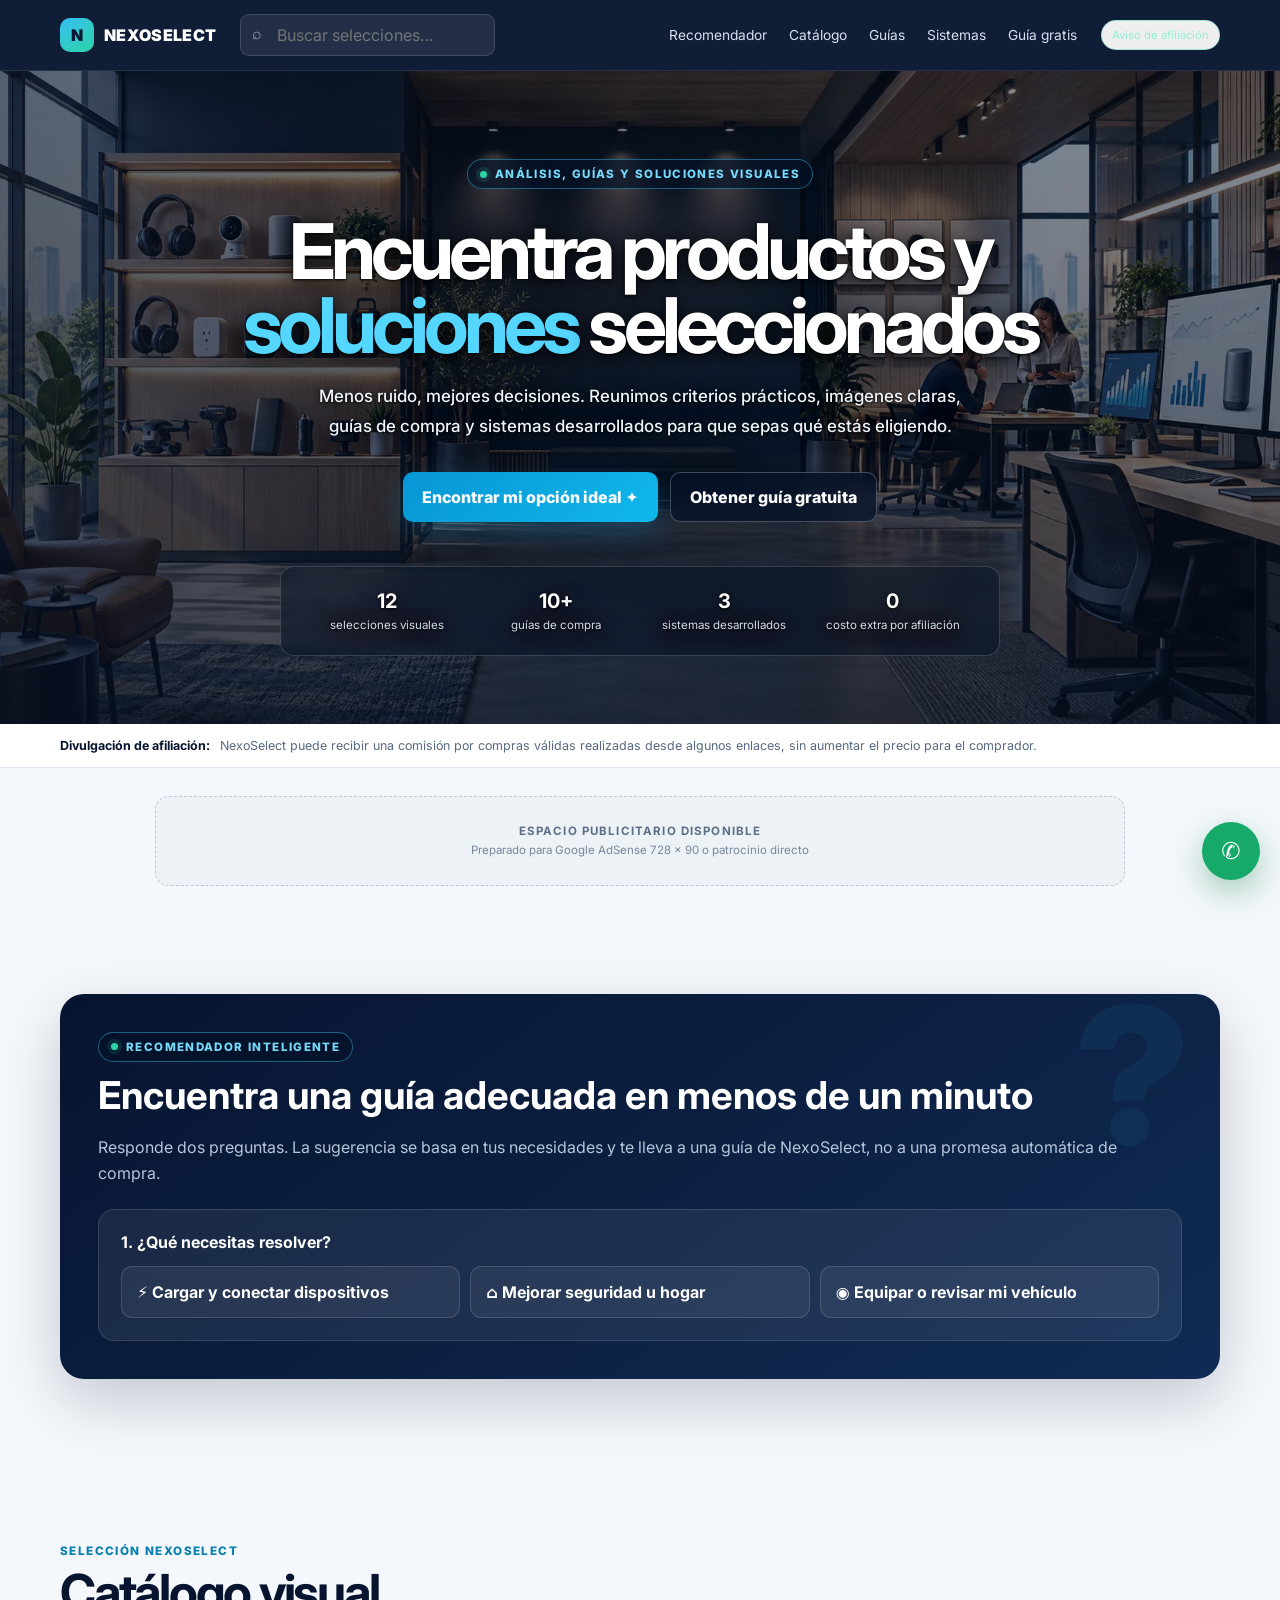
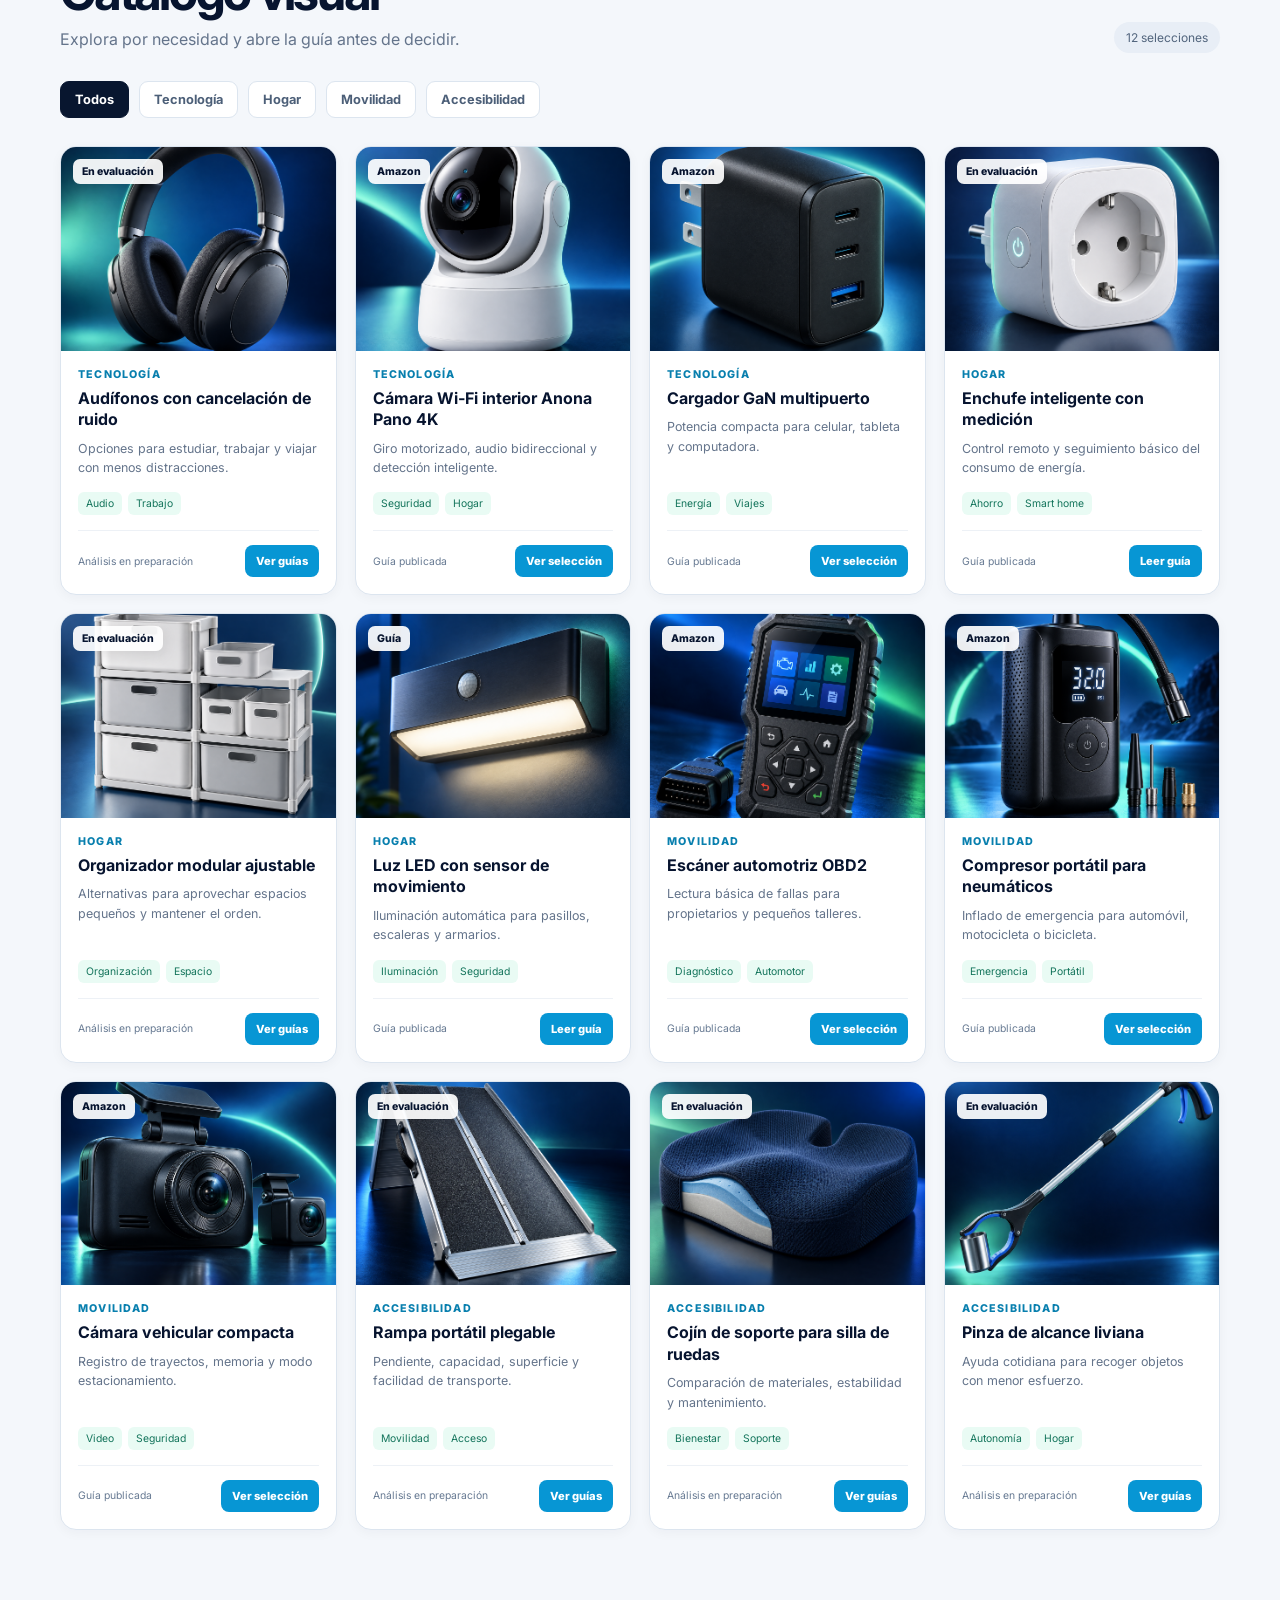
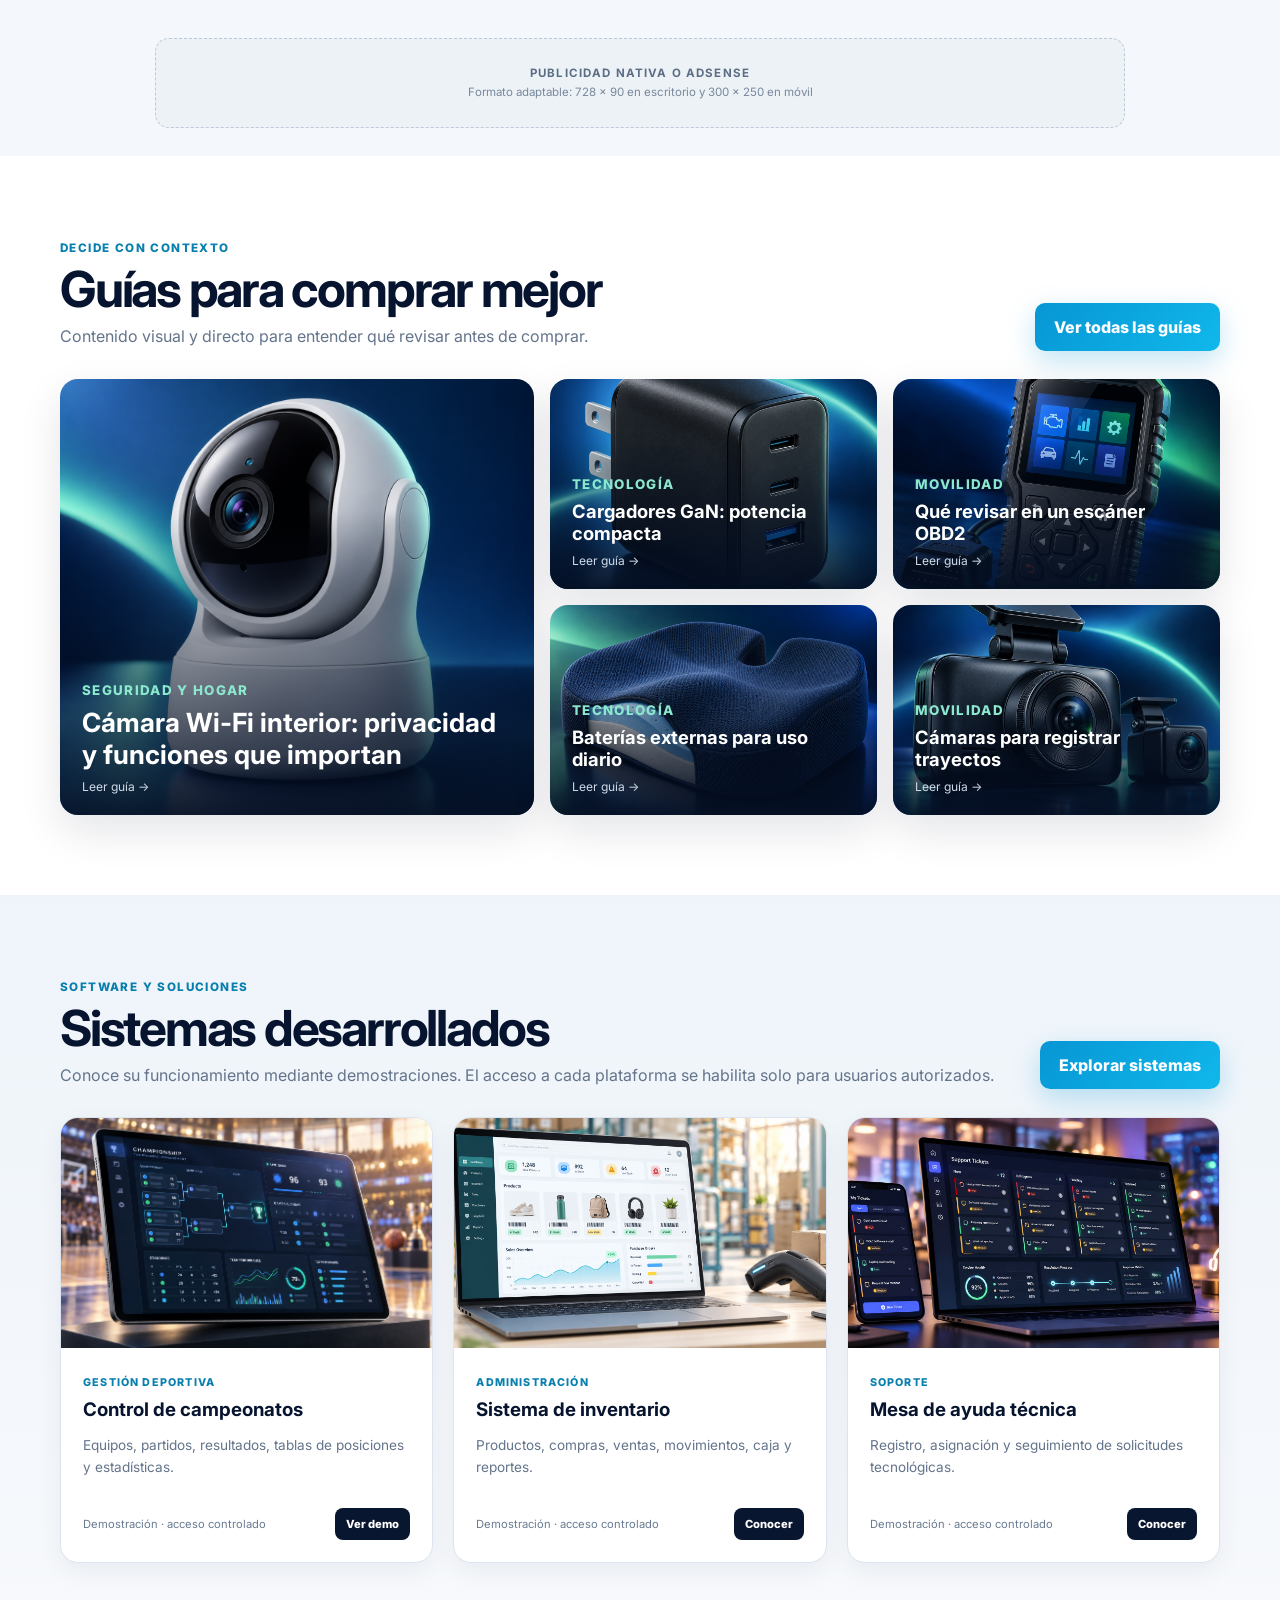
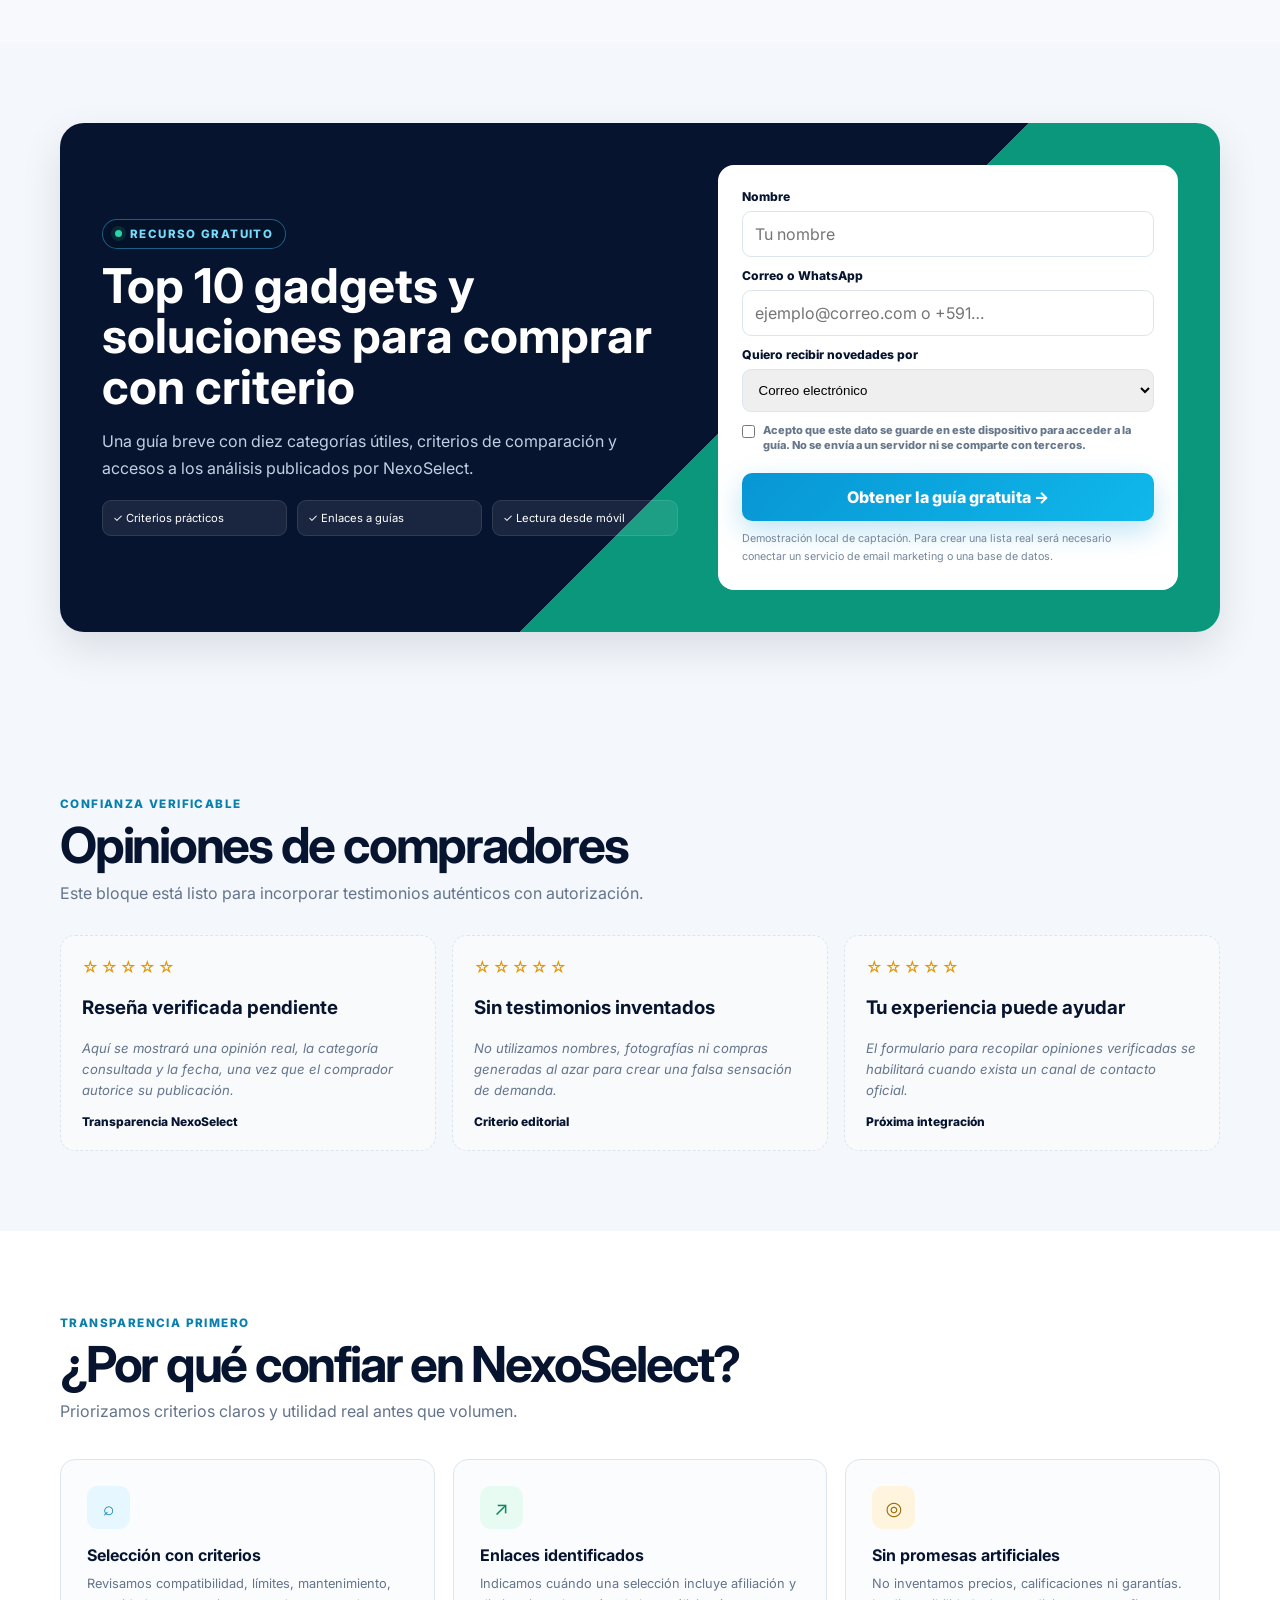
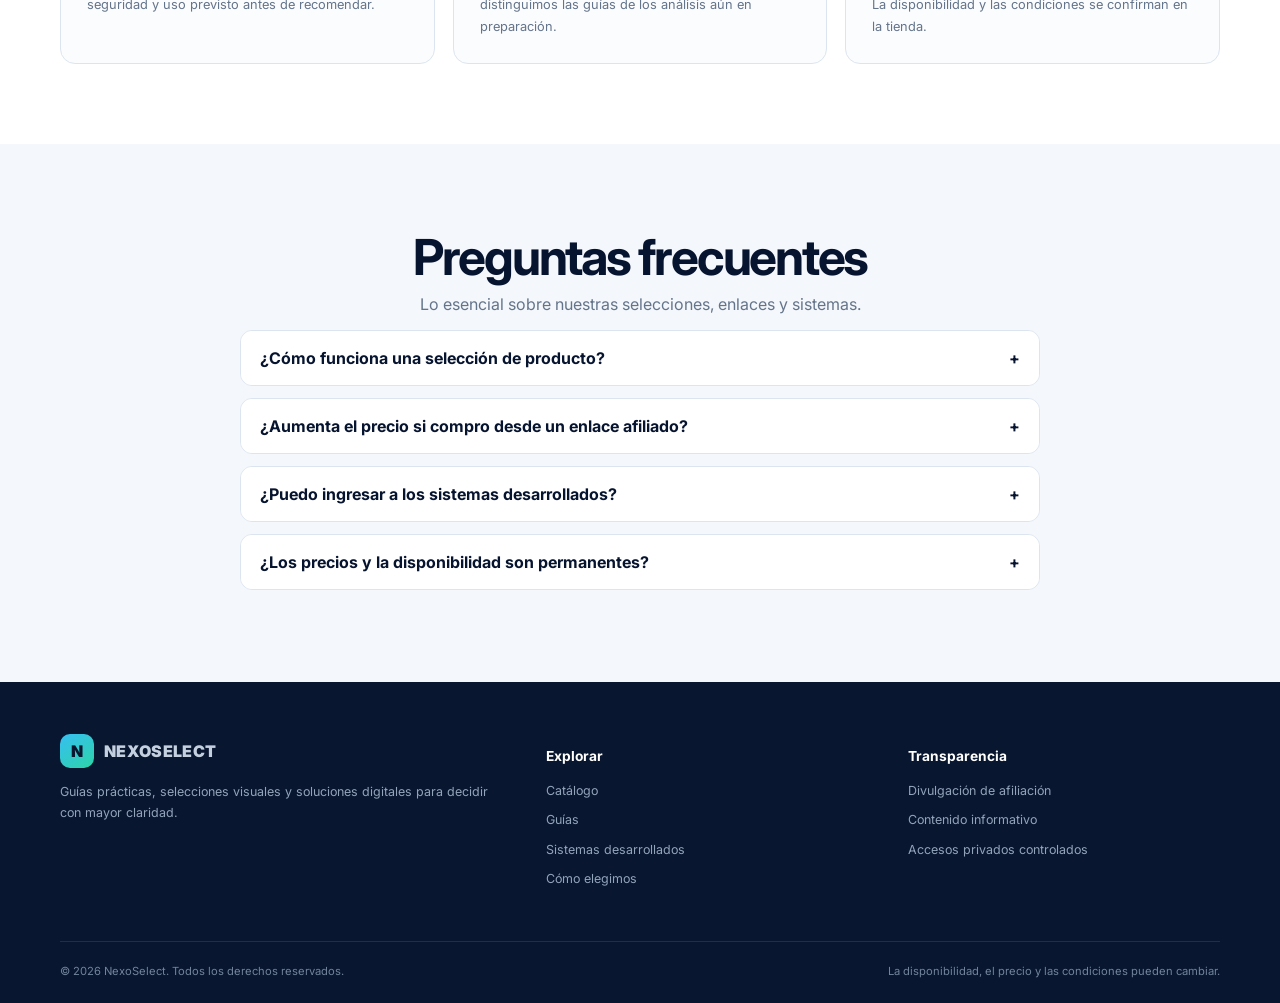
==== commit 96e3ca16: "Enlaza la demo de Control de Juego desde la portada" ====
--- a/index.html
+++ b/index.html
@@ -97,7 +97,7 @@
     </div></div></section>
 
     <section class="systems" id="sistemas"><div class="wrap"><div class="headrow"><div><span class="kicker">Software y soluciones</span><h2 class="section-title">Sistemas desarrollados</h2><p class="section-copy">Conoce su funcionamiento mediante demostraciones. El acceso a cada plataforma se habilita solo para usuarios autorizados.</p></div><a class="btn btn-primary" href="sistemas/">Explorar sistemas</a></div><div class="system-grid">
-      <article class="system"><div class="system-media"><img src="sistemas/SISTEMAS_1.png" alt="Sistema de control de campeonatos" loading="lazy"></div><div class="system-body"><span class="category">Gestión deportiva</span><h3>Control de campeonatos</h3><p>Equipos, partidos, resultados, tablas de posiciones y estadísticas.</p><div class="system-foot"><span class="lock">Demostración · acceso controlado</span><a class="smallbtn" href="sistemas/">Conocer</a></div></div></article>
+      <article class="system"><div class="system-media"><img src="sistemas/SISTEMAS_1.png" alt="Sistema de control de campeonatos" loading="lazy"></div><div class="system-body"><span class="category">Gestión deportiva</span><h3>Control de campeonatos</h3><p>Equipos, partidos, resultados, tablas de posiciones y estadísticas.</p><div class="system-foot"><span class="lock">Demostración · acceso controlado</span><a class="smallbtn" href="sistemas/control-juego.html">Ver demo</a></div></div></article>
       <article class="system"><div class="system-media"><img src="sistemas/SISTEMAS_3.png" alt="Sistema de inventario" loading="lazy"></div><div class="system-body"><span class="category">Administración</span><h3>Sistema de inventario</h3><p>Productos, compras, ventas, movimientos, caja y reportes.</p><div class="system-foot"><span class="lock">Demostración · acceso controlado</span><a class="smallbtn" href="sistemas/">Conocer</a></div></div></article>
       <article class="system"><div class="system-media"><img src="sistemas/SISTEMAS_2.png" alt="Mesa de ayuda técnica" loading="lazy"></div><div class="system-body"><span class="category">Soporte</span><h3>Mesa de ayuda técnica</h3><p>Registro, asignación y seguimiento de solicitudes tecnológicas.</p><div class="system-foot"><span class="lock">Demostración · acceso controlado</span><a class="smallbtn" href="sistemas/">Conocer</a></div></div></article>
     </div></div></section>
